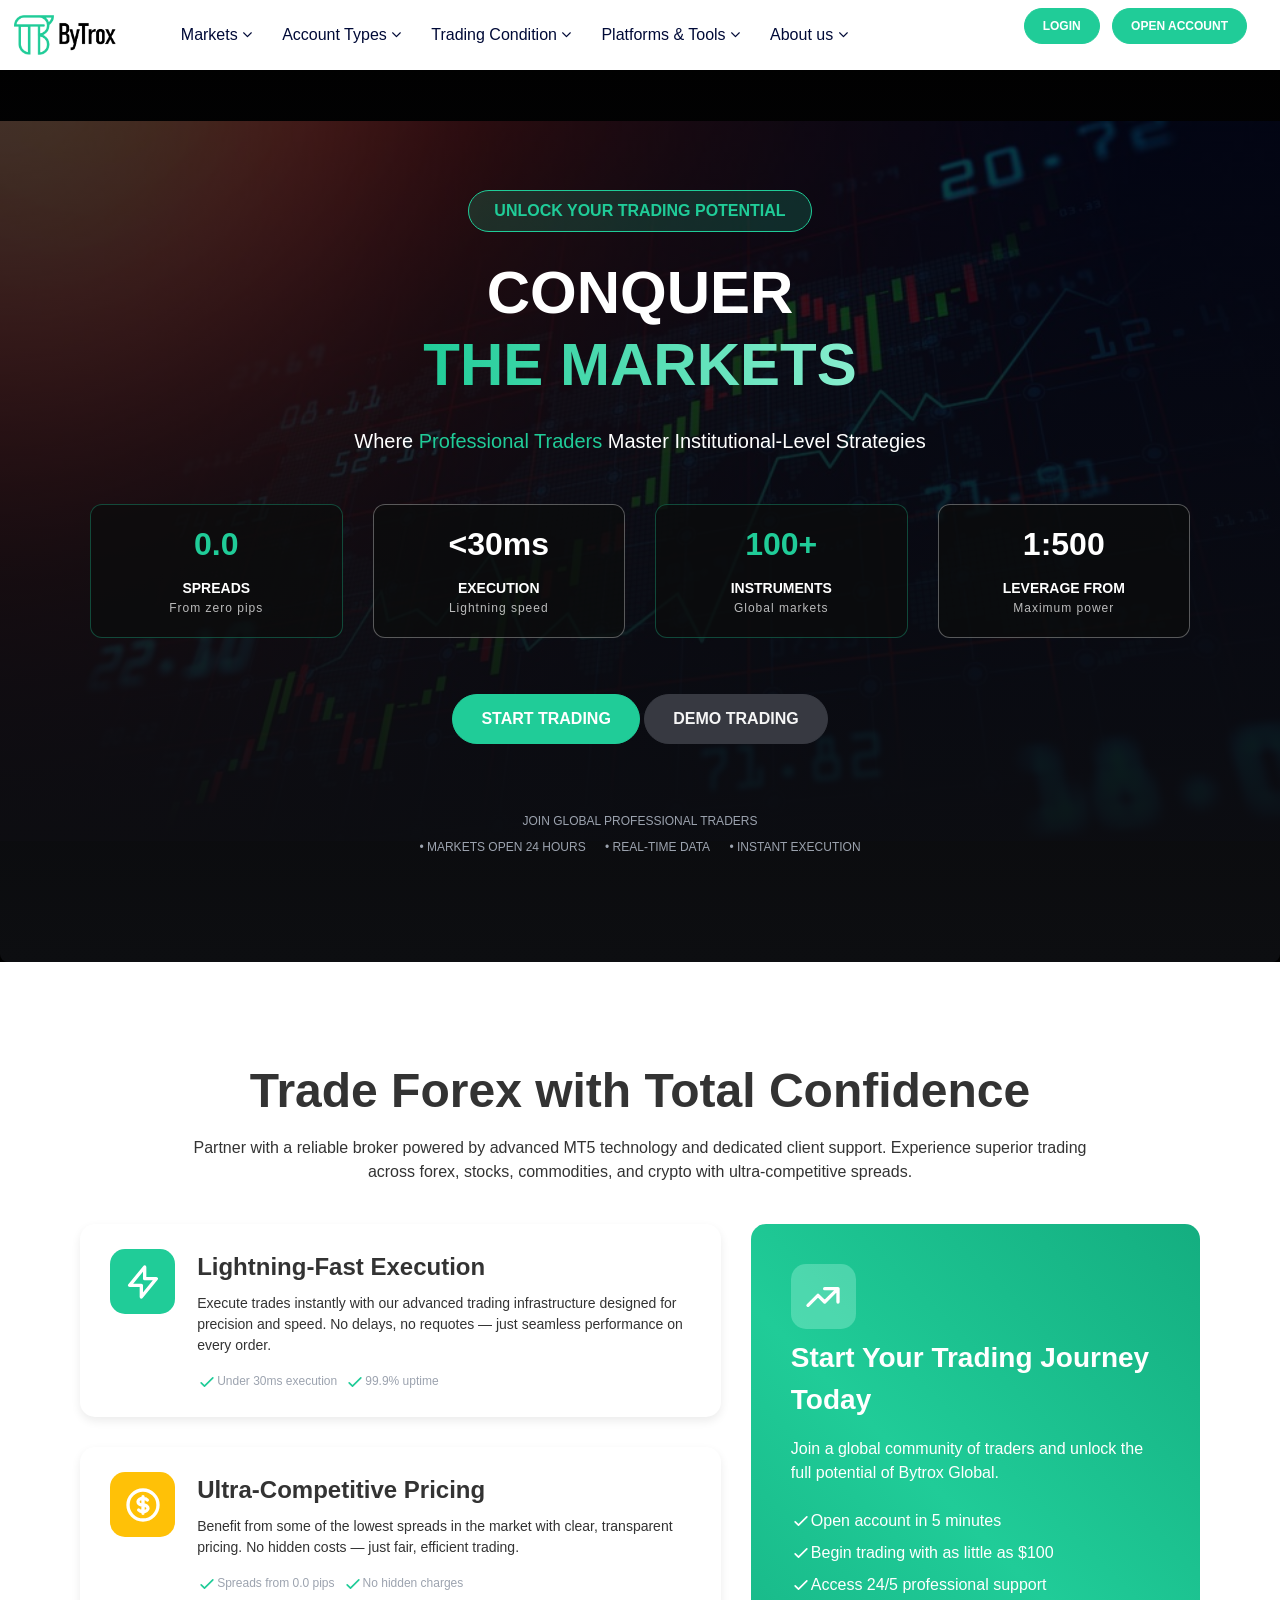
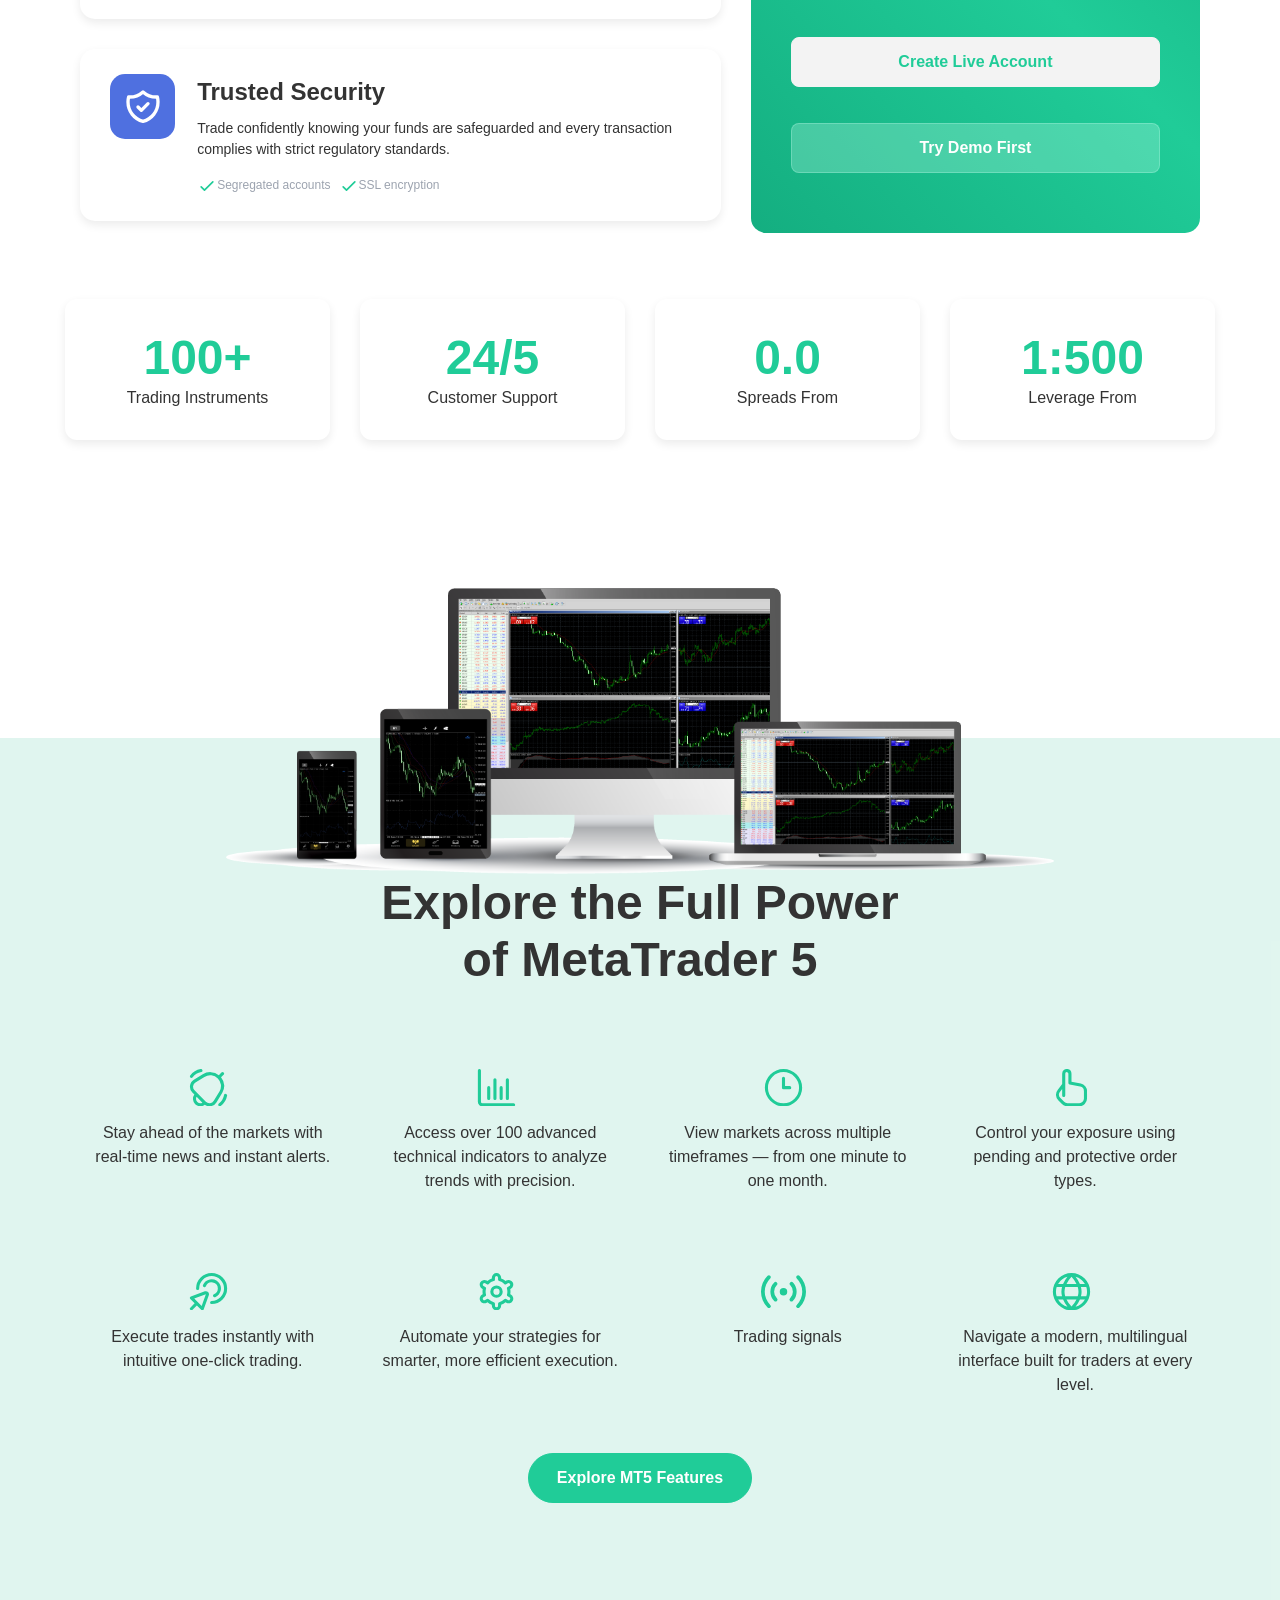
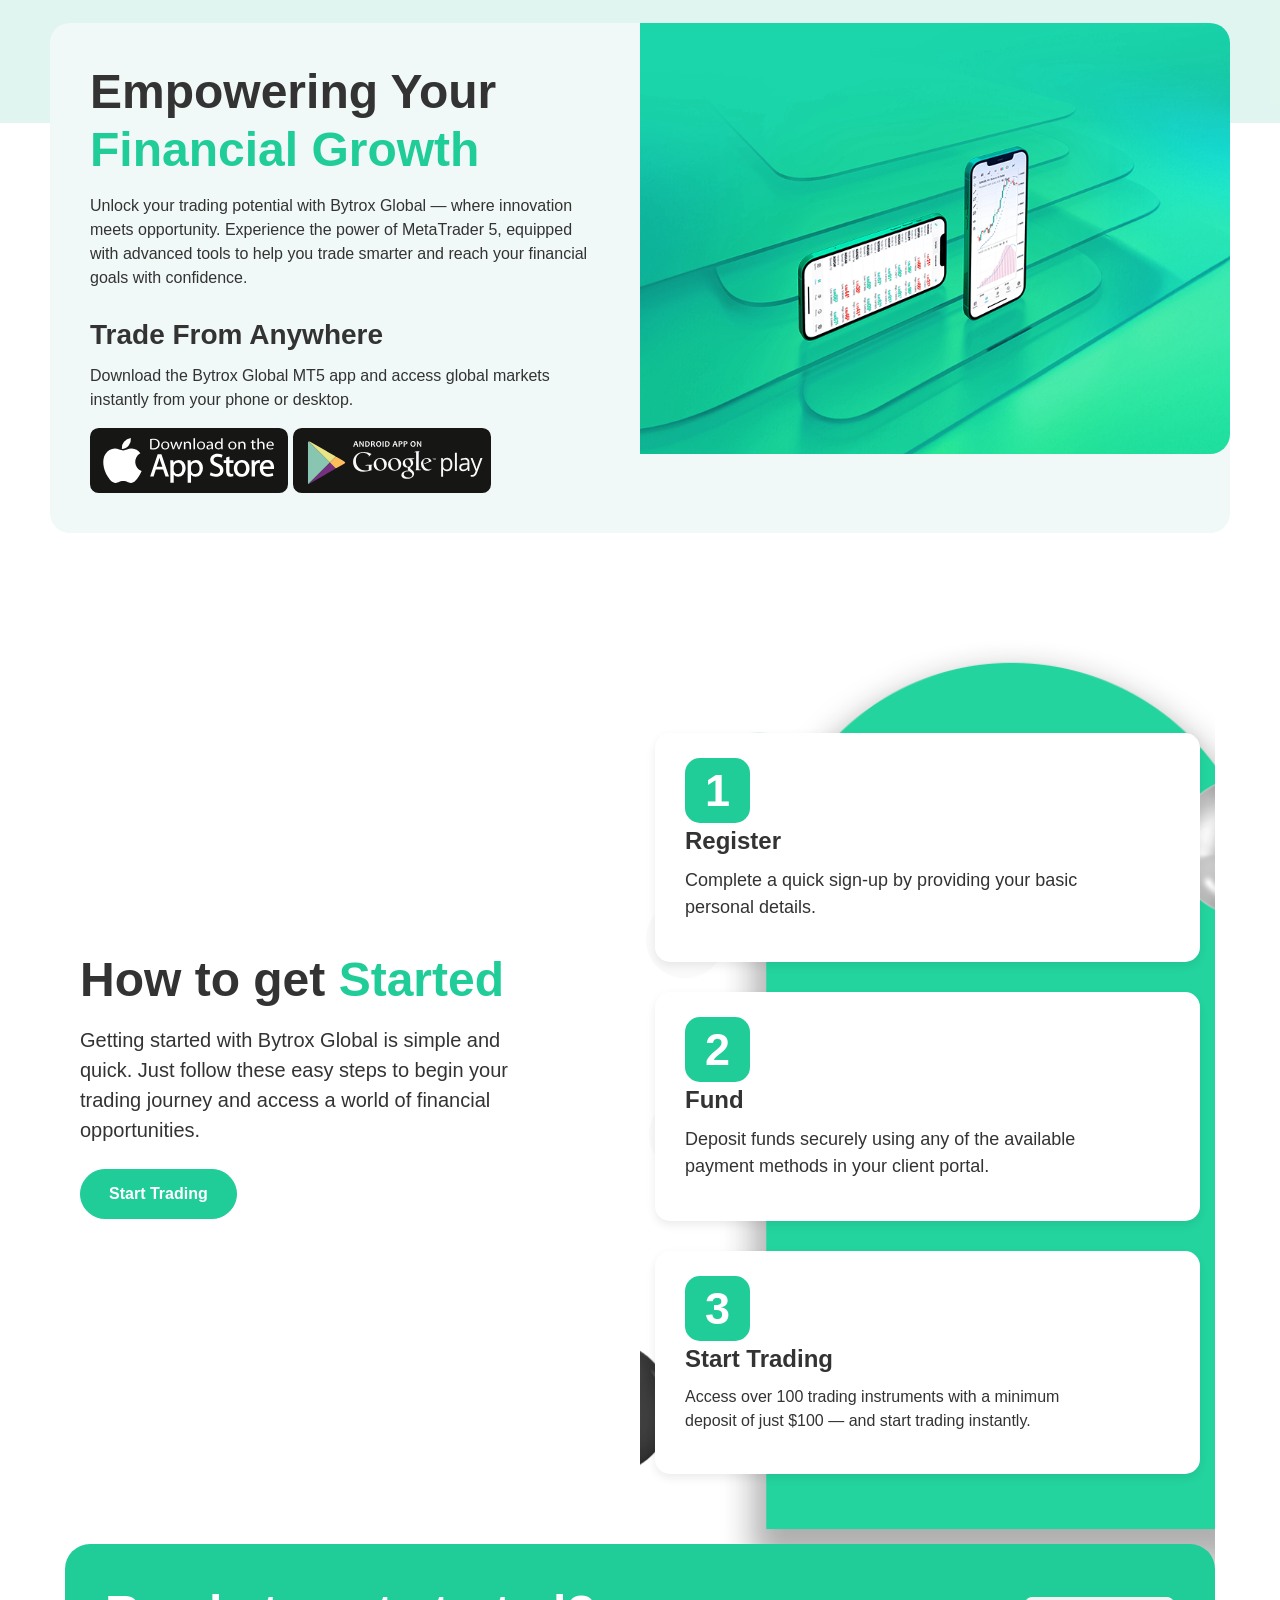
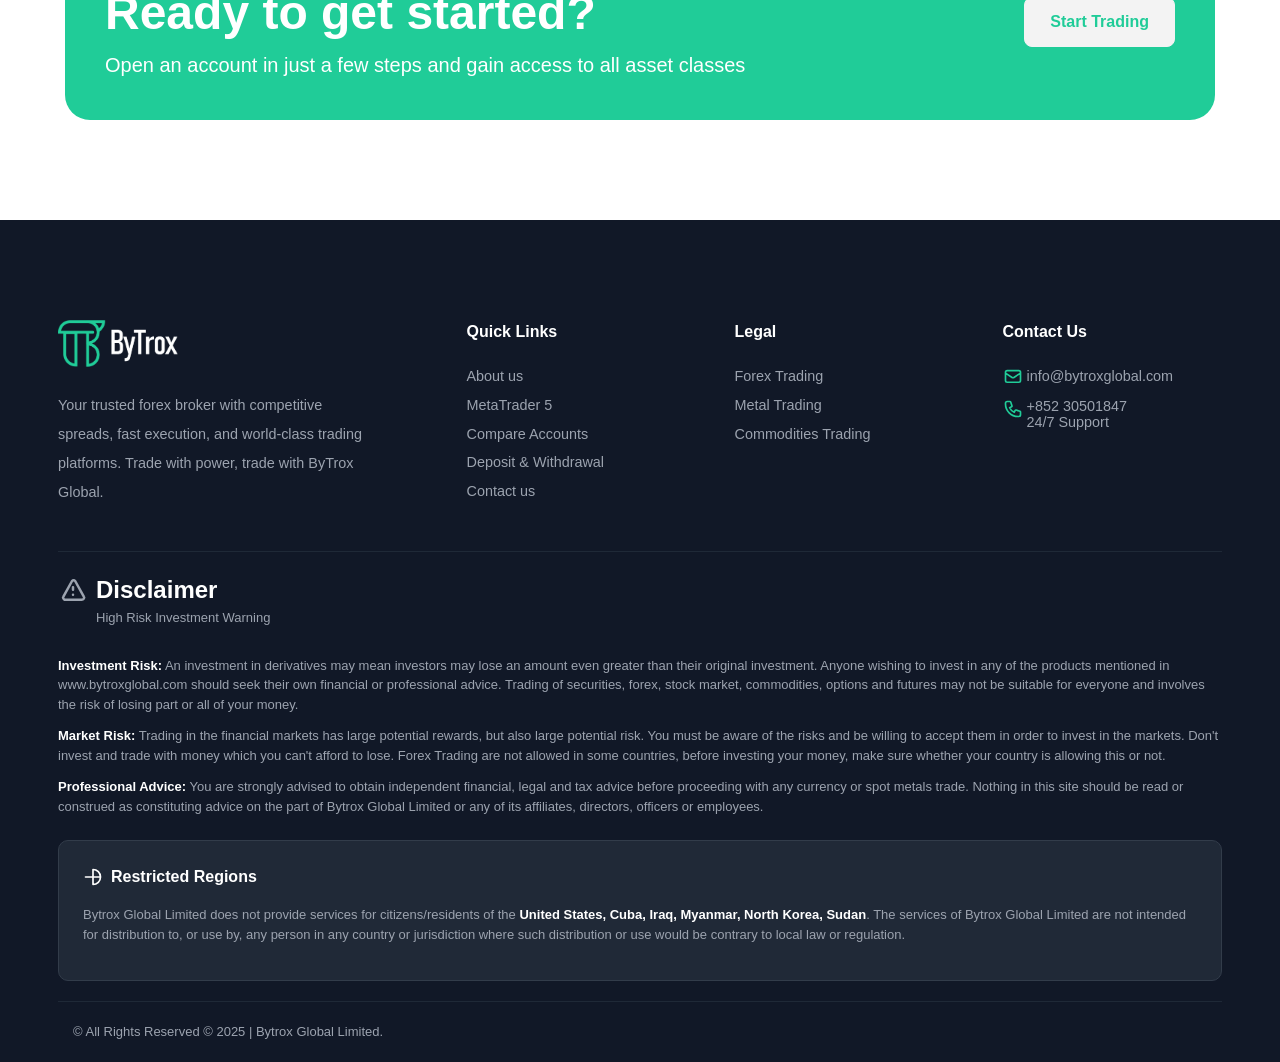
==== index.html @ b49ccc8d "Convert site for Cloudflare Pages" ====
<!DOCTYPE html>
<html lang="en">
<head>
    <meta charset="UTF-8">
    <meta http-equiv="X-UA-Compatible" content="IE=edge">
    
   	<meta name="viewport" content="width=device-width, initial-scale=1.0, user-scalable=no, minimum-scale=1.0, maximum-scale=1.0">
	<title>Bytrox Global Limited - Future of Trading</title>
	<meta name="keywords" content="Bytrox Global Limited - Future of Trading" />
	<meta name="description" content="Bytrox Global Limited - Future of Trading" />
	<link rel="shortcut icon" href="/images/favicon.ico" type="x-icon">		
    <link href="/css/bootstrap-reboot.min.css" rel="stylesheet"><!--重設所有 CSS -->
	<link href="/css/bootstrap.min.css" rel="stylesheet"><!--Bootstrap 4 CSS -->
	<link href="/css/font-awesome.css" rel="stylesheet">
	<link rel="stylesheet" href="/css/swiper.min.css">
	<link href="/css/style.css?t=1" rel="stylesheet">	
</head>
<body>
		<header class="container-fluid header header_bk light-theme" id="header">			
			<div class="row justify-content-center align-items-center">					
				<div class="logo_menu">
				   <a href="index.html" class="logo"></a>
				</div>
				<div class="col p-0 menu d-none d-lg-block d-print-block">					 
					 <ul class="nav animenu_nav ">								
						
						<li class="nav-item li1">
							<a href="forex.html"><span>Markets  <i class="fa fa-angle-down"></i></span></a>
							<div class="animenu_nav_child text-left">
								<a href="forex.html" class="d-block">Forex </a>
								<a href="indices.html" class="d-block">Indices </a>
								<a href="commodities.html" class="d-block">Commodities</a>	
								<a href="metal.html" class="d-block">Metals </a>									
							</div>
						</li>
						<li class="nav-item li3">
							<a href="account.html"><span> Account Types  <i class="fa fa-angle-down"></i></span> </a>
							<div class="animenu_nav_child text-left">
								<a href="account.html" class="d-block">Compare Accounts</a>
							</div>	
						</li>
						<li class="nav-item li4">
							<a href="deposit.html"><span> Trading Condition  <i class="fa fa-angle-down"></i></span> </a>
							<div class="animenu_nav_child text-left">
								<a href="deposit.html" class="d-block">Deposit & Withdrawal</a>
								<a href="trading-hours.html" class="d-block">Trading Hours</a>					
							</div>	
						</li>
						<li class="nav-item li2">
							<a href="mt5.html"><span>Platforms & Tools  <i class="fa fa-angle-down"></i></span> </a>
							<div class="animenu_nav_child text-left">
								<a href="mt5.html" class="d-block">MetaTrader 5</a>
								<a href="calendar.html" class="d-block">Economic Calendar</a>
								<!--<a href="copy.html" class="d-block">Copy Trading</a>-->	
							</div>	
						</li>
						
						
						<li class="nav-item li6">
							<a href="about.html"><span>  About us   <i class="fa fa-angle-down"></i></span> </a>
							<div class="animenu_nav_child text-left">
								<a href="about.html" class="d-block"> About us </a>	
								<a href="contact.html" class="d-block"> Contact us </a>	
							</div>	
						</li>
						
					  </ul>
				</div>
				<div class="col pl-0 text-right d-none d-lg-block d-print-block header_menu_right">	
					<div class="top_login" >
						<a href="#" class="btn btn-primary"><strong>LOGIN</strong></a>
						<a href="#" class="btn btn-primary"><strong>OPEN ACCOUNT</strong></a>
					</div>
					
				</div>
				<div class="col pl-0 pr-2 d-lg-none d-sm-block d-print-block">
					 <ul class="flex-column text-right phone_menu">
						<li class="nav-item dropdown text-right">
						  <div class="navbar-toggler nav-link header_bar" data-toggle="collapse" data-target="#navbarToggleExternalContent" aria-controls="navbarToggleExternalContent" aria-expanded="false" aria-label="Toggle navigation">
							  <i class="fa fa-reorder" id="header_bar"></i>
							  <img src="/images/header/close.svg" width="20" id="header_bar2" style="display:none;">
						 </div>
						<div class="collapse" id="navbarToggleExternalContent">
							<div class="dropdown-menu" style="display:block">								
								
								<div class="accordion" id="phone_menu">
								  <a href="/" class="phone_logo"></a>
								  <div class="card">
									<div class="card-header" id="menu_head_01">
									  <h2 class="mb-0">
										<button class="btn btn-link w-100 collapsed" type="button" data-toggle="collapse" data-target="#menu01" aria-expanded="false" aria-controls="menu01">
										  Markets <span class="fa fa-angle-down float-right"></span>
										</button>
									  </h2>
									</div>
									<div id="menu01" class="collapse" aria-labelledby="menu_head_01" data-parent="#phone_menu" style="">
									  <div class="card-body">
										<a href="forex.html" class="dropdown-item">Forex </a>
										<a href="indices.html" class="dropdown-item">Indices </a>
										<a href="commodities.html" class="dropdown-item">Commodities </a>	
										<a href="metal.html" class="dropdown-item">Metals </a>	
									  </div>
									</div>
									
								  </div>
								  
								   <div class="card">
									<div class="card-header" id="menu_head_03">
									  <h2 class="mb-0">
										<button class="btn btn-link w-100 collapsed" type="button" data-toggle="collapse" data-target="#menu03" aria-expanded="false" aria-controls="menu03">
										 Account Types   <span class="fa fa-angle-down float-right"></span>
										</button>
									  </h2>
									</div>
									<div id="menu03" class="collapse" aria-labelledby="menu_head_03" data-parent="#phone_menu" style="">
									  <div class="card-body">
										<a href="account.html" class="dropdown-item">Compare Accounts </a>											
									  </div>
									</div>
								  </div>
								  <div class="card">
									<div class="card-header" id="menu_head_04">
									  <h2 class="mb-0">
										<button class="btn btn-link w-100 collapsed" type="button" data-toggle="collapse" data-target="#menu04" aria-expanded="false" aria-controls="menu04">
										  Trading Condition   <span class="fa fa-angle-down float-right"></span>
										</button>
									  </h2>
									</div>
									<div id="menu04" class="collapse" aria-labelledby="menu_head_04" data-parent="#phone_menu" style="">
									  <div class="card-body">
										<a href="deposit.html" class="dropdown-item">Deposit & Withdrawal</a>
										<a href="trading-hours.html" class="dropdown-item">Trading Hours</a>								
									  </div>
									</div>
								  </div>
								 <div class="card">
									<div class="card-header" id="menu_head_02">
									  <h2 class="mb-0">
										<button class="btn btn-link w-100 collapsed" type="button" data-toggle="collapse" data-target="#menu02" aria-expanded="false" aria-controls="menu02">
										  Platforms & Tools <span class="fa fa-angle-down float-right"></span>
										</button>
									  </h2>
									</div>
									<div id="menu02" class="collapse" aria-labelledby="menu_head_02" data-parent="#phone_menu" style="">
									  <div class="card-body">
										<a href="mt5.html" class="dropdown-item">MetaTrader 5</a>
										<a href="calendar.html" class="dropdown-item">Economic Calendar</a>
										<a href="copy.html" class="dropdown-item">Copy Trading</a>
									  </div>
									</div>
								  </div>
								  
								  <div class="card">
									<div class="card-header" id="menu_head_06">
									  <h2 class="mb-0">
										<button class="btn btn-link w-100 collapsed" type="button" data-toggle="collapse" data-target="#menu06" aria-expanded="false" aria-controls="menu06">
										  About us  <span class="fa fa-angle-down float-right"></span>
										</button>
									  </h2>
									</div>
									<div id="menu06" class="collapse" aria-labelledby="menu_head_05" data-parent="#phone_menu" style="">
									  <div class="card-body">
										<a href="about.html" class="dropdown-item"> About us </a>	
										<a href="contact.html" class="dropdown-item"> Contact us </a>											
									  </div>
									</div>
								  </div>
								  
								</div>  
								
							</div>
								
							
						  </div>
						</li>						
						<li class="nav-item dropdown float-right">
							<a href="#" class="btn btn-primary phone_top m-0 "><strong>OPEN ACCOUNT</strong></a>
						</li>
					</ul>
				</div>
				
		</div>
	</header>



<!-- banner -->
		<div class="container-fluid p-0">
		  <div class="banner position-relative">
			<div class="banner_01 container-fluid">
				<div class="container ">
					<div class="row justify-content-center">
						<div class="col-sm-12 banner_01_cont">
							<div class="banner_cont text-center">										
								<h6 class="text_h6">UNLOCK YOUR TRADING POTENTIAL</h6>
								<h1 class="fwb">CONQUER <br><span class="text-gradient">THE MARKETS</span></h1>
								<h5 class=" mb-4">Where<span class="c_blue"> Professional Traders</span> Master Institutional-Level Strategies</h5>
								
								<div class="row mb-5 mt-5">
									<div class="col-lg-3 col-6">
										<div class="banenr_down_cont">
											<div>												
												<h2>0.0</h2>
												<h5>SPREADS</h5>
												<h6>From zero pips </h6>												
											</div>
											
										</div>
									</div>
									<div class="col-lg-3 col-6">
										<div class="banenr_down_cont banenr_down_cont2">
											<div>												
												<h2><30ms</h2>
												<h5>EXECUTION</h5>
												<h6>Lightning speed</h6>												
											</div>
										</div>
									</div>
									<div class="col-lg-3 col-6">
										<div class="banenr_down_cont ">
											<div>												
												<h2>100+</h2>
												<h5>INSTRUMENTS</h5>
												<h6>Global markets</h6>												
											</div>
										</div>
									</div>
									<div class="col-lg-3 col-6">
										<div class="banenr_down_cont banenr_down_cont2">
											<div>												
												<h2>1:500</h2>
												<h5>LEVERAGE FROM</h5>
												<h6>Maximum power </h6>												
											</div>
											
										</div>
									</div>
									
								</div>
								
								<div class="pt-2 pb-5 banner_btn">											
									<a href="#" class="btn btn-primary"><strong>START TRADING</strong></a>
									<a href="#" class="btn btn-primary2"><strong>DEMO TRADING</strong></a>
									
								</div>
								<div>
									<p class="mb-2 f12 c_grew">JOIN GLOBAL PROFESSIONAL TRADERS</p>
									<p class="f12 c_grew"><span class="pr-3">• MARKETS OPEN 24 HOURS</span> <span class="pr-3">• REAL-TIME DATA</span> <span>• INSTANT EXECUTION</span></p>
								</div>
								
							</div>
							
						</div>
						
					</div>
					
				</div>
			</div>
			
		  </div>
		</div>
<!-- banner end -->
	
	<div class="container maket_header">
		<div class="row m-0   justify-content-center">
			<div class="col-sm-10 text-center mb-4">
				<h2 class="fwb mb-3">Trade Forex with Total Confidence</h2>
				<p>Partner with a reliable broker powered by advanced MT5 technology and dedicated client support. Experience superior trading across forex, stocks, commodities, and crypto with ultra-competitive spreads.</p>
			</div>
			<div class="col-sm-7">
				<div class="index_01_bg row  ml-0 mr-0">
					<div class="index_01_svg"><svg  width="40px" fill="none" stroke="#fff" viewBox="0 0 24 24">
						<path stroke-linecap="round" stroke-linejoin="round" stroke-width="2" d="M13 10V3L4 14h7v7l9-11h-7z"></path>
					</svg>
					</div>
					<div class="index_01_cont">
						<h4 class="fwb mb-2">Lightning-Fast Execution</h4>
						<h6>Execute trades instantly with our advanced trading infrastructure designed for precision and speed. No delays, no requotes — just seamless performance on every order.</h6>
						<div class="d-flex mt-3 c_grew">
							<div class="d-flex  f12 mr-2">
								<svg width="20" fill="none" stroke="#20CC98" viewBox="0 0 24 24">
									<path stroke-linecap="round" stroke-linejoin="round" stroke-width="2" d="M5 13l4 4L19 7"></path>
								</svg>
								<span>Under 30ms execution</span>
							</div>
							<div class="d-flex f12">
								<svg width="20" fill="none" stroke="#20CC98" viewBox="0 0 24 24">
									<path stroke-linecap="round" stroke-linejoin="round" stroke-width="2" d="M5 13l4 4L19 7"></path>
								</svg>
								<span>99.9% uptime</span>
							</div>
						</div>
					</div>
				</div>			
				<div class="index_01_bg row  ml-0 mr-0 ">
					<div class="index_01_svg" style="background: #FFC107;"><svg  width="40px" fill="none" stroke="#fff" viewBox="0 0 24 24">
						<path stroke-linecap="round" stroke-linejoin="round" stroke-width="2" d="M12 8c-1.657 0-3 .895-3 2s1.343 2 3 2 3 .895 3 2-1.343 2-3 2m0-8c1.11 0 2.08.402 2.599 1M12 8V7m0 1v8m0 0v1m0-1c-1.11 0-2.08-.402-2.599-1M21 12a9 9 0 11-18 0 9 9 0 0118 0z"></path>
					</svg>
					</div>
					<div class="index_01_cont">
						<h4 class="fwb mb-2">Ultra-Competitive Pricing</h4>
						<h6>Benefit from some of the lowest spreads in the market with clear, transparent pricing. No hidden costs — just fair, efficient trading.</h6>
						<div class="d-flex mt-3 c_grew">
							<div class="d-flex  f12 mr-2">
								<svg width="20" fill="none" stroke="#20CC98" viewBox="0 0 24 24">
									<path stroke-linecap="round" stroke-linejoin="round" stroke-width="2" d="M5 13l4 4L19 7"></path>
								</svg>
								<span>Spreads from 0.0 pips</span>
							</div>
							<div class="d-flex f12">
								<svg width="20" fill="none" stroke="#20CC98" viewBox="0 0 24 24">
									<path stroke-linecap="round" stroke-linejoin="round" stroke-width="2" d="M5 13l4 4L19 7"></path>
								</svg>
								<span>No hidden charges</span>
							</div>
						</div>
					</div>
				</div>
				<div class="index_01_bg row  ml-0 mr-0">
					<div class="index_01_svg" style="background: #4f70e0;"><svg  width="40px" fill="none" stroke="#fff" viewBox="0 0 24 24">
						<path stroke-linecap="round" stroke-linejoin="round" stroke-width="2" d="M9 12l2 2 4-4m5.618-4.016A11.955 11.955 0 0112 2.944a11.955 11.955 0 01-8.618 3.04A12.02 12.02 0 003 9c0 5.591 3.824 10.29 9 11.622 5.176-1.332 9-6.03 9-11.622 0-1.042-.133-2.052-.382-3.016z"></path>
					</svg>
					</div>
					<div class="index_01_cont">
						<h4 class="fwb mb-2">Trusted Security</h4>
						<h6>Trade confidently knowing your funds are safeguarded and every transaction complies with strict regulatory standards.</h6>
						<div class="d-flex mt-3 c_grew">
							<div class="d-flex  f12 mr-2">
								<svg width="20" fill="none" stroke="#20CC98" viewBox="0 0 24 24">
									<path stroke-linecap="round" stroke-linejoin="round" stroke-width="2" d="M5 13l4 4L19 7"></path>
								</svg>
								<span>Segregated accounts</span>
							</div>
							<div class="d-flex f12">
								<svg width="20" fill="none" stroke="#20CC98" viewBox="0 0 24 24">
									<path stroke-linecap="round" stroke-linejoin="round" stroke-width="2" d="M5 13l4 4L19 7"></path>
								</svg>
								<span>SSL encryption</span>
							</div>
						</div>
					</div>
				</div>
					
			</div>
			<div class="col-sm-5">
				<div class="index_01_right">
					<div class="index_01_svg" style="background: #c5ffed47;"><svg  width="40px" fill="none" stroke="#fff" viewBox="0 0 24 24">
						<path stroke-linecap="round" stroke-linejoin="round" stroke-width="2" d="M13 7h8m0 0v8m0-8l-8 8-4-4-6 6"></path>
					</svg>
					</div>
					<h3 class="fwb mt-2 mb-3 ">Start Your Trading Journey Today</h3>
					<h6>Join a global community of traders and unlock the full potential of Bytrox Global.</h6>
					<div class=" mt-4 mb-4">
						<div class="d-flex mb-2  mr-2">
							<svg width="20" fill="none" stroke="#fff" viewBox="0 0 24 24">
								<path stroke-linecap="round" stroke-linejoin="round" stroke-width="2" d="M5 13l4 4L19 7"></path>
							</svg>
							<span>Open account in 5 minutes</span>
						</div>
						<div class="d-flex  mb-2">
							<svg width="20" fill="none" stroke="#fff" viewBox="0 0 24 24">
								<path stroke-linecap="round" stroke-linejoin="round" stroke-width="2" d="M5 13l4 4L19 7"></path>
							</svg>
							<span>Begin trading with as little as $100</span>
						</div>
						<div class="d-flex ">
							<svg width="20" fill="none" stroke="#fff" viewBox="0 0 24 24">
								<path stroke-linecap="round" stroke-linejoin="round" stroke-width="2" d="M5 13l4 4L19 7"></path>
							</svg>
							<span>Access 24/5 professional support</span>
						</div>						
					</div>
					<a href="" class="btn btn-light2 mt-3 w-100"><strong>Create Live Account</strong></a>
					<a href="" class="btn btn-light3 mt-3 w-100"><strong>Try Demo First</strong></a>
						
				</div>
			</div>
			
	    </div>	
		<div class="row mb-5 mt-5">
			<div class="col-lg-3 col-6">
				<div class="index_01_down_cont">
					<div>												
						<h2>100+</h2>
						<h6>Trading Instruments</h6>										
					</div>
					
				</div>
			</div>
			<div class="col-lg-3 col-6">
				<div class="index_01_down_cont">
					<div>												
						<h2>24/5</h2>
						<h6>Customer Support</h6>										
					</div>
					
				</div>
			</div>
			<div class="col-lg-3 col-6">
				<div class="index_01_down_cont">
					<div>												
						<h2>0.0</h2>
						<h6>Spreads From</h6>										
					</div>
					
				</div>
			</div>
			<div class="col-lg-3 col-6">
				<div class="index_01_down_cont">
					<div>												
						<h2>1:500</h2>
						<h6>Leverage From</h6>										
					</div>
					
				</div>
			</div>
			
		</div>
	</div>
<div class="container-fluid index_02_bg">
	<div class="container maket_header pt-0">
		<div class="row m-0 maket_header justify-content-between">
			<div class="col-sm-12 text-center">
				<img src="images/index/metatrader5-image.png" width="828" style="margin-top: -250px;">
			</div>	
			<div class="col-sm-12 text-center mb-4">
				<h2 class="fwb mb-3">Explore the Full Power<br> of MetaTrader 5</h2>
			</div>
			<div class="col-sm-3 index_02_cont">
				<div class="">
					<svg fill="#20CC98" width="37.236" height="37.297" role="img" aria-hidden="true"><use href="/images/index/icons.svg#financial-notification"></use></svg>
					<h6 class="ml-2">Stay ahead of the markets with real-time news and instant alerts.</h6>
				</div>
			</div>
			<div class="col-sm-3 index_02_cont">
				<div class="">
					<svg fill="#20CC98" width="37.236" height="37.297" role="img" aria-hidden="true"><use href="/images/index/icons.svg#technical-indicators"></use></svg>
					<h6 class="ml-2">Access over 100 advanced technical indicators to analyze trends with precision.</h6>
				</div>
			</div>
			<div class="col-sm-3 index_02_cont">
				<div class="">
					<svg fill="#20CC98" width="37.236" height="37.297" role="img" aria-hidden="true"><use href="/images/index/icons.svg#time-frames"></use></svg>
					<h6 class="ml-2">View markets across multiple timeframes — from one minute to one month.</h6>
				</div>
			</div>
			<div class="col-sm-3 index_02_cont">
				<div class="">
					<svg fill="#20CC98" width="37.236" height="37.297" role="img" aria-hidden="true"><use href="/images/index/icons.svg#pending-orders"></use></svg>
					<h6 class="ml-2">Control your exposure using pending and protective order types.</h6>
				</div>
			</div>
			<div class="col-sm-3 index_02_cont">
				<div class="">
					<svg fill="#20CC98" width="37.236" height="37.297" role="img" aria-hidden="true"><use href="/images/index/icons.svg#one-click-trading"></use></svg>
					<h6 class="ml-2">Execute trades instantly with intuitive one-click trading.</h6>
				</div>
			</div>
			<div class="col-sm-3 index_02_cont">
				<div class="">
					<svg fill="#20CC98" width="37.236" height="37.297" role="img" aria-hidden="true"><use href="/images/index/icons.svg#automated-trading"></use></svg>
					<h6 class="ml-2">Automate your strategies for smarter, more efficient execution.</h6>
				</div>
			</div>
			<div class="col-sm-3 index_02_cont">
				<div class="">
					<svg fill="#20CC98" width="37.236" height="37.297" role="img" aria-hidden="true"><use href="/images/index/icons.svg#trading-signals"></use></svg>
					<h6 class="ml-2">Trading signals</h6>
				</div>
			</div>
			<div class="col-sm-3 index_02_cont">
				<div class="">
					<svg fill="#20CC98" width="37.236" height="37.297" role="img" aria-hidden="true"><use href="/images/index/icons.svg#user-interface"></use></svg>
					<h6 class="ml-2">Navigate a modern, multilingual interface built for traders at every level.</h6>
				</div>
			</div>
			<div class="col-12 banner_btn text-center mt-3">
				<a href="#" class="btn btn-primary"><strong>Explore MT5 Features</strong></a>
			</div>
	    </div>	
	</div>
</div>
	
	<div class="container index_03_bg">
		<div class="row ">
			
			<div class="col-sm-6 index_03_bg_cont">
				<h2 class="fwb mb-3">Empowering Your<br><span class="c_blue">Financial Growth</span></h2>
				<p>Unlock your trading potential with Bytrox Global — where innovation meets opportunity. Experience the power of MetaTrader 5, equipped with advanced tools to help you trade smarter and reach your financial goals with confidence.</p>
				<h3 class="fwb mt-4 mb-2">Trade From Anywhere</h3>
				<p>Download the Bytrox Global MT5 app and access global markets instantly from your phone or desktop.</p>
				<a href="#" class="mt-3"><img src="images/index/appstore-dark.svg"></a>
				<a href="#" class="mt-3"><img src="images/index/googleplay-dark.svg"></a>
				
			</div>
			<div class="col-sm-6 p-0 text-center">
				<img src="images/index/trading.png" class="index_03_bg_img">
				
			</div>
			
	    </div>	
	</div>	
<div class="container-fluid index_04_bg">
	<div class="container maket_header">
		<div class="row m-0 align-items-center justify-content-between">
			<div class="col-sm-5">
				<h2 class="fwb mb-3">How to get <span class="c_blue">Started</span></h2>
				<h5>Getting started with Bytrox Global is simple and quick. Just follow these easy steps to begin your trading journey and access a world of financial opportunities.</h5>
				<div class="banner_btn mt-4 mb-5">
					<a href="#" class="btn btn-primary"><strong>Start Trading</strong></a>
				</div>
			</div>
			<div class="col-sm-6 index_04_bg_cont maket_header">
				<div class="index_01_bg row  ml-0 mr-0">
					<div class="index_01_svg text-white f45 fwb">1</div>
					<div class="index_01_cont">
						<h4 class="fwb mb-2">Register</h4>
						<p class="f18">Complete a quick sign-up by providing your basic personal details.</p>
					</div>
				</div>
				<div class="index_01_bg row  ml-0 mr-0">
					<div class="index_01_svg text-white f45 fwb">2</div>
					<div class="index_01_cont">
						<h4 class="fwb mb-2">Fund</h4>
						<p class="f18">Deposit funds securely using any of the available payment methods in your client portal.</p>
					</div>
				</div>
				<div class="index_01_bg row  ml-0 mr-0">
					<div class="index_01_svg text-white f45 fwb">3</div>
					<div class="index_01_cont">
						<h4 class="fwb mb-2">Start Trading</h4>
						<p>Access over 100 trading instruments with a minimum deposit of just $100 — and start trading instantly.</p>
					</div>
				</div>
				
			</div>		
			<div class="col-12 index_04_bg2">
				<div>
					<h2 class="fwb mb-2">Ready to get started?</h2>
					<h5>Open an account in just a few steps and gain access to all asset classes</h5>
				</div>
				<div class="banner_btn ">
					<a href="#" class="btn btn-light2"><strong>Start Trading</strong></a>
				</div>
			</div>
			
	    </div>
		
	</div>
</div>	
<footer class="container-fluid ">	
		<div class="container">
			<div class="row footer">					
				<div class="col-sm pl-0" style="max-width:360px;">					
					<div >
                        <img src="/images/header/logo.png" alt="" width="120">
                    </div>					
					
					<div class="pt-4" style="max-width:320px;">Your trusted forex broker with competitive spreads, fast execution, and world-class trading platforms. Trade with power, trade with ByTrox Global.</div>
				</div>
				<div class="col-sm  d-none d-lg-block d-md-block d-print-block">
					<div class="row justify-content-around">
						<div class="col-sm-3" style="max-width:300px;">
							<h5 class="mb-2"><strong>Quick Links </strong></h5>
							<a href="about.html" class="d-block"> About us </a>	
							<a href="mt5.html" class="d-block">MetaTrader 5</a>
							<a href="account.html" class="d-block">Compare Accounts </a>	
							<a href="deposit.html" class="d-block">Deposit & Withdrawal</a>
							<a href="contact.html" class="d-block"> Contact us </a>	
						</div>
						<div class="col-sm-3" style="max-width:300px;">
							<h5 class="mb-2"><strong>Legal </strong></h5>
							<a href="forex.html" class="d-block"> Forex Trading</a>
							<a href="metal.html" class="d-block"> Metal Trading</a>
							<a href="commodities.html" class="d-block">  Commodities Trading</a>
						</div>
						
						
						<div class="col-sm-3" style="max-width:300px;">
							<h5 class="mb-2"><strong>Contact Us </strong></h5>
							<a href="mailto:info@bytroxglobal.com" class="d-flex mb-2"> 
								<svg width="20px" fill="none" stroke="#20CC98" viewBox="0 0 24 24">
									<path stroke-linecap="round" stroke-linejoin="round" stroke-width="2" d="M3 8l7.89 5.26a2 2 0 002.22 0L21 8M5 19h14a2 2 0 002-2V7a2 2 0 00-2-2H5a2 2 0 00-2 2v10a2 2 0 002 2z"></path>
								</svg>
								<span class="pl-1">info@bytroxglobal.com</span>
							</a>
							<a href="telto:+971-50-8596-279" class="d-flex align-items-start">
								<svg width="20px" fill="none" stroke="#20CC98" viewBox="0 0 24 24">
									<path stroke-linecap="round" stroke-linejoin="round" stroke-width="2" d="M3 5a2 2 0 012-2h3.28a1 1 0 01.948.684l1.498 4.493a1 1 0 01-.502 1.21l-2.257 1.13a11.042 11.042 0 005.516 5.516l1.13-2.257a1 1 0 011.21-.502l4.493 1.498a1 1 0 01.684.949V19a2 2 0 01-2 2h-1C9.716 21 3 14.284 3 6V5z"></path>
								</svg>
								<div style="line-height:1.1;" class="pl-1">+852 30501847<br>24/7 Support</div>
							</a>	
						</div>
						
						
						
					</div>
				</div>
				
		</div>
        
		<div class="footer2 text-warp row ">
        	
           
                <div class="">
					<hr>
					<div class="d-flex align-items-start mb-3">
						<svg class="mr-2 mt-1" width="30px" fill="none" stroke="currentColor" viewBox="0 0 24 24">
							<path stroke-linecap="round" stroke-linejoin="round" stroke-width="2" d="M12 9v2m0 4h.01m-6.938 4h13.856c1.54 0 2.502-1.667 1.732-2.5L13.732 4c-.77-.833-1.732-.833-2.5 0L4.314 16.5c-.77.833.192 2.5 1.732 2.5z"></path>
						</svg>
						<div>
							<h4 class="fwb">Disclaimer</h4>
							<p class="text-gray-400 font-semibold">High Risk Investment Warning</p>
						</div>
					</div>
					<div class="space-y-4 text-sm text-gray-400 leading-relaxed">
						<p>
							<strong class="text-gray-200">Investment Risk:</strong> An investment in derivatives may mean investors may lose an amount even greater than their original investment. Anyone wishing to invest in any of the products mentioned in www.bytroxglobal.com should seek their own financial or professional advice. Trading of securities, forex, stock market, commodities, options and futures may not be suitable for everyone and involves the risk of losing part or all of your money.
						</p>

						<p>
							<strong class="text-gray-200">Market Risk:</strong> Trading in the financial markets has large potential rewards, but also large potential risk. You must be aware of the risks and be willing to accept them in order to invest in the markets. Don't invest and trade with money which you can't afford to lose. Forex Trading are not allowed in some countries, before investing your money, make sure whether your country is allowing this or not.
						</p>

						<p>
							<strong class="text-gray-200">Professional Advice:</strong> You are strongly advised to obtain independent financial, legal and tax advice before proceeding with any currency or spot metals trade. Nothing in this site should be read or construed as constituting advice on the part of Bytrox Global Limited or any of its affiliates, directors, officers or employees.
						</p>

						<div class="p-4 mt-4 mb-2 border">
							<h6 class="d-flex align-items-center fwb mb-3">
								<svg class="mr-2" width="20px" fill="none" stroke="currentColor" viewBox="0 0 24 24">
									<path stroke-linecap="round" stroke-linejoin="round" stroke-width="2" d="M21 12a9 9 0 01-9 9m9-9a9 9 0 00-9-9m9 9H3m9 9v-9m0-9v9"></path>
								</svg>
								Restricted Regions
							</h6>
							<p class="">
								Bytrox Global Limited does not provide services for citizens/residents of the <strong class="text-gray-200">United States, Cuba, Iraq, Myanmar, North Korea, Sudan</strong>. The services of Bytrox Global Limited are not intended for distribution to, or use by, any person in any country or jurisdiction where such distribution or use would be contrary to local law or regulation.
							</p>
						</div>
					</div>
					<hr>
				</div>
				<p class="col-sm-12 pb-2">&copy; All Rights Reserved © 2025 | Bytrox Global Limited.</p>
				
				
					
        </div>
		
		
		
	</footer>
	<script src="/js/jquery-3.1.1.min.js"></script>
	<script src="/js/popper.min.js"></script>
	<script src="/js/bootstrap.min.js"></script>
	<script src="/js/swiper-bundle.js"></script>
	<script src="/js/isScroll.js"></script>
	<script src="/js/style.js"></script>
	<script src="/js/echarts.min.js"></script> 	
	
	<script>
	var chkcomhk=window.location.href;
if(chkcomhk.indexOf("forex.html")>-1){
	$(".li1").addClass("active");
}else if(chkcomhk.indexOf("indices.html")>-1){
	$(".li1").addClass("active");
}else if(chkcomhk.indexOf("commodities.html")>-1){
	$(".li1").addClass("active");
}else if(chkcomhk.indexOf("metal.html")>-1){
	$(".li1").addClass("active");
}else if(chkcomhk.indexOf("mt5.html")>-1){
	$(".li2").addClass("active");
}else if(chkcomhk.indexOf("calendar.html")>-1){
	$(".li2").addClass("active");
}else if(chkcomhk.indexOf("account.html")>-1){
	$(".li3").addClass("active");
}else if(chkcomhk.indexOf("deposit.html")>-1){
	$(".li4").addClass("active");
}else if(chkcomhk.indexOf("trading-hours.html")>-1){
	$(".li4").addClass("active");
}else if(chkcomhk.indexOf("copy.html")>-1){
	$(".li4").addClass("active");
}else if(chkcomhk.indexOf("partnership.html")>-1){
	$(".li5").addClass("active");
}else if(chkcomhk.indexOf("about.html")>-1){
	$(".li6").addClass("active");
}else if(chkcomhk.indexOf("contact.html")>-1){
	$(".li6").addClass("active");
}
</script>
	</body>
</html>
---- css/style.css ----
body{background:#fff; color:#333!important;line-height: 1.5;font-family: "MicrosoftYaHei","Hiragino Sans GB", "Heiti SC", "Microsoft YaHei", "WenQuanYi Micro Hei","Helvetica Neue", Helvetica, Arial, "PingFang SC", sans-serif;}
.h1, .h2, .h3, .h4, .h5, .h6, h1, h2, h3, h4, h5, h6{line-height: 1.5;font-weight:400;margin-bottom:0;}
ol, ul, li {  padding-inline-start: 0px;  list-style: none;}
a{color:#20CC98;}
a:hover{text-decoration: none;color:#20CC98;opacity:0.8;}	
.ellipsis { text-overflow: ellipsis; color:#000;    overflow: hidden;    white-space: nowrap; }
.ellipsis2 { overflow: hidden; text-overflow: ellipsis; display: -webkit-box; -webkit-line-clamp: 2;  -webkit-box-orient: vertical;}
.ellipsis4 { overflow: hidden;text-overflow: ellipsis;  display: -webkit-box; -webkit-line-clamp: 4;  -webkit-box-orient: vertical;}
img{ max-width: 100%;}
.f14{font-size:14px;}
.c54{color:#545454;}
.c9{color:#999;}
.line_h{line-height:1.5;}
.btn{white-space: inherit;}
.h2,h2{font-size:48px;line-height:1.2;}
.text-danger {
  color: #20CC98 !important;
}
@font-face {
  font-family: 'Arimo';
  src: url('/skin/2023/font/Arimo-Regular.ttf');
}
@font-face {
  font-family: 'Arimo-Bold';
  src: url('/skin/2023/font/Arimo-Bold.ttf');
}



@font-face {
  font-family: 'iconfont';
  src: url('/skin/2023/font/iconfont.eot');
  src: url('/skin/2023/font/iconfont.eot?#iefix') format('embedded-opentype'),
      url('/skin/2023/font/iconfont.woff2') format('woff2'),
      url('/skin/2023/font/iconfont.woff') format('woff'),
      url('/skin/2023/font/iconfont.ttf') format('truetype'),
      url('/skin/2023/font/iconfont.svg#iconfont') format('svg');
}
.top_icon .dropdown-toggle:after {display:none; vertical-align: inherit;  border-top: 0;  border-right: 0;    border-bottom: 0;    border-left: 0;    content: "\f107";    font-family: 'FontAwesome';}
.top_icon .dropdown-toggle:hover:after{content:"\f106";}
.top_icon{display:flex;float:right;    top: 8px;align-items:center;position:relative;padding-left:32px;margin-left:32px;}
.top_icon:after{transition: all 0.5s ease-in-out;height:30px;width:1px;background:#EBEBEB;  content:'';display:block;position:absolute;top:27px;left:0;}
.top_service{position:relative;}
.top_service:after{width:8px;height:8px;background:#F34459;border-radius:5px;content:'';display:block;position:absolute;top:34%;right:-1px;}

.light-theme .top_icon:after{background:#41434A;    top: 27px;}
.light-theme.mini .top_icon:after{background:#EBEBEB;    top: 15px;}
.mini .top_icon:after{background:#EBEBEB;    top: 15px;}


.header_bk {position: fixed; left: 0;  top: 0;z-index: 9999; box-sizing: border-box;  transition: all 0.5s ease-in-out;}
.header{line-height:70px;background-color:#fff;height:70px;}

#tv_chart_container{height: 560px !important;}
#tv_chart_container iframe{height: 100% !important;}

.header.mini{background-color:#fff; box-shadow: 0 4px 8px rgba(0, 0, 0, 0.03);height: 70px;line-height: 70px;}
.header.on{background-color:transparent; box-shadow: 0 4px 8px rgba(0, 0, 0, 0.03);}
.header .menu {  text-align: center;height: 33px;       position: initial;}
.menu ul li{margin-left:15px;  text-align: center;height: 66px; }
.menu ul li a{cursor:pointer;}
.menu ul li * {}
.menu ul li h5{font-size:1rem!important;}
.menu ul li span { display: block; font-size: 16px;    padding: 1px 10px; line-height: 30px;  color:#6D6F78;position:relative;}
.menu ul li a:hover span, .menu ul li a:hover label{ color: #1E202B!important;}
.menu ul li.active span{color: #000!important;}
.menu ul li a:hover em, .menu ul li.active em {    width: 100%;}
.menu ul li label {  transform: scale(0.6);   color: #fff;    opacity: 0.39;    filter: alpha(opacity=39);}

.header_bk .menu ul li:first-child{margin-left:0;}
.header_bk .menu ul li:last-child span{padding-right:0;}
.header_bk .menu ul li:first-child span{padding-left:0;}

.header .btn-outline-primary{background:#e9f0ff;border-radius:50px;font-size:16px;padding:5px 15px;}
.btn-primary{background:#20CC98;border-color:#20CC98;color:#fff!important;font-size:12px;padding:5px 24px;border-radius:50px;    top: 0px;    position: relative;}
.btn-primary2{background:#F3F3F3;border-color:#F3F3F3;color:#6D6F78;font-size:14px;padding:5px 24px;border-radius:50px;    top: 0px;    position: relative;}

.banner_01 .btn-primary,.banner_btn .btn-primary{background:#20CC98;border-color:#20CC98;color:#fff;font-size:16px;padding:12px 28px;border-radius:50px;    top: 0px;    position: relative;}
.banner_01 .btn-primary2,.banner_btn .btn-primary2{background: #373941;    border-color: #373941;    color: #F5F5F5;font-size:16px;padding:12px 28px;border-radius:50px;    top: 0px;    position: relative;}
.btn-primary4{background:#20CC98;border-color:#20CC98;color:#14171D;font-size:20px;padding:12px 48px;border-radius:50px;    top: 0px;    position: relative;}
.btn-primary:hover,.btn-primary4:hover{background:#20CC98;border-color:#20CC98;opacity:0.85}
.btn-primary2:hover{opacity:0.85;}
.btn-light{background:#f3f3f3;border-color:#f3f3f3;color:#1E202B;font-size:16px;font-weight:700;padding:9px 25px;border-radius:50px;}
.btn-light:hover{background:#20CC98;border-color:#20CC98;color:#14171D;}

.btn-light2{background:#f3f3f3;border-color:#f3f3f3;color:#20cc98;font-size:16px;font-weight:700;padding:12px 25px;border-radius:8px;}
.btn-light3{background:#c5ffed47;border-color:#c5ffed47;color:#fff;font-size:16px;font-weight:700;padding:12px 25px;border-radius:8px;}
.btn-light2:hover{opacity:0.85;}
.btn-light3:hover{opacity:0.85;color:#fff;}

.lost .btn-dark{    background: #1E202B; border-color: #1E202B;color:#20CC98;font-size:16px;padding:8px 26px;border-radius:50px;    top: 0px;    position: relative;}


.top_service{background:url(../images/header/top-service.svg) no-repeat;display: block; width: 24px; height: 80px; background-size: 100%;
    background-position: center;   text-align: center;     margin-left: 24px; }
.top_service:hover{background:url(../images/header/top-service-hover2.svg) no-repeat center; height: 80px;}
.language_img{background:url(../images/header/top-language.svg) no-repeat;display: block; width: 24px; height: 80px; background-size: 100%;
    background-position: center;   text-align: center;     margin-left: 24px; }
.language_img:hover{background:url(../images/header/top-language-hover2.svg) no-repeat center; height: 80px;}
.download_img{;background:url(../images/header/top-download.svg) no-repeat;display: block; width: 24px; height: 80px; background-size: 100%;
    background-position: center;   text-align: center;     margin-left: 0px; }
.download_img:hover{background:url(../images/header/top-download-hover2.svg) no-repeat center; height: 80px;}

.light-theme .download_img,.light-theme .top_service,.light-theme .language_img{height: 80px;}
.light-theme.mini .download_img,.light-theme.mini .top_service,.light-theme.mini .language_img,
.mini .download_img,.mini .top_service,.mini .language_img{height: 60px;}

.light-theme .top_service:hover{background:url(../images/header/top-service-hover.svg) no-repeat center;}
.light-theme.mini .top_service:hover,.mini .top_service:hover {background:url(../images/header/top-service-hover2.svg) no-repeat center;}
.light-theme .language_img:hover{background:url(../images/header/top-language-hover.svg) no-repeat center;}
.light-theme.mini .language_img:hover,.mini .language_img:hover {background:url(../images/header/top-language-hover2.svg) no-repeat center;}
.light-theme .download_img:hover{background:url(../images/header/top-download-hover.svg) no-repeat center;}
.light-theme.mini .download_img:hover,.mini .download_img:hover {background:url(../images/header/top-download-hover2.svg) no-repeat center;}


.dropdown a.nav-link,.light-theme.header.mini .dropdown a.nav-link{color:#333;padding-left:12px;padding-right:12px;}
.light-theme .dropdown a.nav-link{color:#000A37;}
.light-theme.header.mini .menu ul li span {color:#000A37;}
.fa-reorder{font-size: 19px!important;}
.logo_menu{min-width:130px;margin-right:4%;}
.logo,.header.mini .logo{background:url(../images/header/logo2.png) no-repeat  center center;height: 40px;    background-size: contain;display:block;}
.light-theme .logo{background:url(../images/header/logo2.png) no-repeat  center center;background-size: auto 100%;height:40px;display:block;}
.logo,.header.mini .fa-reorder{color:#000A37; }
.light-theme .fa-reorder{color:#000A37;}
.light-theme .menu ul li span{color:#000A37;}
.light-theme .menu ul li.active span{color: #20CC98!important;}
.light-theme .menu ul li a:hover span,.light-theme .menu ul li a:hover label{color: #20CC98!important;}
.light-theme.mini .menu ul li a:hover span,.light-theme.mini .menu ul li.active span{color:#20CC98!important;}
.light-theme.mini .menu ul li a:hover label{color:#000!important;}
.light-theme.header .btn-primary2{background:#373941;border-color:#373941;color:#fff;}
.light-theme.mini.header .btn-primary2{background: #F3F3F3;    border-color: #F3F3F3;    color: #6D6F78;}
.light-theme.mini.header .btn-primary{background:#20CC98;border-color:#20CC98;color:#fff;}
.light-theme.header .btn-primary{background:#20CC98;border-color:#20CC98;color:#fff;}

.light-theme.header .btn-primary2.btn{margin-right:10px;}


.animenu_nav > li:hover > a .fa-angle-down:before{content:"\f106";}

.menu ul li.active {}

.menu_top{font-size:13px;text-align: right;}
.menu_top a{padding:5px 0px 10px 25px;color:#fff;display:inline-block;font-size:12px;}
.menu_top a:hover{color:#c5a36f;}
.dropdown-item{color:#212529!important;min-width: 100px;    font-size: 14px;display: flex;    align-items: center;}
.badge-danger{background:#fff;border: 1px solid #A59067;border-radius:4px;color:#A59067;}
.badge {    font-size: 12px;  padding:2px 6px;  font-style: normal;    transform: scale(0.73, 0.73);    font-weight: 400;}

.animenu_nav .nav-item{position:relative;}
.animenu_nav > li:hover > .animenu_nav_child {  opacity: 1;  visibility: visible;  margin: 0;}
.animenu_nav > li:hover > a {  color: #fff;}
.animenu_nav_child {font-size:14px;  min-width:220px; position: absolute;  top:50px;  left:0;  z-index: 1111;
  opacity: 0;  visibility: hidden;  margin: 20px 0 0 0; background: #fff;border-radius:15px;padding: 8px;
  box-shadow:0px 4px 24px rgb(23 56 153 / 8%); color:#323232;  transition: margin .15s, opacity .15s;}
.animenu_nav_child a {position:relative;color:#6D6F78; padding:16px 8px 16px 16px;margin:0px!important;min-width:max-content;text-align:left;line-height:1.2;}
.animenu_nav_child a:before{content:"";left:8px;top:16px;position:absolute;}
.animenu_nav_child a:hover { padding-left:32px; border-radius:5px;  background: #F9F9F9;color:#20CC98;cursor:pointer;transition: margin .15s, opacity .15s;}
.animenu_nav_child a:hover:before{content:"";width:16px;height:14px;left:9px;top:16px;position:absolute;background:url(../images/header/arrow-right.svg) no-repeat center;}

.animenu_nav_child li.dropdown-item{color:#333;}
.animenu_nav_child li.dropdown-item:focus, .animenu_nav_child li.dropdown-item:hover{background:inherit;color:#fed267;}
.animenu_nav_child li.dropdown-item a{color:#333;}
.animenu_nav_child li.dropdown-item:focus a, .animenu_nav_child li.dropdown-item:hover a{background: inherit; color: #fed267;}
.animenu_nav_child .border-right{border-right:1px solid #2f2f2f!important;}
.animenu_nav_child .border-bottom{border-bottom:1px solid #2f2f2f!important;}
.animenu_nav_child h5{font-size:1.2rem;}

.animenu_nav_child h2{line-height:1.5;margin-bottom:25px;}


.header .dropdown-menu{width:auto;}
.header .dropdown-menu.show {border:0;padding: 8px;left:-50px;top:65px;  box-shadow: 0px 4px 24px rgb(23 56 153 / 8%);background-color: #fff;border-radius:15px;}
.header .dropdown-menu.show .dropdown-item{padding: 6px 8px 6px 8px;width:auto;min-width:130px;  background-color: #fff;color:#323232!important;line-height:2.3;}
.header .dropdown-menu.show .dropdown-item:hover{     border-radius: 5px;    background: #F9F9F9;    color: #1E202B!important;}

.header_menu_right{max-width:250px;}

.light-theme.mini.header .dropdown-menu.show,.mini.header .dropdown-menu.show {top:56px;}

.index_app_down{     line-height: 3;   width: 160px;    padding: 10px 0px;text-align:center;}
.index_app_down p{line-height:1.8;font-size:14px;color:#000;margin-bottom:0;}
.index_app_down .btn-dark{border-radius:50px;background:#000;font-size:14px;padding:6px 20px;}

.phone_menu .dropdown .nav-link {color:#333;float: right;padding:0 15px;height: 100px;    line-height: 100px;}
.mini .phone_menu .dropdown .nav-link {color:#fff;float: right;padding:0 15px;height:60px;    line-height: 57px;}
.phone_menu .dropdown .nav-link span{font-size:25px;color:#323232;padding:21px 0;    opacity: 0.9;}
.phone_menu .dropdown .nav-link .fa-bars{font-size:25px;color:#323232;padding:3px  0;    opacity: 0.9;}
.phone_menu .dropdown .dropdown-item{line-height:2;}
.phone_menu .dropdown-header{text-align:left;font-size: 1rem;    color: #323232;}
.phone_menu .dropdown-item.active, .dropdown-item:active{background-color: #f7f7f7;color:#323232!important;}
.phone_menu .dropdown-menu.show{transform:all 0.5s cubic-bezier(0.68, -0.55, 0.27, 1.55)!important; top: -5px!important;left: -48px!important;}
.phone_menu .login{float: right;    top: 10px;    position: relative;}
.phone_menu .dropdown-divider{margin:0;border-top: 1px solid #2f2f2f;}

.phone_menu .collapse .dropdown-menu {background-color:#14171D!important;transition: all 0.5s ease-in-out;right: -3px !important;    left: auto !important;    min-width: 100vw;    top: -2px!important;
    overflow-y: auto;    height:auto;  max-height:100vh ;   z-index: 111;    border: 0;    border-radius: 0;}
.phone_menu .card-body .dropdown-item{padding: .4rem 1.1rem;  color:#fff!important;  background: #14171D;font-size:16px;}
.phone_menu .card{transition:3s;border:0;background:#fff;}
.phone_menu .card-header{background:transparent;padding: 0rem;border-bottom: 0px solid rgba(0,0,0,.125);}
.phone_menu .btn-link{margin-bottom:0;color:#fff;background: #14171D;    border-top: 1px solid #20CC98;  padding: 0.6rem 1rem;   border-radius: 0;font-weight:700; text-align:left;   font-size: 18px;}
.phone_menu .btn-link:hover{text-decoration: none;}
.phone_menu .card-body{    padding: 0rem 0 1rem;    border: 0px solid #d2d6da;background:#14171D;}
.phone_menu .btn-link.collapsed{    border:1px solid #14171D;color:#fff;font-weight:700;background:#14171D; }
.phone_menu .btn-link.collapsed a{color:#323232;font-weight:700;}
.phone_menu .collapse .dropdown-menu:after{content:"";height:100vh; width:100vw;background:rgb(0 0 0 / 62%);display:block;position: fixed;}
.phone_menu .btn-link .fa-angle-down:before{content:"\f106";line-height: 1.6;}
.phone_menu .btn-link.collapsed .fa-angle-down:before{content:"\f107";}
.phone_menu .card-body .dropdown-item:last-child{padding-bottom:1rem;}

#header_bar2{z-index:1111;position:relative;}
.phone_logo{margin:8px 15px 15px;background:url(../images/header/logo2.png) no-repeat left center;background-size:auto 100%;height:37px;display:block;}

a.bg-light{border-radius:5px;}
a.bg-light:hover{background:#A59067!important;color:#fff;}


.c_blue{color:#20CC98;}
.c_grew{    color: #9ca3af;}
/*底部*/
.text-success {  padding:6px 0;  color:#11b17c!important;}	
.tishi_bg{box-shadow:0px 3px 6px 0px rgba(0,0,0,0.3);    z-index: 12;   position: relative;}
footer{background-color: #111827;}
.footer{padding-left: 8px;    padding-right: 8px;color:#9ca3af;background-color: #111827;font-size:0.9rem;line-height:2;padding-top:100px;padding-bottom:15px; z-index: 13;   position: relative;}
.footer p{line-height:1.8;margin-bottom:0;}
.footer a{color:#9ca3af;display:block;}
.footer h5{color:#fff;font-size:16px;position:relative;padding-bottom:10px;}
.footer a:hover,.footer2 a:hover{color:#20CC98;}
.footer2 a{color:#9ca3af;font-size:13px; padding-right:15px;}
.footer2 p{margin-bottom:12px;font-size:13px;}
.footer2{color:#9ca3af;font-size:12px;padding-top:10px;margin-bottom:0px;padding-left: 8px;    padding-right: 8px;}
hr{background: #1f2937 ;
    width: 100%;
    height: 1px;
    border: 0;
    margin: 20px 0 20px 0;}
.footer2 .border{background:#202937;border-color:#323c4a!important;border-radius:10px;}
.footer2 .fwb,.footer2 strong{color:#fff;}

.share_footer{padding: 0px 2% 0px;background:#192a3c;color:#fff;}
.share_footer .fa{border: 2px solid #fff;    padding: 18px;    border-radius: 15px;    line-height: 0.8;    font-size: 32px!important;}
.footer_2 .close.btn{color:#fff!important;line-height:20px;opacity:1;text-shadow:0 0 0 #25374c;font-weight:300;padding: 8px 40px;    font-size: 14px;   position: relative;
    top: inherit;}
	.footer_2{  max-width:1200px;  position: fixed;border-radius:5px; box-shadow:0 4px 12px 4px rgba(0, 0, 0, 0.1);   bottom: 20px;    z-index: 11112;    width:90%;left:50%;margin-left:-600px;background-color:#fff;color: #25374c;padding:20px 30px;font-size:0.9rem;}
.footer_2 a{color: #e4e4e4;}
.rshares_nov{width:100px; position:fixed; bottom:50px;border-radius: 8px;right:2%;  z-index:111111119}
.footer_2 .close.btn{color:#fff!important;line-height:20px;opacity:1;text-shadow:0 0 0 #25374c;font-weight:300;padding: 8px 40px;    font-size: 14px;   position: relative;
    top: inherit;}
.close {position:absolute;	right:10px;	top:10px;	color:#d1d1d1!important;opacity: .9;font-weight:500;z-index:111111;}

 .social { width: 100%;  display: flex;  flex-wrap: wrap;  margin: 0 0 0 -7px;}
.social li {  width: 16%;  padding: 0 6px;  margin-top: 5px;}
.social a svg {  width: 36px;  height: 36px;  fill: #1f2432;  transition: all .15s;  opacity: .14;}
.social a:hover svg {opacity:0.5;}

.market_header{padding-top:80px; padding-bottom:80px;}

/*底部end*/	
.swiper-container {     width: 100%;   }
.swiper-slide { text-align: center; font-size: 18px;  background: #fff;  /* Center slide text vertically */  display: -webkit-box;  display: -ms-flexbox;  display: -webkit-flex;  display: flex;  -webkit-box-pack: center;
  -ms-flex-pack: center;  -webkit-justify-content: center;  justify-content: center;  -webkit-box-align: center;
  -ms-flex-align: center;  -webkit-align-items: center;  align-items: center;}
.fwb,strong{font-weight:600;}
.maket_header{padding-top:100px;padding-bottom:100px;}
.maket_header_01{padding-top:65px;padding-bottom:65px;}

.f12{font-size:12px;}
.f18{font-size:18px;}
.f45{font-size:45px;}
.grew{color:#6D6F78!important;}
.green{color:#27BC85!important;}
.red{color:#DD3C62!important;}
.ca{color:#aaa!important;}

.protocol_tips{background:#fff;border-radius:8px;padding:20px 30px;}
.protocol_con{margin:20px 0;line-height:1.8;}
.modal{top:120px;}
.modal-open .modal{overflow-y:hidden;}
.modal-body{max-height:50vh;overflow-y:auto;min-height:250px;}

.height_top{margin-top:100px;}
/*首页*/
.banner_01{text-align:left;position:relative; min-height:690px;background:url(../images/index/graph.jpg) no-repeat center; background-color:#000;color: #fff;       background-size: 100%;  padding-top: 7%;  }
.banner_01 .container::after {
    position: absolute;
    content: '';
    top: 0;
    left: 0;
    width: 100%;
    height: 100%;
    z-index: 1;
    background: linear-gradient(180deg, #000000b5, #0d0e11);
    border-radius: 48px 48px 8px 8px;
}
.banner_01_cont{padding-top:100px;padding-bottom:90px;position:relative;z-index:11;}
.text-gradient{background: linear-gradient(to right, #20CC98, #87eece);
    -webkit-background-clip: text;
    -webkit-text-fill-color: transparent;}
.text_h6{border:1px solid #20CC98;background:#20cc982e;border-radius:50px;display:inline-block;padding:8px 25px;font-size: 16px;text-transform: uppercase ;   color:#20CC98 ;   line-height: 1.5;    font-weight: 700;}
.banner_01_cont h1{font-size:60px;line-height:1.2;margin:25px 0;}
.swiper-slide{background:transparent;}
.banner_cont{max-width:1100px;margin:auto;}
.banenr_down_cont {justify-content:space-between;position:relative;z-index:12;border-radius: 12px;border:1px solid #20cc9852;  background-color: #0c0d0dbd; padding: 20px 20px;}
.banenr_down_cont2{border:1px solid #ffffff52;}
.banenr_down_cont:hover{border:1px solid #20cc98;}
.banenr_down_cont2:hover{border:1px solid #ffffff;}
.banenr_down_cont img{width:60px;}
.banenr_down_cont h2{font-size:32px;color:#20CC98;font-weight:700;}
.banenr_down_cont2 h2{color:#fff;}
.banenr_down_cont h5{font-size:14px;font-weight:700;margin-top:15px;}
.banenr_down_cont h6{color: #fffFFFB8;    font-size: 12px;    line-height: 18px;    letter-spacing: 1px;    font-weight: 500;    font-family: Poppins, sans-serif;}

.index_01_bg{background:#fff;display:flex;margin-bottom:30px; justify-content:space-between; padding:25px 30px; border-radius:15px;    box-shadow:0 4px 10px rgba(0, 0, 0, 0.08);}
.index_01_bg h6{font-size:14px;}
.index_01_svg{display:block; text-align:center;line-height:65px;width:65px;height:65px;margin-right:15px; border-radius:15px; background:#20cc98}
.index_01_cont{width:85%;display:block;}
.index_01_right{padding:40px;color:#fff;border-radius:15px;background: linear-gradient(45deg, #14ae80, #20cc98,#14ae80);}

.index_01_down_cont {text-align:Center;justify-content:space-between;position:relative;z-index:12;border-radius: 12px;  box-shadow:0 4px 10px rgba(0, 0, 0, 0.08); padding: 30px 20px;}
.index_01_down_cont h2{font-weight:700;color:#20cc98;}

.index_02_bg{background:#d5f2e9b8;margin-top:150px;}
.index_02_cont{text-align:Center;margin:40px 0; }
.index_02_cont svg{width:45px;margin-bottom:15px;}

.index_03_bg{background:#f0f9f7;border-radius:20px;margin-top:-100px;}
.index_03_bg_cont{padding:40px;}
.index_03_bg_img{border-radius:0 20px 20px 0;}

.index_04_bg_cont{background:url(../images/index/started.png) no-repeat Center;background-size: auto 100%;}
.index_04_bg2 {display:flex;align-items:Center;justify-content:space-between;background:#20cc98;padding:40px;color:#fff;border-radius:25px;    margin-top: -60px;}

.forex_svg{width:100px;height:100px;padding:0 20px;margin:0 auto 15px;text-align:Center;line-height:100px;border-radius:50px;background:#20CC98;}
.forex_table .table{background:#f9fafb;}
.forex_table .table-striped tbody tr:nth-of-type(odd){background:#fff;}
.forex_tip{border:1px solid #feef81;padding:20px;margin:20px 0;color:#743900;background:#fefce8;font-size:14px;border-radius:15px;}
.tip li{display:flex;margin-bottom:25px;}
.tip .step{background:#20CC98;border-radius:50px; text-align:Center;line-height:45px;color:#fff;width:45px;height:45px;font-size:20px;font-weight:700;}
.tip li .tip_cont{width:80%;margin-left:15px;}
.forex_02_cont{background:#f9fafb;padding:80px 40px;border-radius:25px;}

.step_bg{background:#20CC98;color:#fff;padding:60px 0; text-align:Center;}
.step_bg2{position:relative;background:url(../images/index/step.jpg) no-repeat Center; background-size:cover;color:#fff;padding:60px 0; text-align:Center;}
.step_bg2:after {
    position: absolute;
    content: '';
    top: 0;
    left: 0;
    width: 100%;
    height: 100%;
    z-index: 1;
    background:linear-gradient(180deg, #20cc98c9, #20CC98);
}
.step_bg2 .row{z-index:12;    position: relative;}

.policy-list .text-primary {font-weight:700;margin-bottom:15px;
    color: #20CC98 !important;
}

button:focus{outline:0;}
.nav-pills .nav-item{width:32%;text-align:left;}
.nav-pills .nav-link{text-align:left;border: 0;cursor:pointer; padding: 30px 35px;    border-radius: 15px;     box-shadow: 0 4px 10px rgba(0, 0, 0, 0.08);   background: #f9fafb;}
.nav-pills .nav-link.active, .nav-pills .show>.nav-link{background:#20CC98;}

.account_cont{margin:40px 0;border:1px solid #f6f6f6;border-radius:15px;padding:40px;}
.account_cont h3{font-size:24px;}
.account_cont .col-sm-4{margin-bottom:40px;}
.tn-atom{font-size:12px;}

.deposit_bg{background:#e1f6ef;padding:40px 30px;border-radius:16px;height:95%;margin-bottom:30px;}
.deposit_step_bg{height:350px;width:100%;border:1px solid #f6f6f6;background:url(../images/index/withdrawals-bg.png) no-repeat bottom;background-size: 100%;border-radius:20px;}
.deposit_step_cont{margin:-100px 50px 0;background:#e1f6ef;border-radius:20px;}
.deposit_step_cont .col-sm-4{position:relative;}
.deposit_step_cont .col-sm-4:before{content:"";width:1px;height:80%;top:10%;position:absolute;right:0;background:#fff;}

.forex_table td svg{border-radius:50px;}

.mt5_img{    min-width: 1148px;position:relative;left:-30%;    max-width: 800px;}
.btn{margin-bottom:20px;}

.deposit_bg .forex_svg{width:60px;height:60px;    margin: 0;    line-height: 57px;    text-align: center;    padding: 0 16px;}
.contact_banner {background:url(../images/index/contact_banner.jpg) no-repeat ;min-height:400px;width:100%;}
.Contact_bg .col-sm-3:before{content:"";width:1px;height:100%;top:0;position:absolute;right:10px;background:#f0f0f0;}
.Contact_bg .col-sm-3:last-child:before{display:none;}
/* iPhone5/SE */
	@media only screen and (min-width: 320px) and (max-width: 767px) {
	.phone_menu .dropdown .nav-link {color:#333;float: right;padding:0 15px;height: 60px;    line-height: 60px;}
	.maket_header,.maket_header_01{padding-bottom:40px;padding-top:40px;}
    .row.m-0{margin-left:-7px!important;margin-right:-7px!important;}	
	.header{padding:0 10px 0 15px;}
	.header_top{padding-top:85px;}	
	.header .phone_top.btn-primary { font-size: 12px!important;  padding: 5px 13px;  border-radius: 50px;  position: relative;}
	.mb-4{margin-bottom:10px!important;}
	.phone_no{display:none;}
	.p-4 {    padding: 1rem!important;}
	.pt-4{  padding-top: 1rem!important;}
	.pt-5{padding-top: 1rem!important;}
	p,h6,.h6{font-size:14px;}
 	h4,.h4{font-size:17px;}	
	.h3, h3 {    font-size: 20px;}
	.h5, h5 {    font-size:16px;}
	.h2, h2{font-size:24px;margin-bottom:10px;}
	.h1, h1 {font-size: 28px!important;}
	.f18{font-size:15px;}
	.f45{font-size:25px;}
	.f55{font-size:30px;}	
	img{max-width:100%!important;}
	.img_w{max-width:80%!important;margin-bottom:20px;}
	.img_w8{max-width:80%!important; left: 50%;   margin-left: -40%;    top: 10%;}
	.logo_menu{min-width:120px;}
	.logo,.header.mini .logo,.header.on .logo,.light-theme .logo{ height: 37px;   background-size: auto 100%;}
	.header,.header.mini{height:60px;line-height:60px;}	
	.footer2 a{color:#333;font-size:14px;}
	.footer2 p{font-size:12px;}
	.footer2{padding-bottom:10px;margin-bottom:10px;}
	.btn-primary{font-size:16px!important;padding:10px 40px;border-radius:50px;    top: 0px;    position: relative;}
	.btn-primary2{font-size:16px!important;padding:10px 40px;border-radius:50px;    top: 0px;    position: relative;}
	.banner_01{border-radius:15px;}
	.index_main .nav-pills .nav-link{font-size:16px;padding:8px 20px;margin-bottom:15px;}
	.index_platforms_img .img2{width:30%;left:-5%;top:30px;}
	.index_platforms_img .img3{width:50%;right:0;top:-30px;}
	.index_platforms_img{margin-top: 30px;  margin-bottom: 0px;}
	.index_platforms{min-height:500px;}
	.index_04_bg2{flex-direction:column;align-items:flex-start;gap:20px;padding:28px 24px;}
	.index_04_bg2 .banner_btn{width:100%;}
	}



	/* iPad */
	@media (min-width: 768px) and (max-width:1023px){
	.menu ul li span{font-size:16px;}
	.header{padding:0 10px 0 15px;}	
	.header .phone_top.btn-primary { font-size: 14px;  padding: 5px 13px;  border-radius: 50px;  position: relative;}
	.mb-4{margin-bottom:10px!important;}
	.phone_no{display:none;}
	.p-4 {    padding: 1rem!important;}
	.pt-4{  padding-top: 1rem!important;}
	.pt-5{padding-top: 1rem!important;}
	p,h6,.h6{font-size:14px;}
 	h4,.h4{font-size:17px;}	
	.h3, h3 {    font-size: 20px;}
	.h5, h5 {    font-size:16px;}
	.h2, h2{font-size:25px;margin-bottom:10px;}
	.h1, h1 {font-size: 28px;}
	.f18{font-size:15px;}
	.f45{font-size:25px;}
	.f55{font-size:30px;}
	.maket_header,.maket_header_01 {padding-top:65px;padding-bottom:65px;}
	.header_top{padding-top:145px;}		
	img{max-width:100%!important;}	
	.btn-primary,.btn-primary2{padding:10px 20px;}
	
	}
@media (min-width: 992px) and (max-width: 1023px) {
	.hq_index{height:0;}
	.detail_pr{padding-right:0px;}
	.news_nav .nav {  justify-content: start; }
	.header_menu_right{max-width:280px;}
}
	/* iPad Pro */
	@media only screen and (device-width: 1024px) {
	.menu_left{padding:30px 15px;}
		.header_top{padding-top:145px;}	
	p,h6,.h6{font-size:14px;}
 	h4,.h4{font-size:17px;}	
	.h3, h3 {    font-size: 20px;}
	.h5, h5 {    font-size:16px;}
	.h2, h2{font-size:25px;}
	.h1, h1 {font-size: 28px;}
	.f18{font-size:15px;}
	.f45{font-size:25px;}
	.f55{font-size:30px;}
	.menu ul li span{font-size:16px;}
		
.header .btn-primary2,.header .btn-primary{padding: 5px 18px;}
.header_menu_right{max-width:280px;}
	}
	@media (min-width: 1025px) and (max-width:1199px) {
	.container {  max-width: 1025px; }
	
	}
	

@media (min-width: 992px){
.header .col-3{    -ms-flex: 0 0 29%;    flex: 0 0 29%;    max-width: 29%;}
.header .col-lg-2 {    -ms-flex: 0 0 12.666667%;    flex: 0 0 12.666667%;    max-width: 12.666667%;}

.header_bk .container {    max-width: 1100px;}
.header_bk .menu ul li {margin-left: 10px;}
.header{padding:0 15px;}
.header .btn-primary2,.header .btn-primary{padding: 8px 18px;    margin-right: 8px;}
.header_menu_right{max-width:280px;}
}
@media (min-width: 1200px){
	.container {    max-width: 1180px!important;}
	.header_bk .menu ul li {margin-left: 10px;}
.header .col-3{    -ms-flex: 0 0 25%;    flex: 0 0 25%;    max-width: 25%;}
.header .col-lg-2 {    -ms-flex: 0 0 16.666667%;    flex: 0 0 16.666667%;    max-width: 16.666667%;}
.header{padding:0 25px 0 15px;}
.banner_01_right{    min-height: 486px;}
.banner_01_right:before{bottom: -30%;}


}
@media (min-width: 1450px){
	.container {    max-width: 1200px!important;}
	.header{padding:0 35px;}

	.banner_01_right:before{bottom: -32%;}
	
	.index_hdcont{max-width: 736px;}
	}
@media (min-width: 1650px){
	.container {    max-width: 1400px!important;}
	}
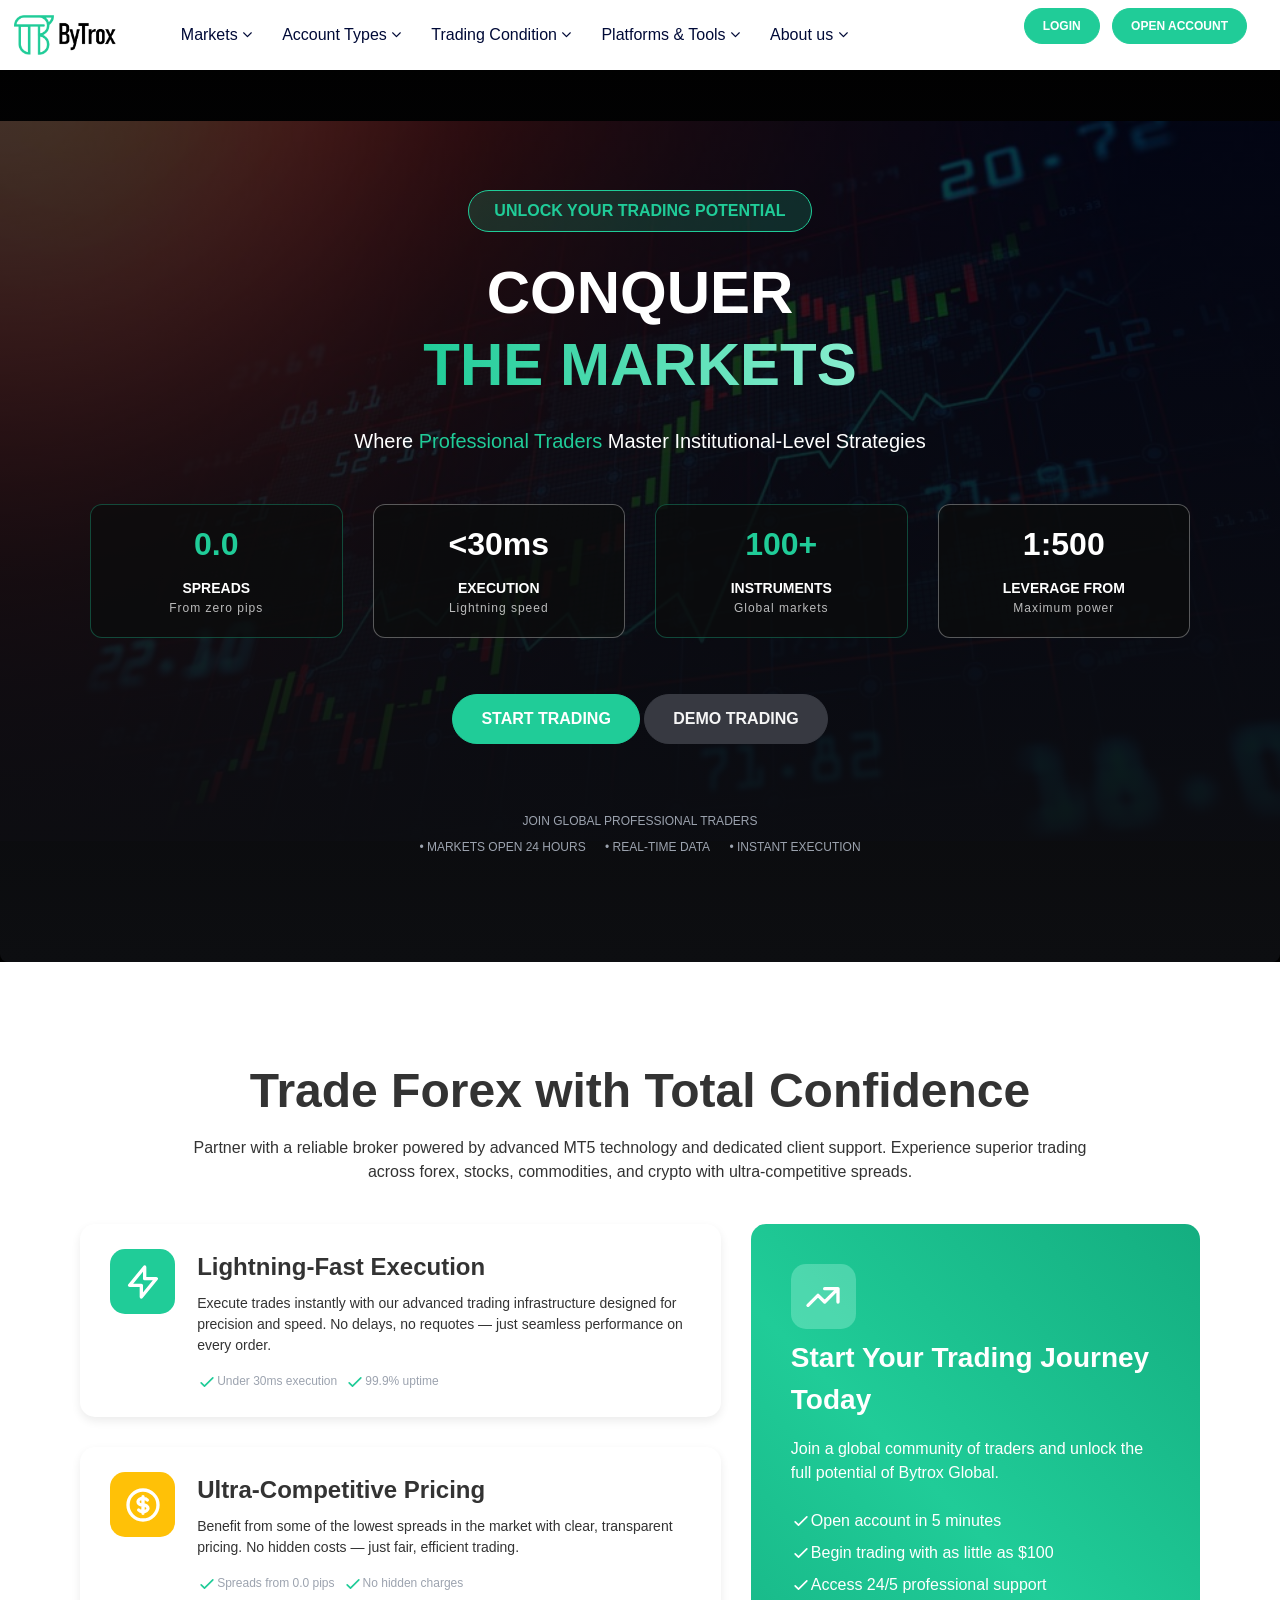
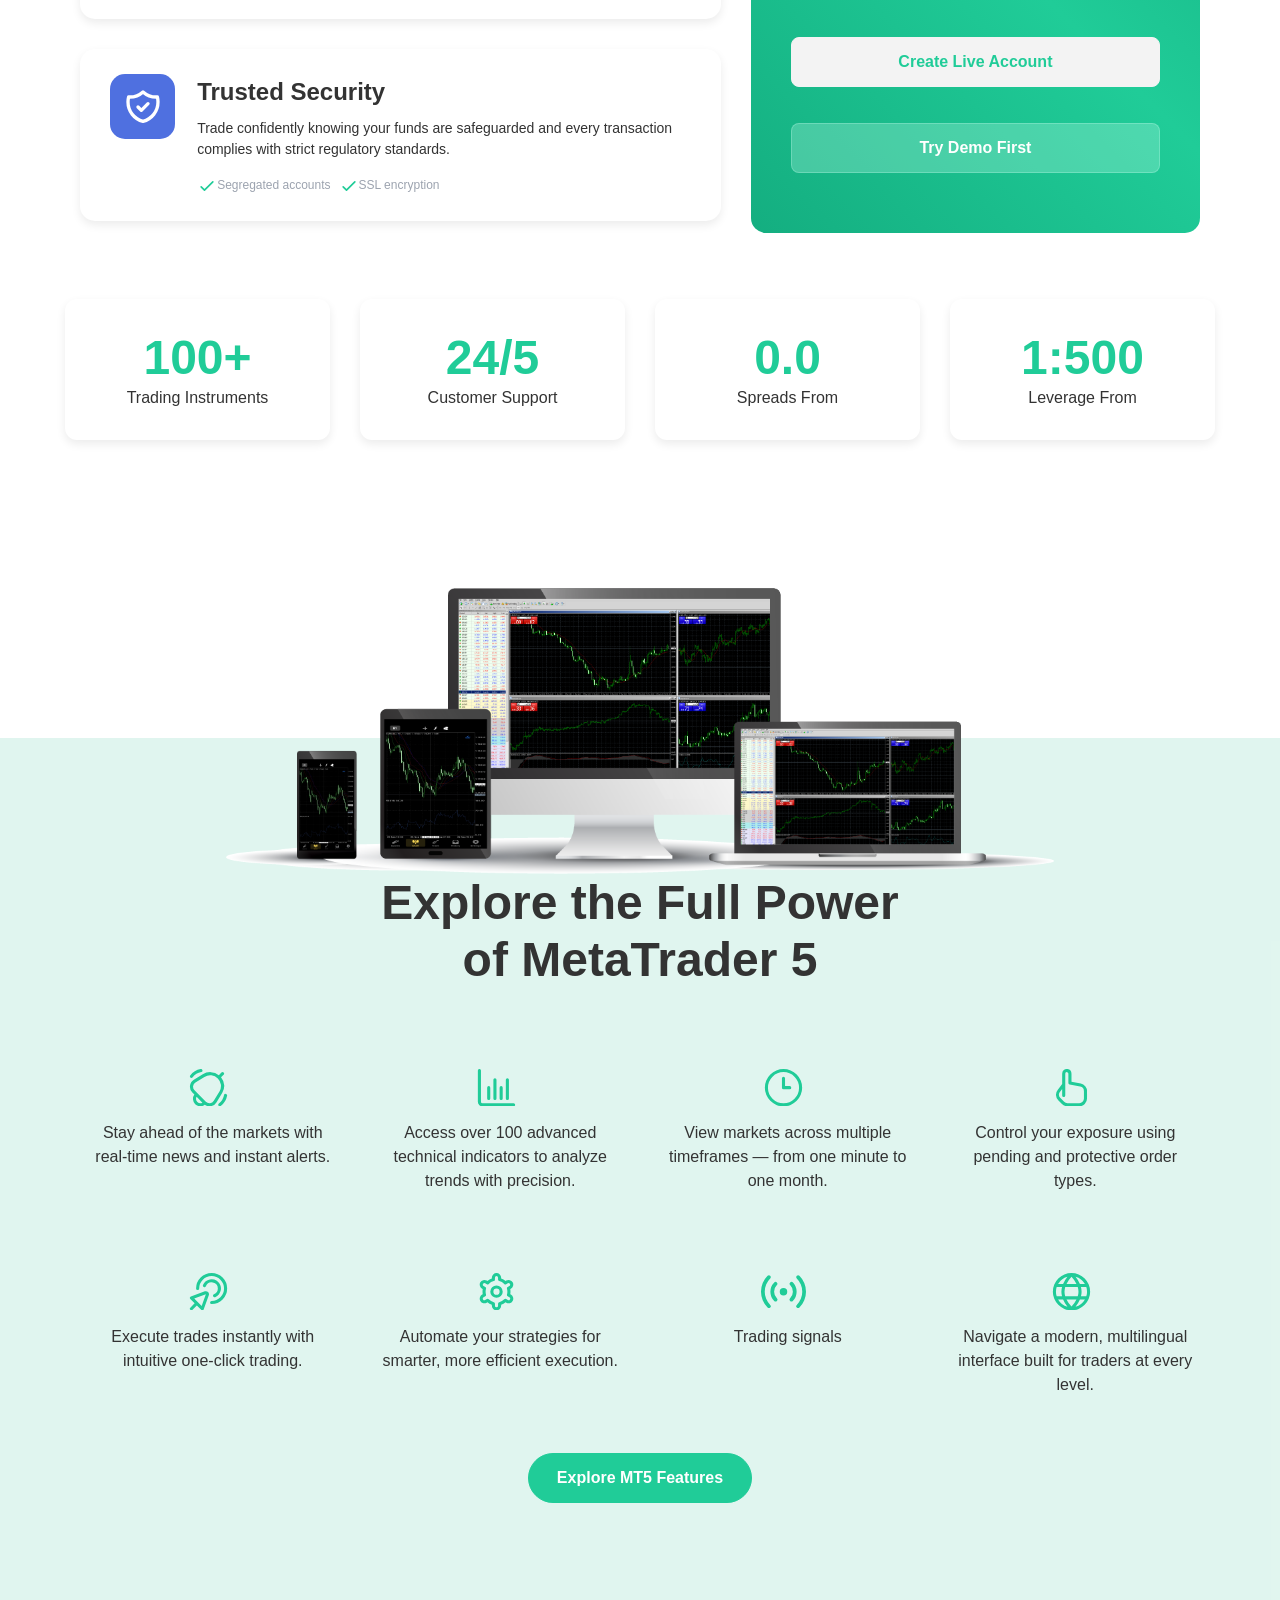
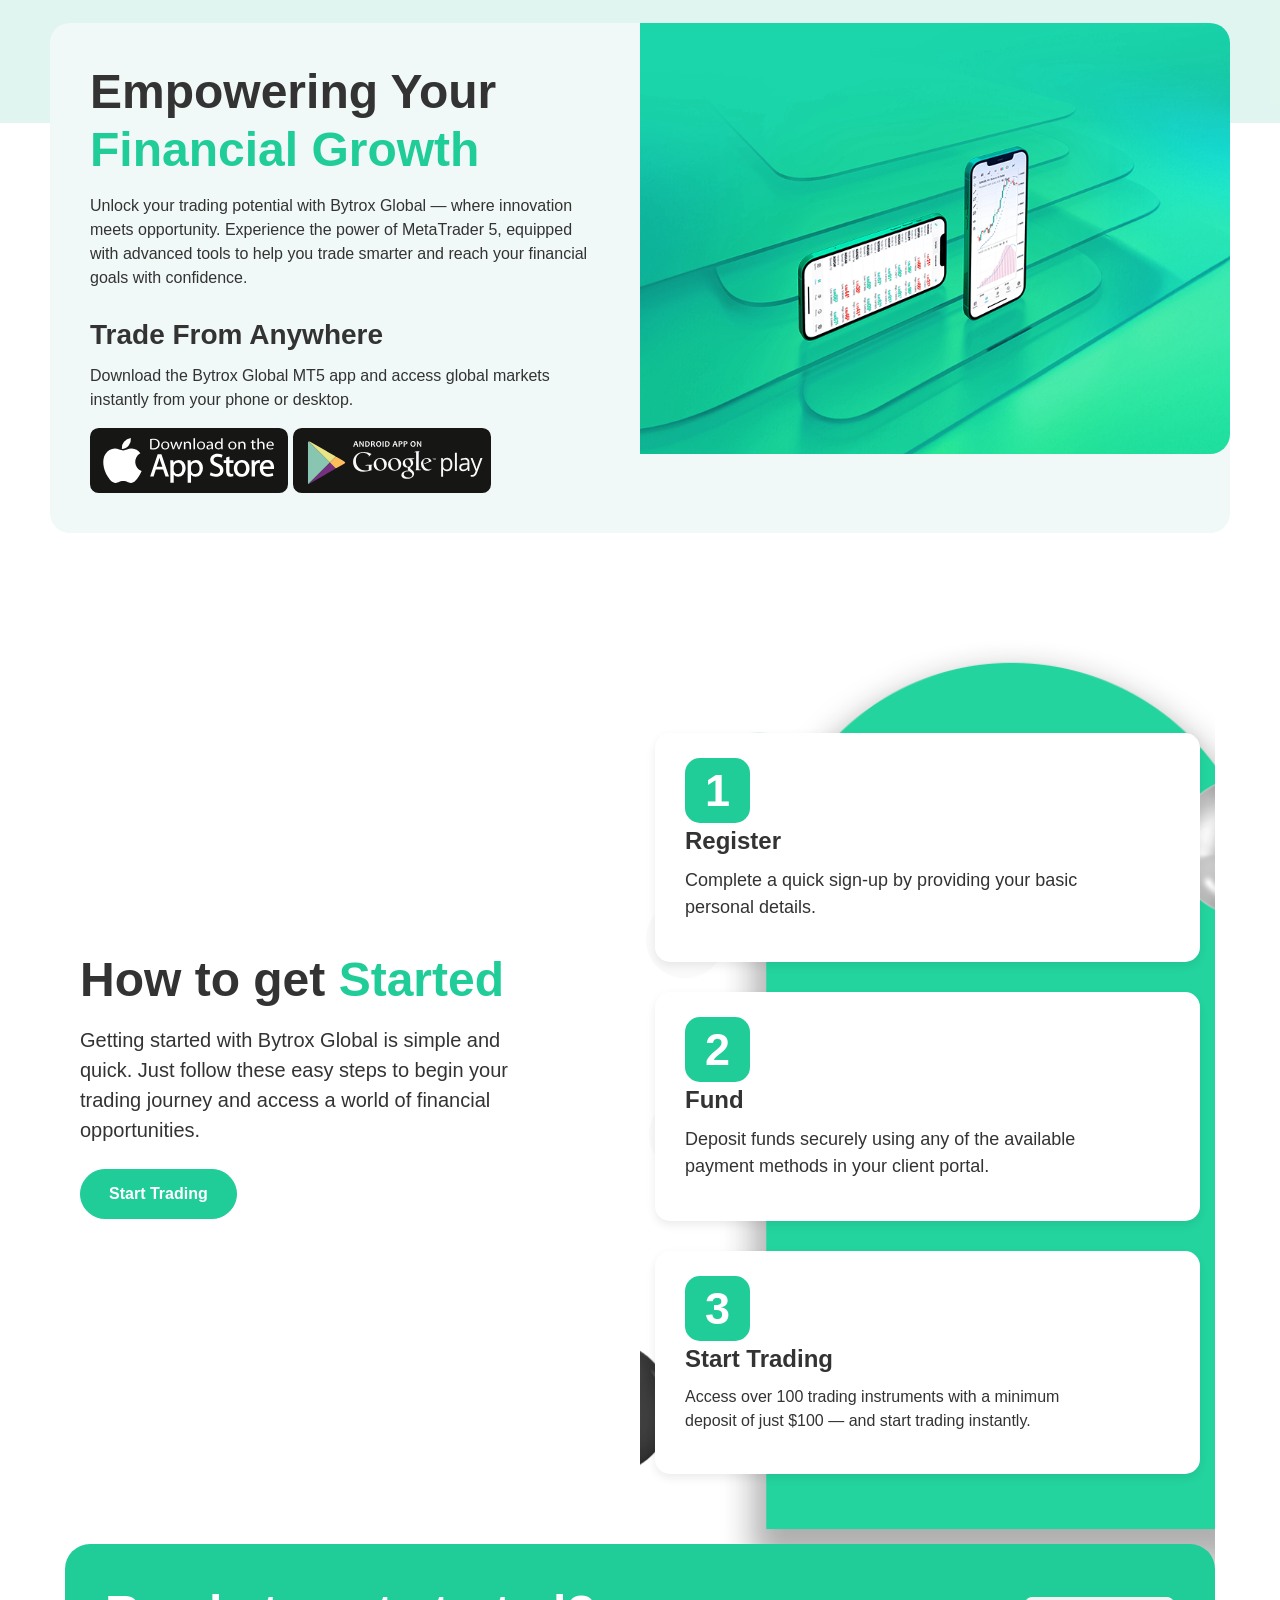
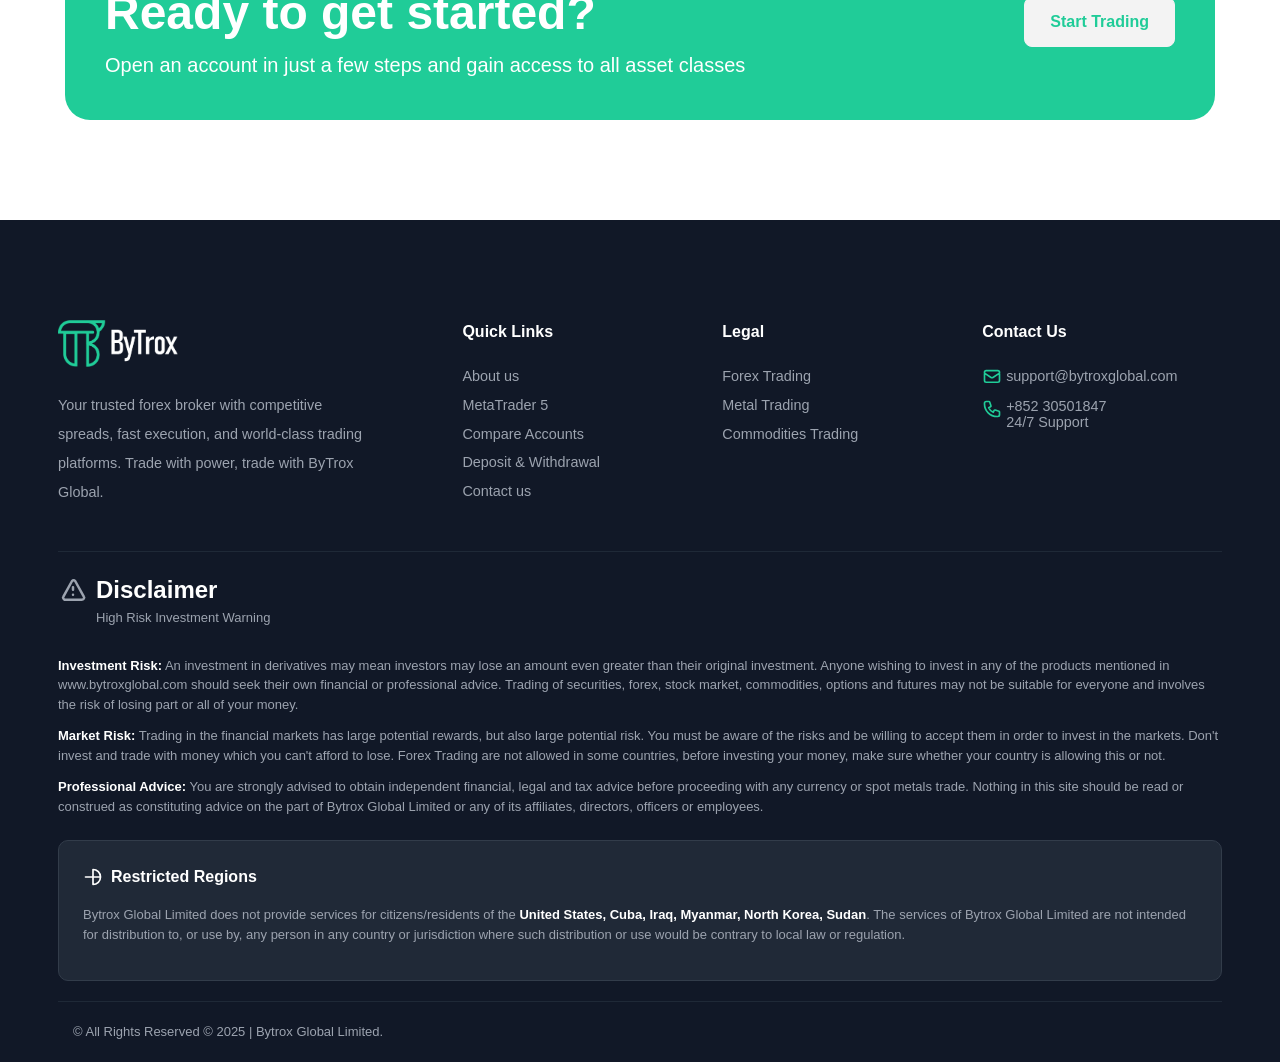
==== commit df671eb2: "Update Bytrox support email" ====
--- a/index.html
+++ b/index.html
@@ -578,11 +578,11 @@
 						
 						<div class="col-sm-3" style="max-width:300px;">
 							<h5 class="mb-2"><strong>Contact Us </strong></h5>
-							<a href="mailto:info@bytroxglobal.com" class="d-flex mb-2"> 
+							<a href="mailto:support@bytroxglobal.com" class="d-flex mb-2">
 								<svg width="20px" fill="none" stroke="#20CC98" viewBox="0 0 24 24">
 									<path stroke-linecap="round" stroke-linejoin="round" stroke-width="2" d="M3 8l7.89 5.26a2 2 0 002.22 0L21 8M5 19h14a2 2 0 002-2V7a2 2 0 00-2-2H5a2 2 0 00-2 2v10a2 2 0 002 2z"></path>
 								</svg>
-								<span class="pl-1">info@bytroxglobal.com</span>
+								<span class="pl-1">support@bytroxglobal.com</span>
 							</a>
 							<a href="telto:+971-50-8596-279" class="d-flex align-items-start">
 								<svg width="20px" fill="none" stroke="#20CC98" viewBox="0 0 24 24">
@@ -688,4 +688,4 @@
 }
 </script>
 	</body>
-</html>+</html>
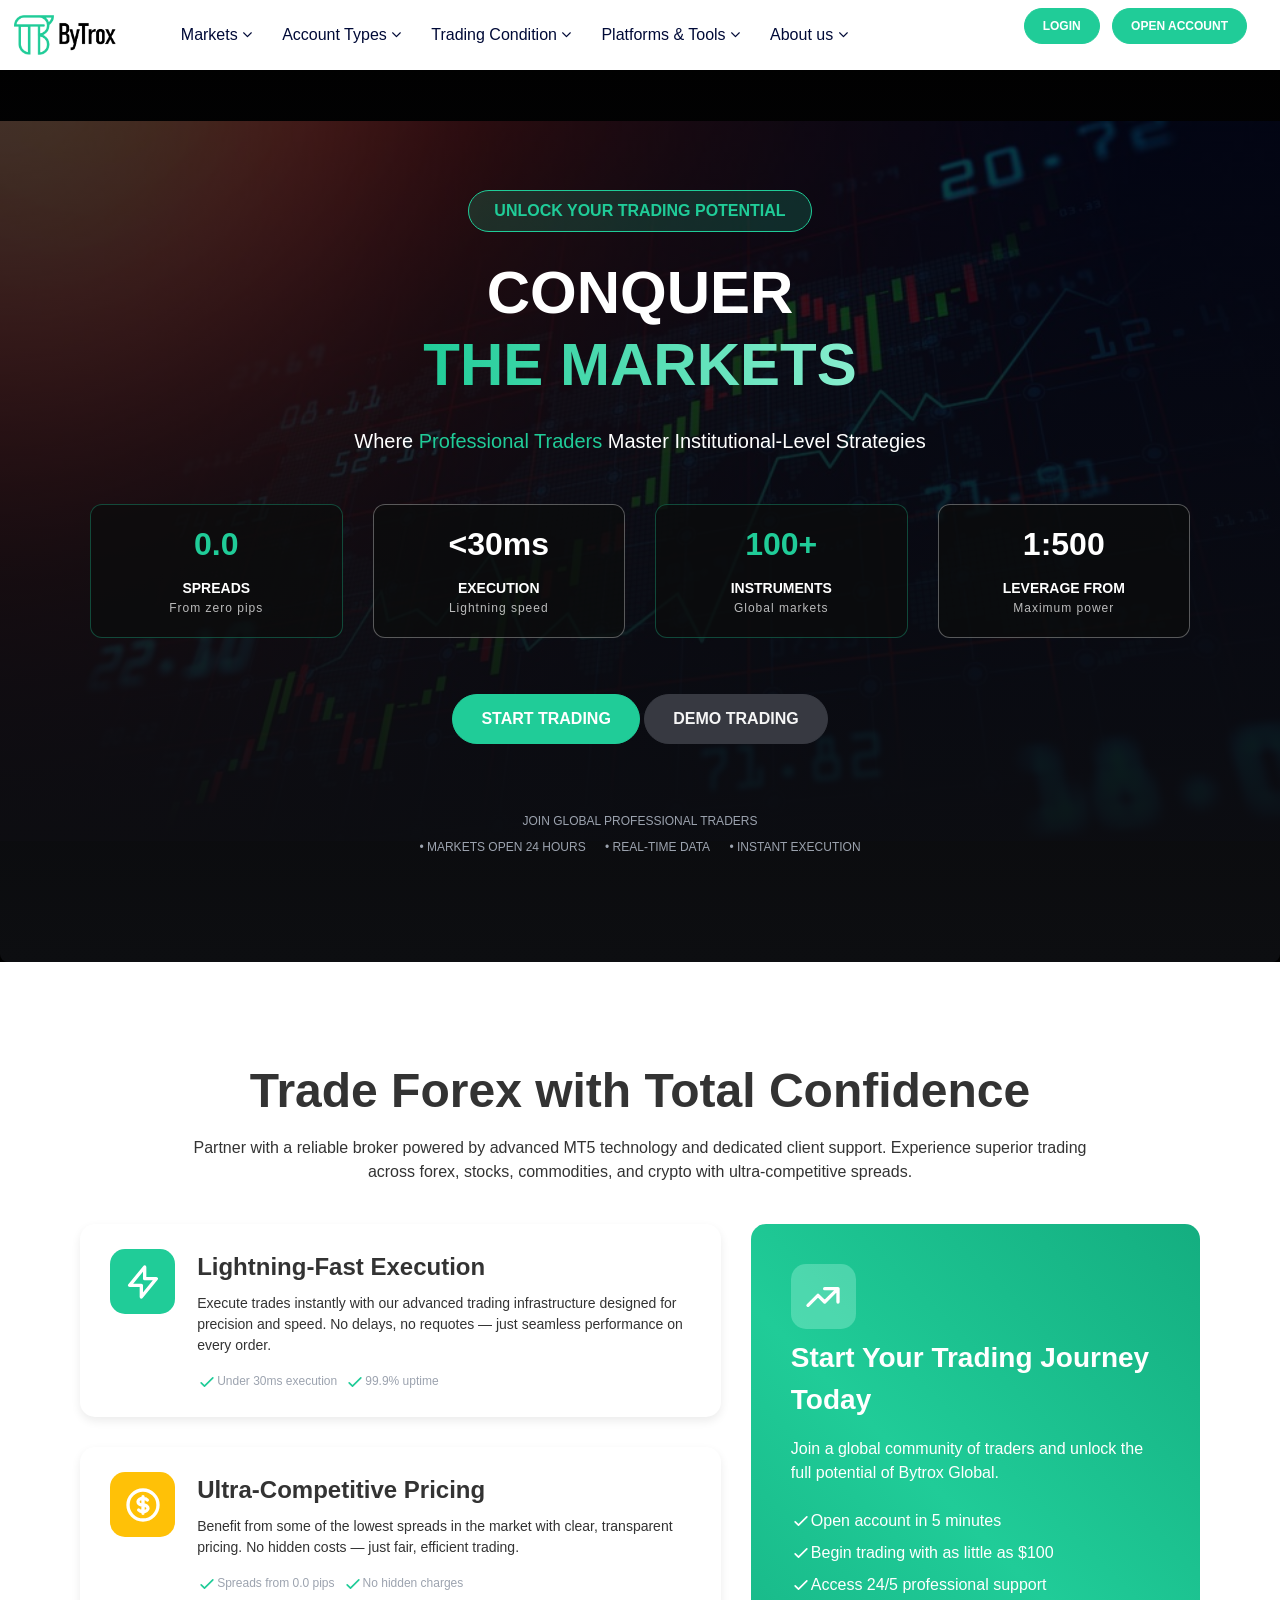
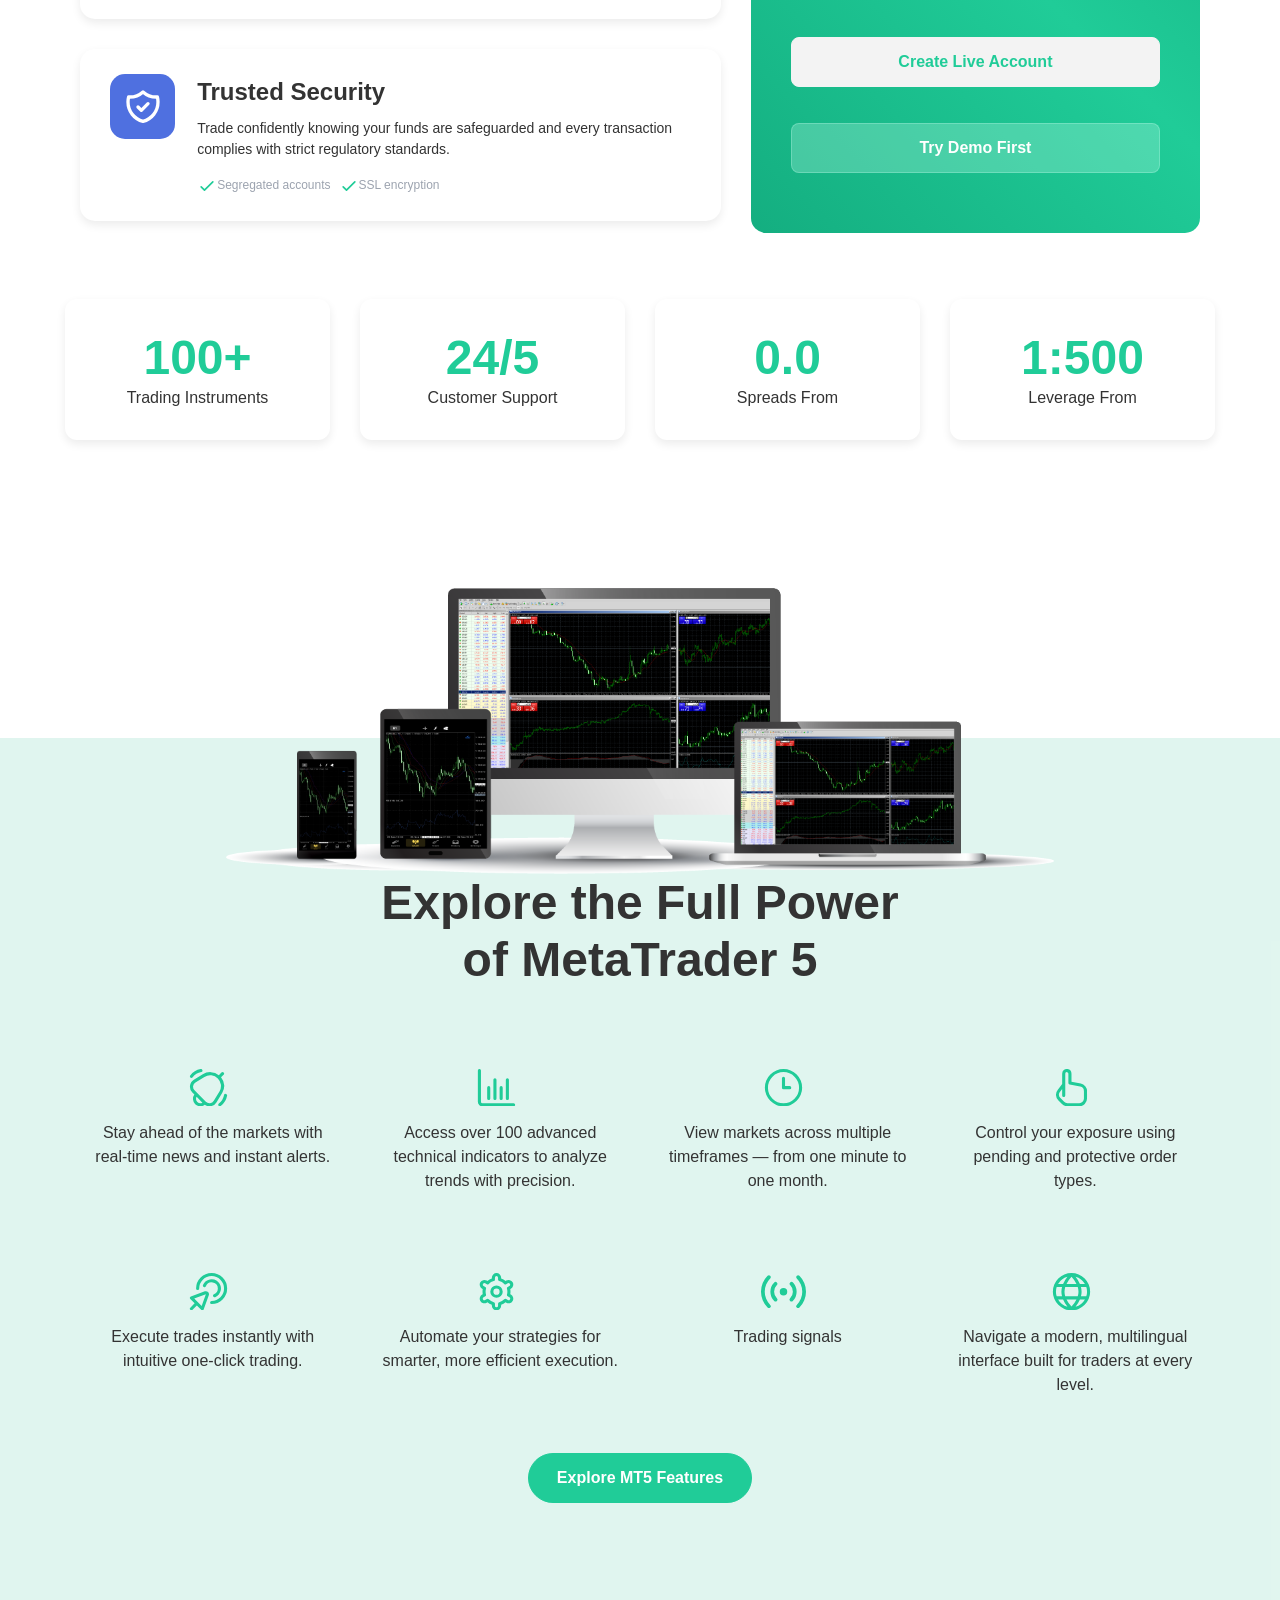
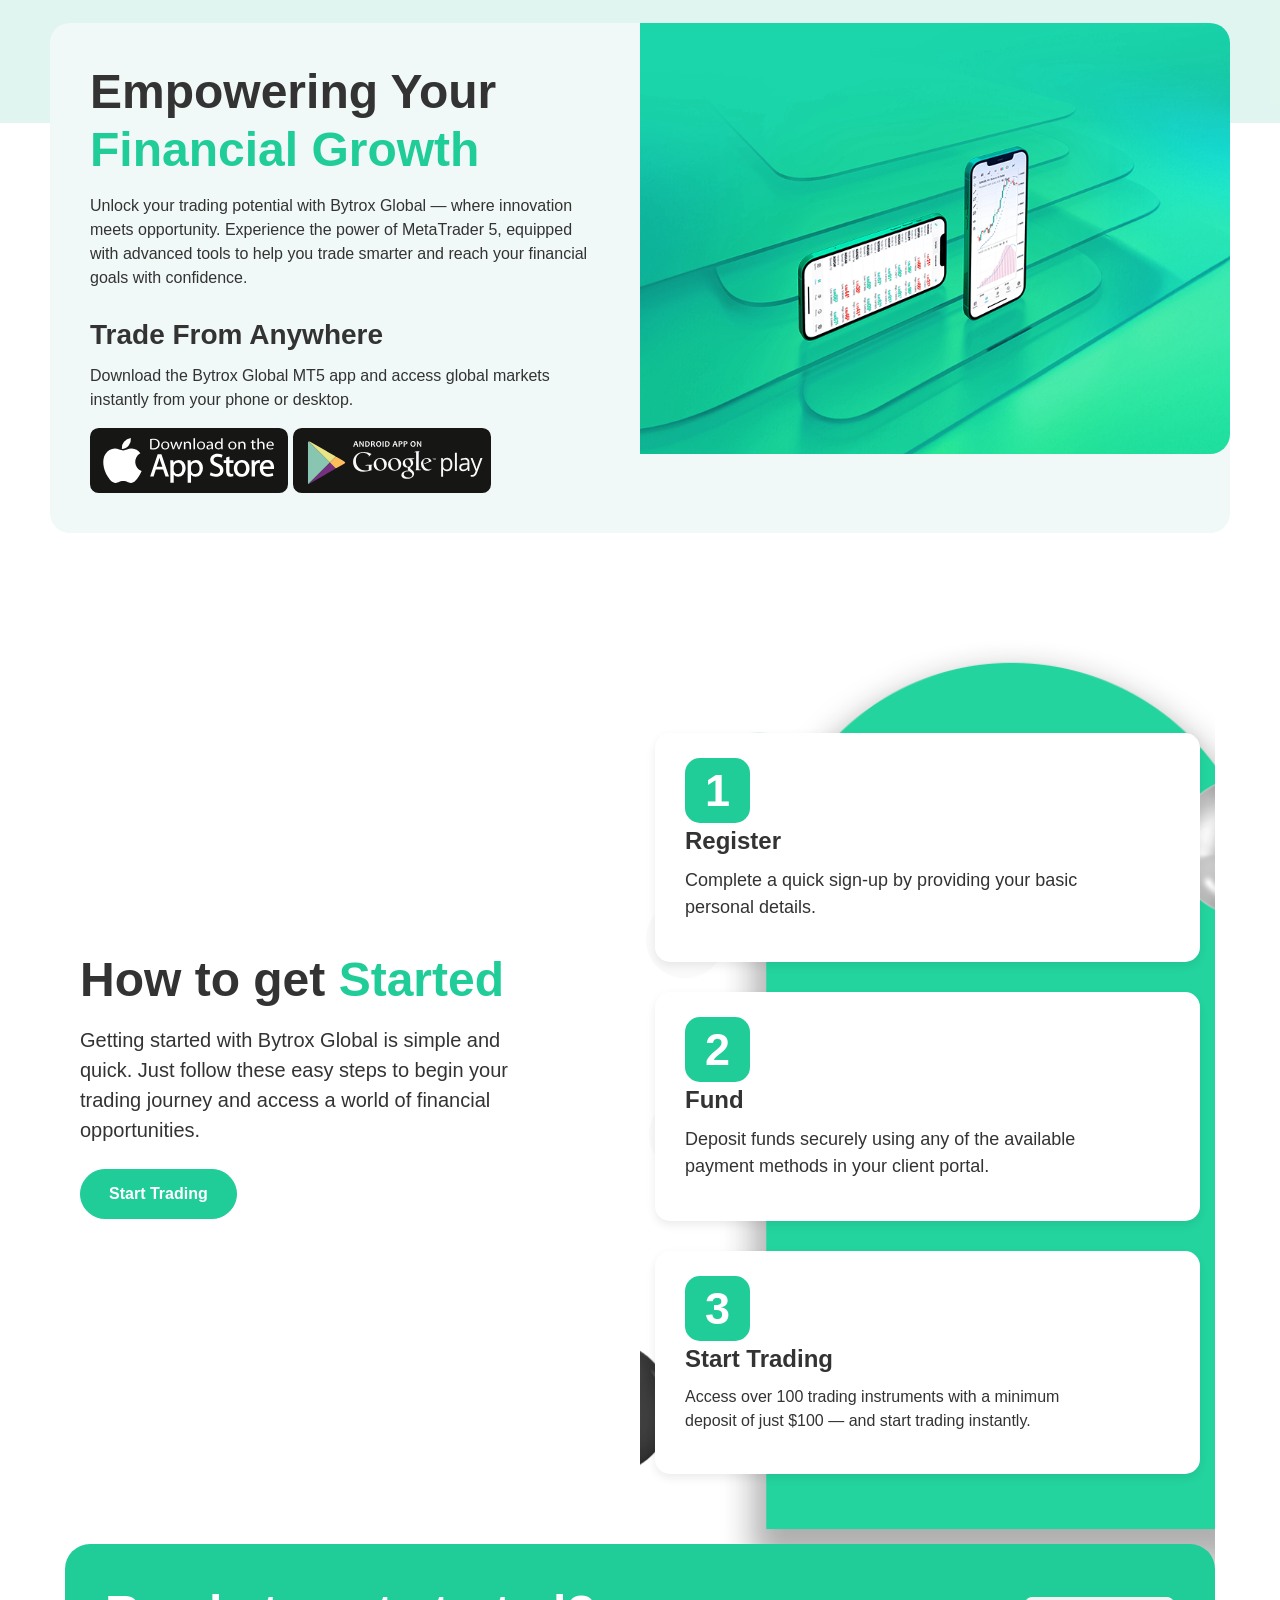
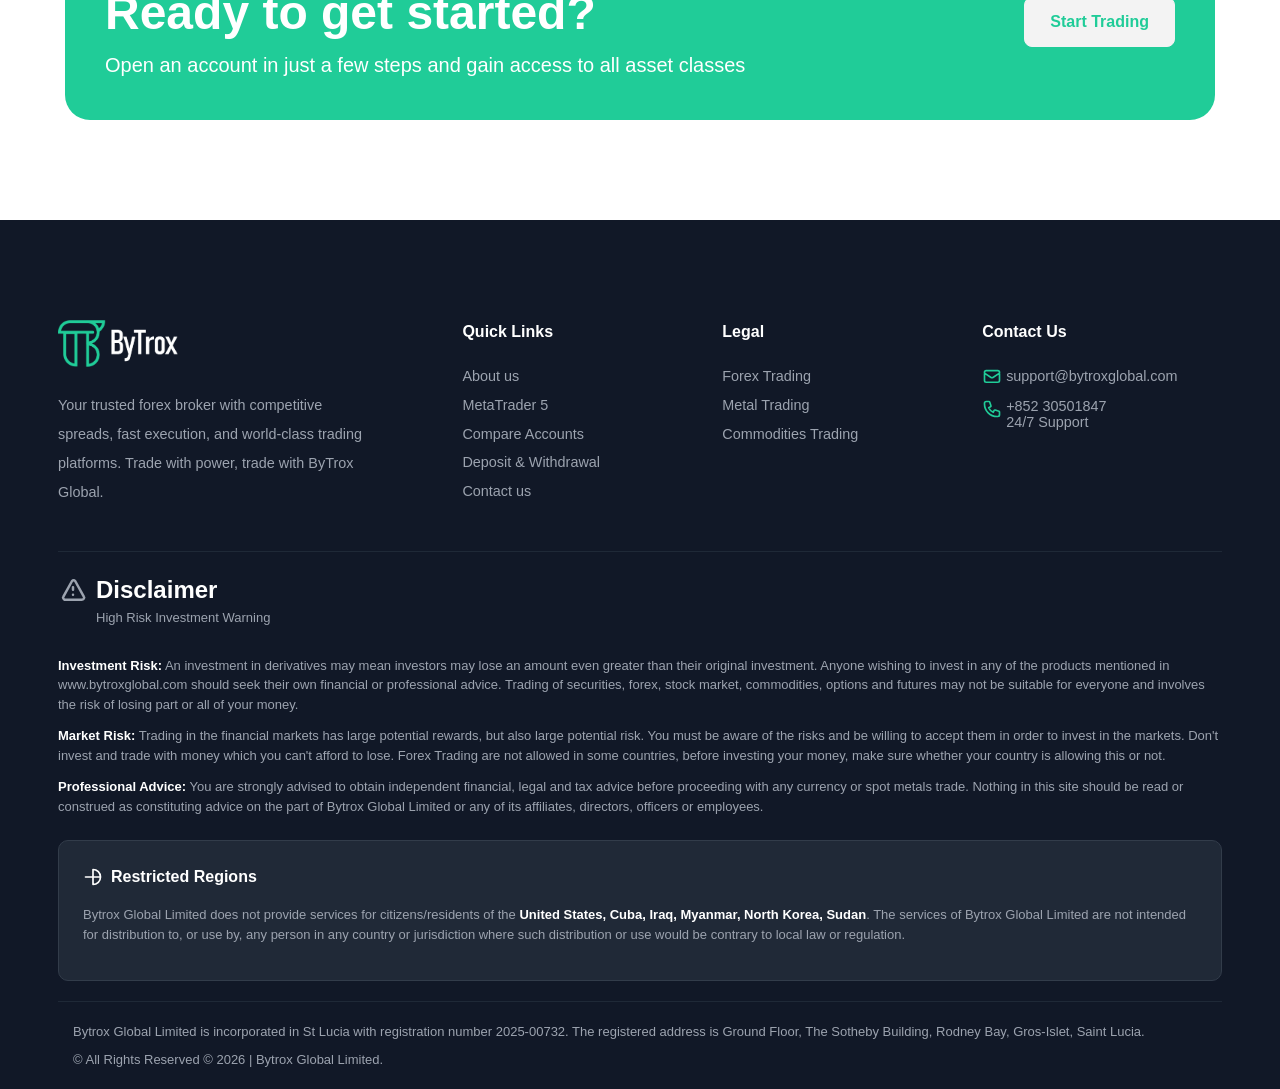
==== commit 677a3641: "Update company details and copyright footer" ====
--- a/index.html
+++ b/index.html
@@ -640,7 +640,8 @@
 					</div>
 					<hr>
 				</div>
-				<p class="col-sm-12 pb-2">&copy; All Rights Reserved © 2025 | Bytrox Global Limited.</p>
+				<p class="col-sm-12 mb-2">Bytrox Global Limited is incorporated in St Lucia with registration number 2025-00732. The registered address is Ground Floor, The Sotheby Building, Rodney Bay, Gros-Islet, Saint Lucia.</p>
+				<p class="col-sm-12 pb-2">&copy; All Rights Reserved © 2026 | Bytrox Global Limited.</p>
 				
 				
 					
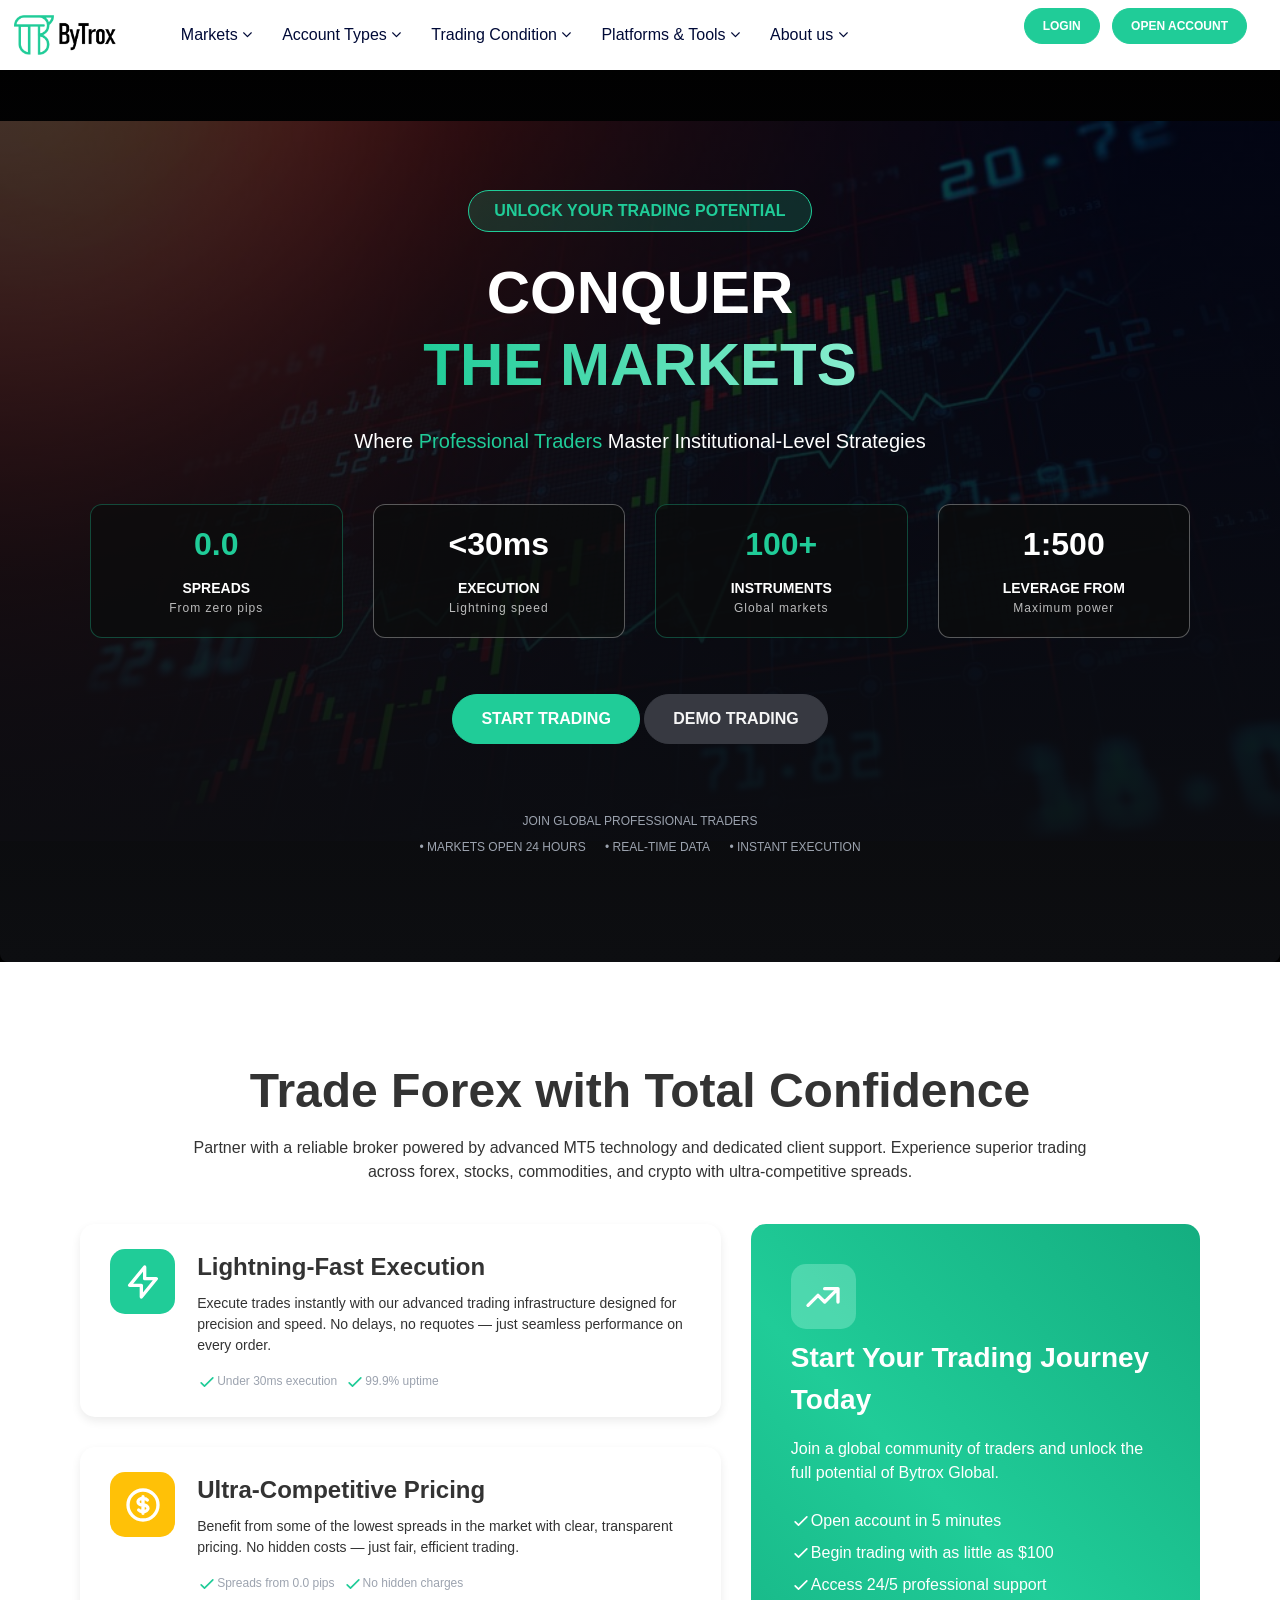
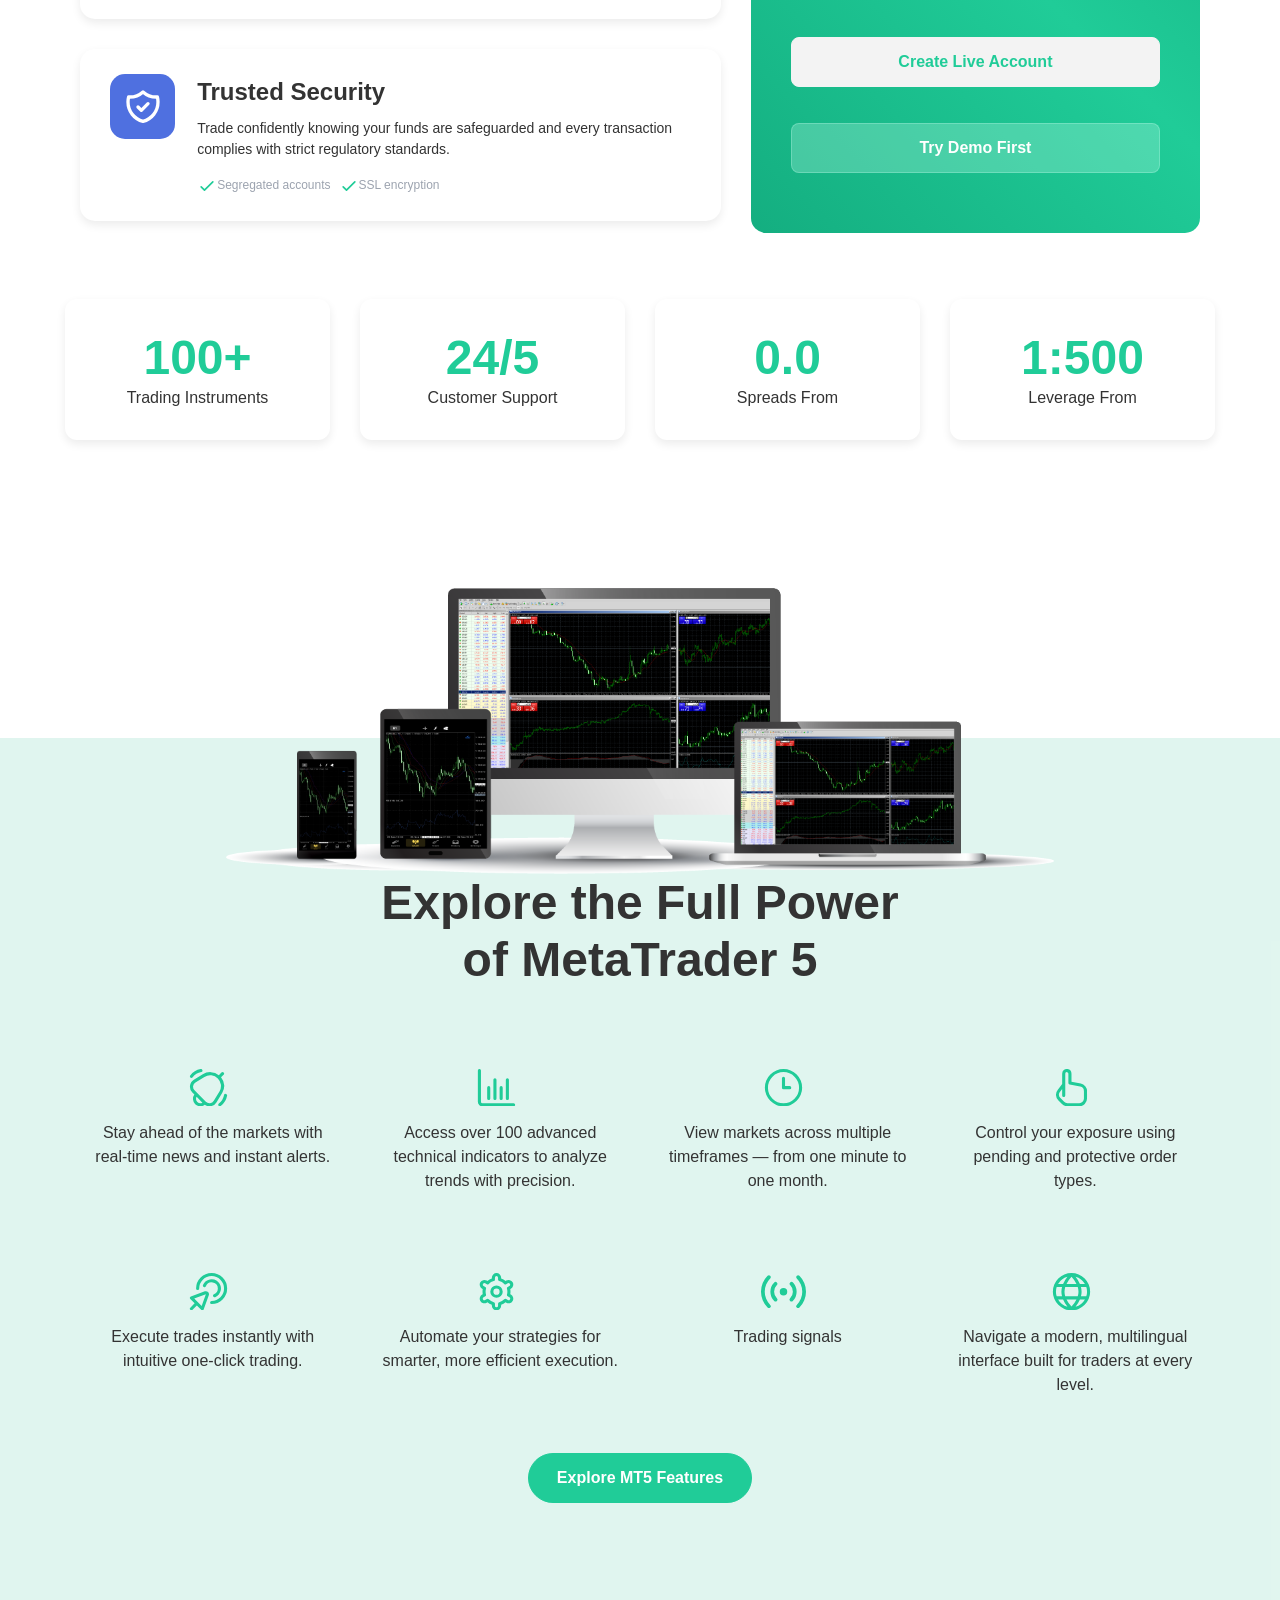
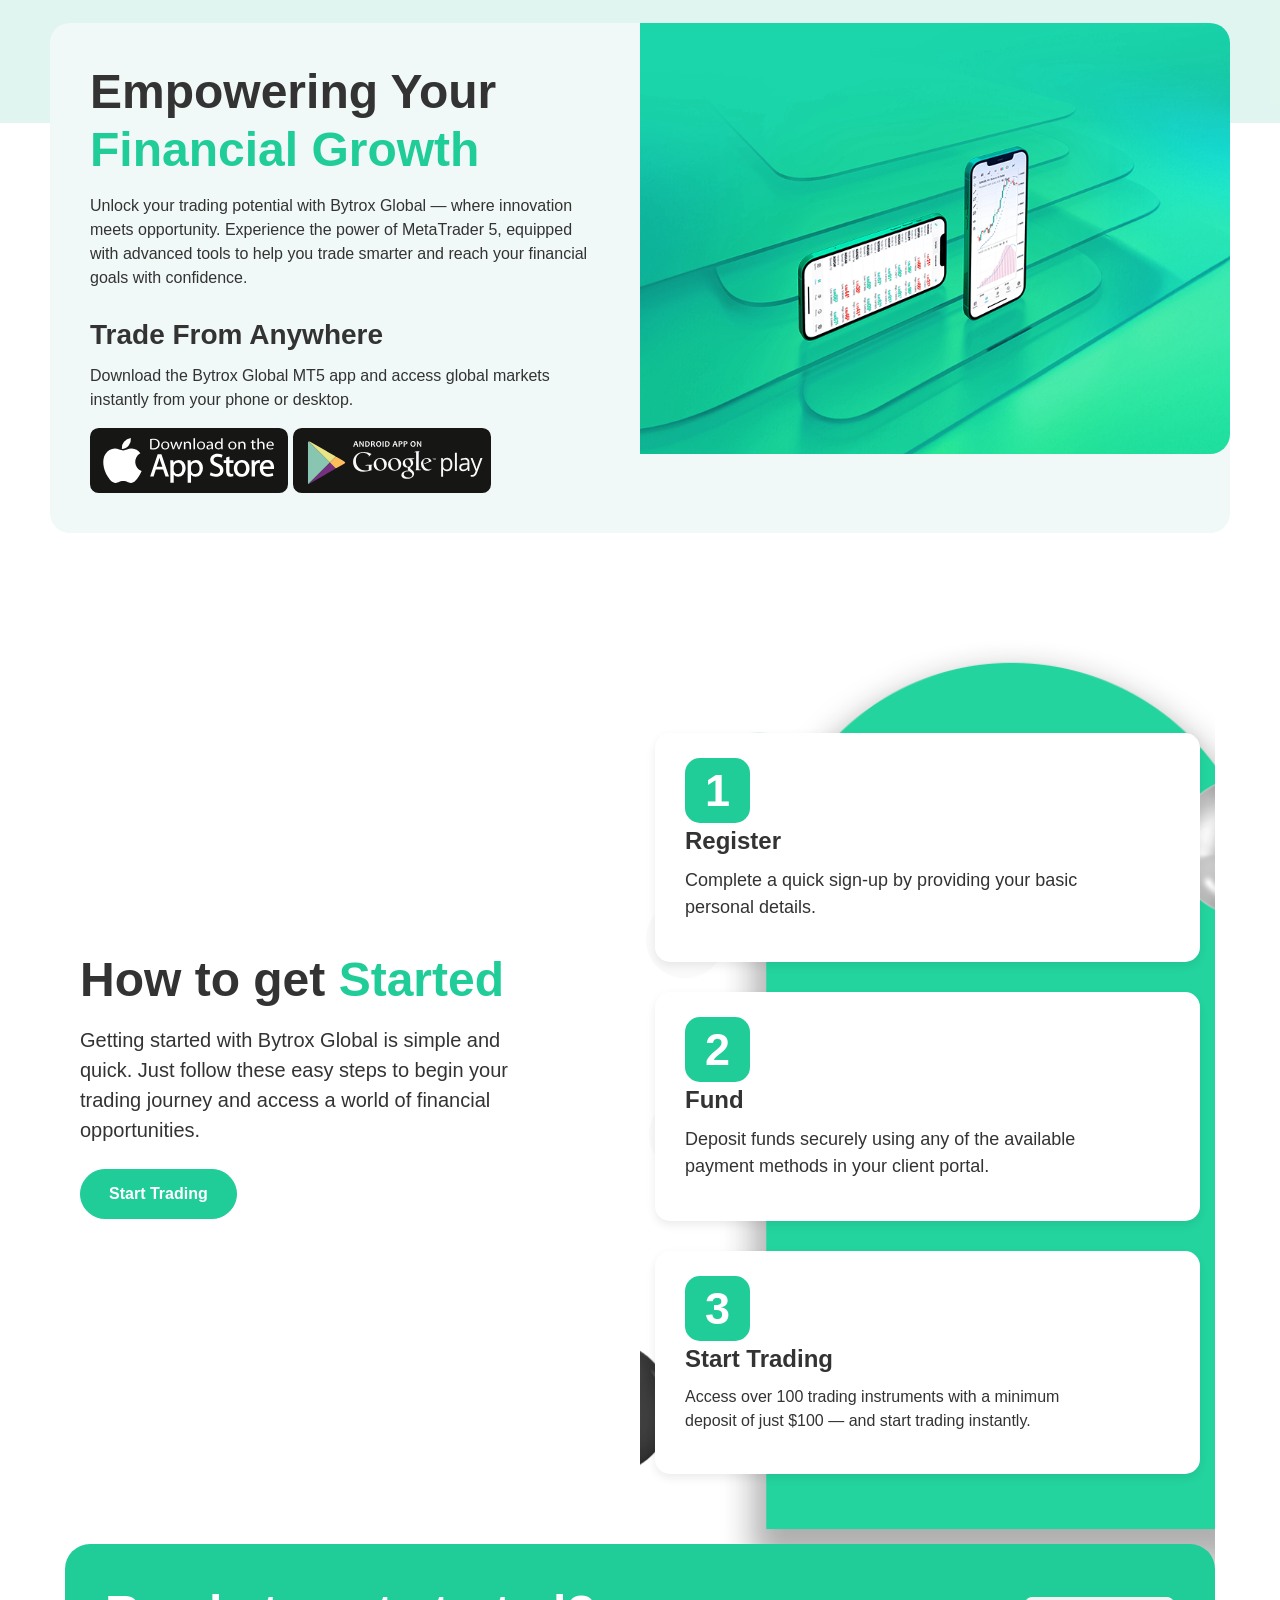
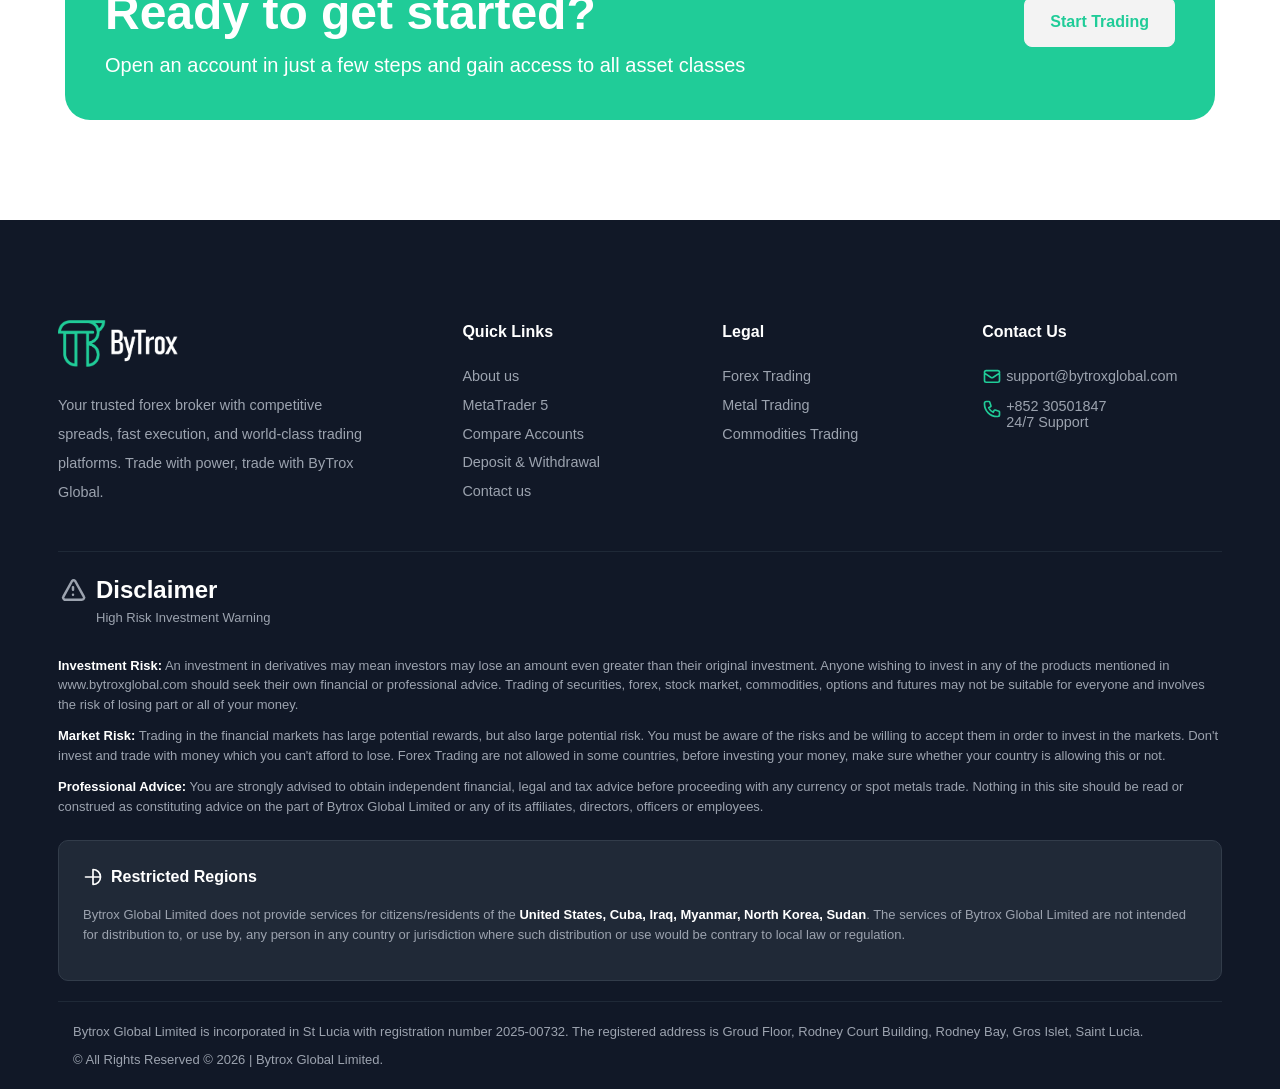
==== commit 4cc4b9b4: "Update Bytrox registered address" ====
--- a/index.html
+++ b/index.html
@@ -640,7 +640,7 @@
 					</div>
 					<hr>
 				</div>
-				<p class="col-sm-12 mb-2">Bytrox Global Limited is incorporated in St Lucia with registration number 2025-00732. The registered address is Ground Floor, The Sotheby Building, Rodney Bay, Gros-Islet, Saint Lucia.</p>
+				<p class="col-sm-12 mb-2">Bytrox Global Limited is incorporated in St Lucia with registration number 2025-00732. The registered address is Groud Floor, Rodney Court Building, Rodney Bay, Gros Islet, Saint Lucia.</p>
 				<p class="col-sm-12 pb-2">&copy; All Rights Reserved © 2026 | Bytrox Global Limited.</p>
 				
 				
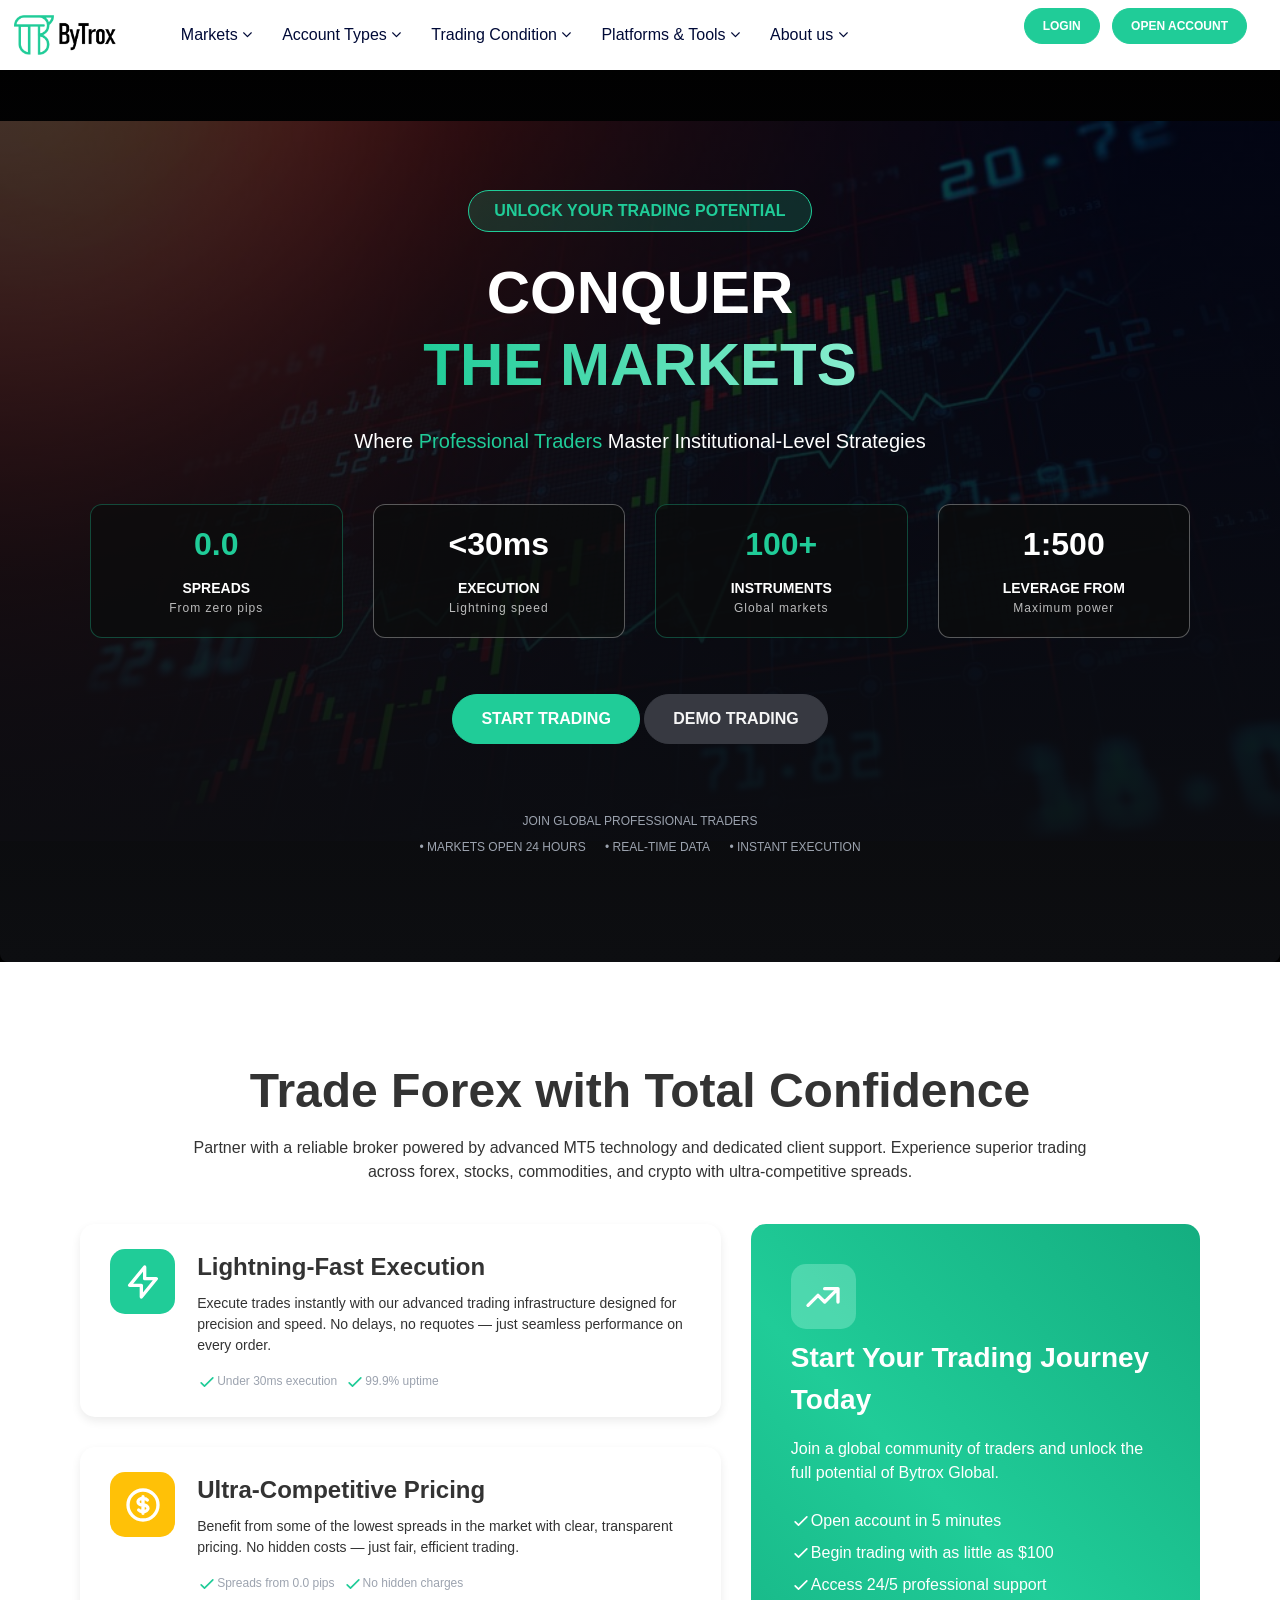
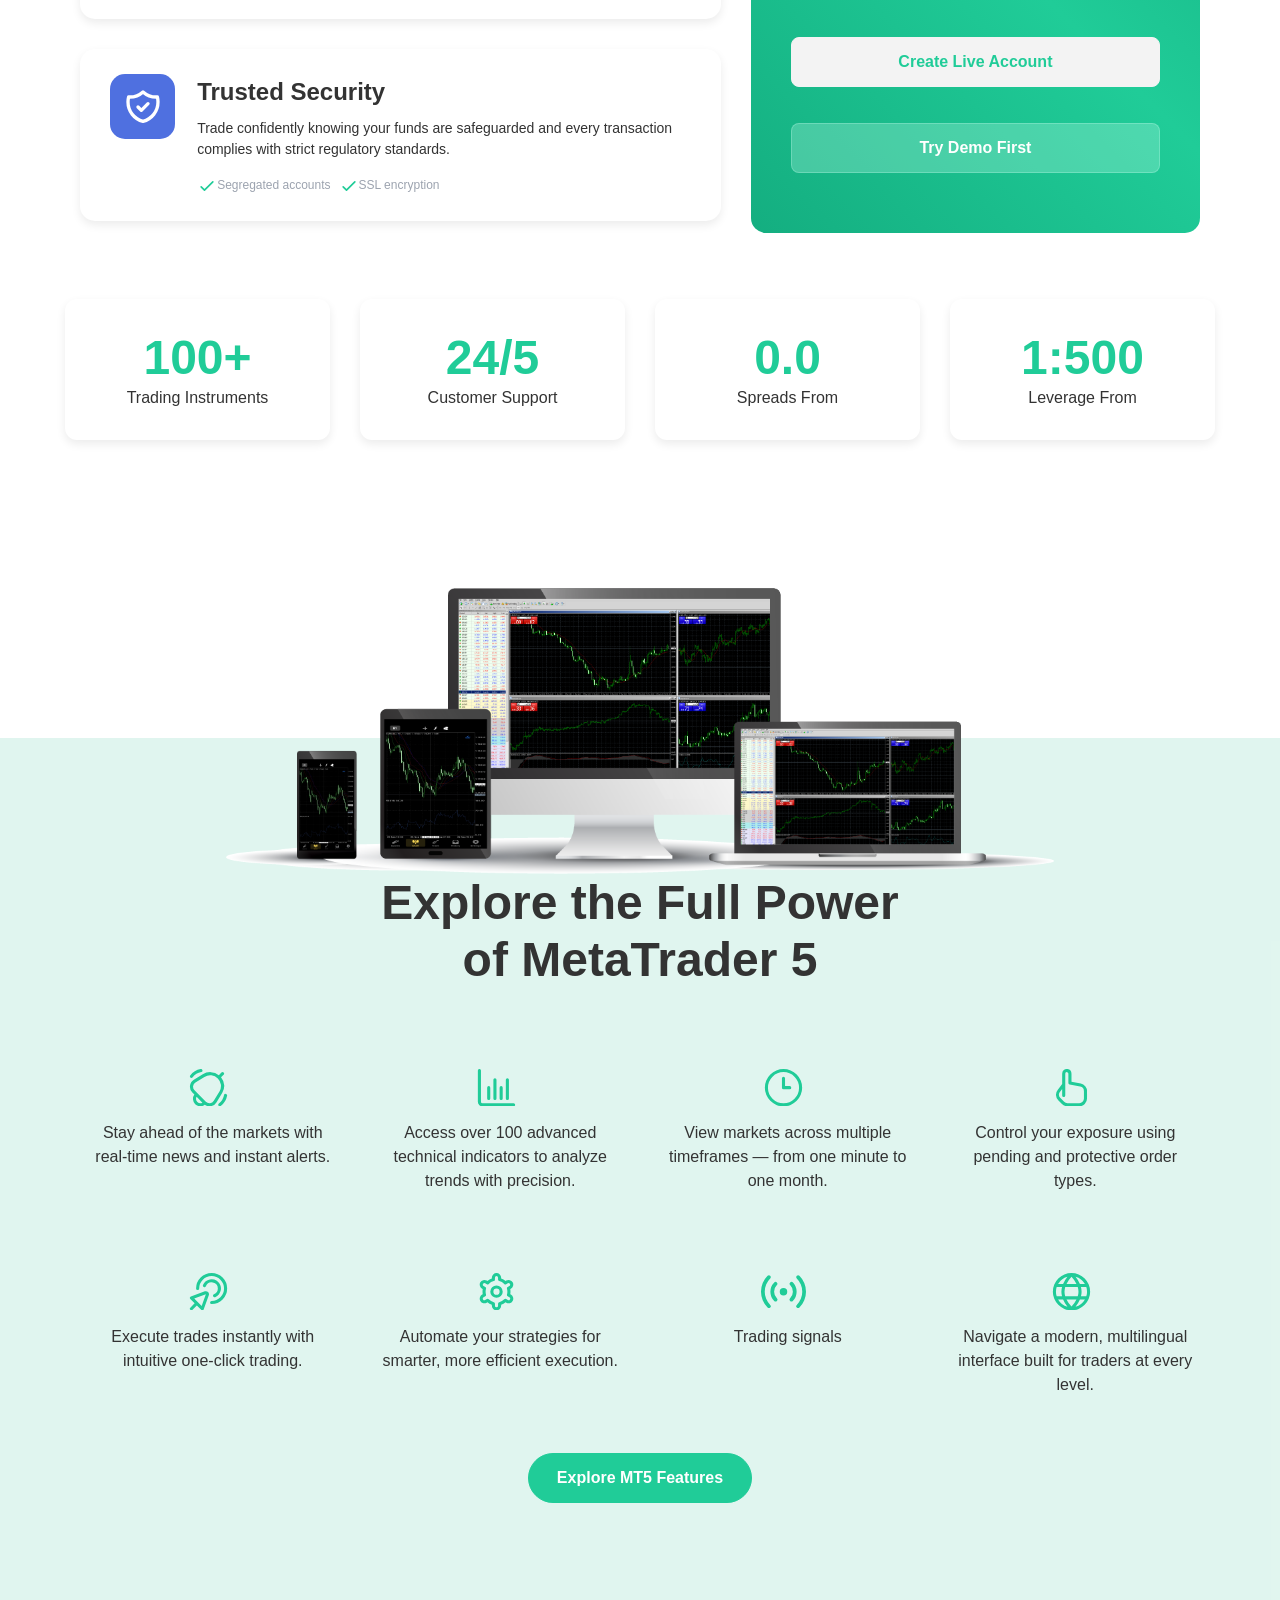
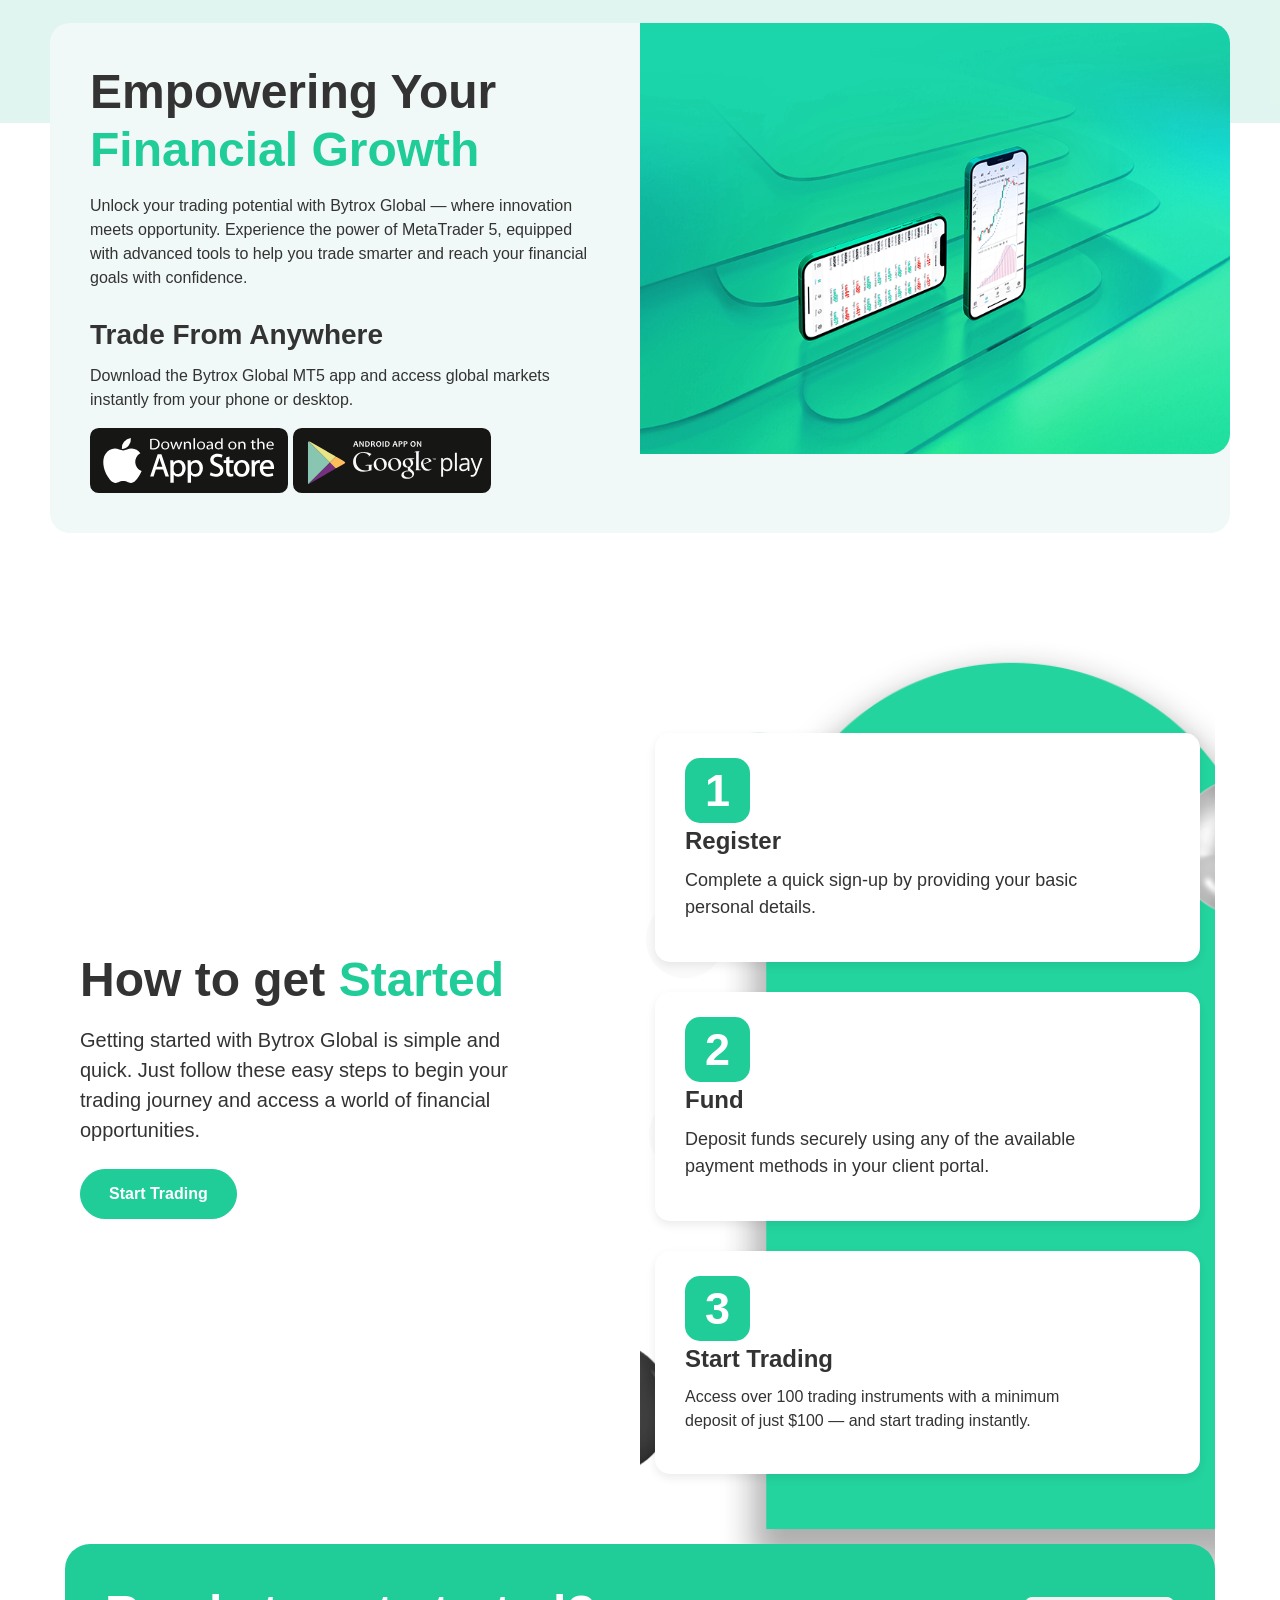
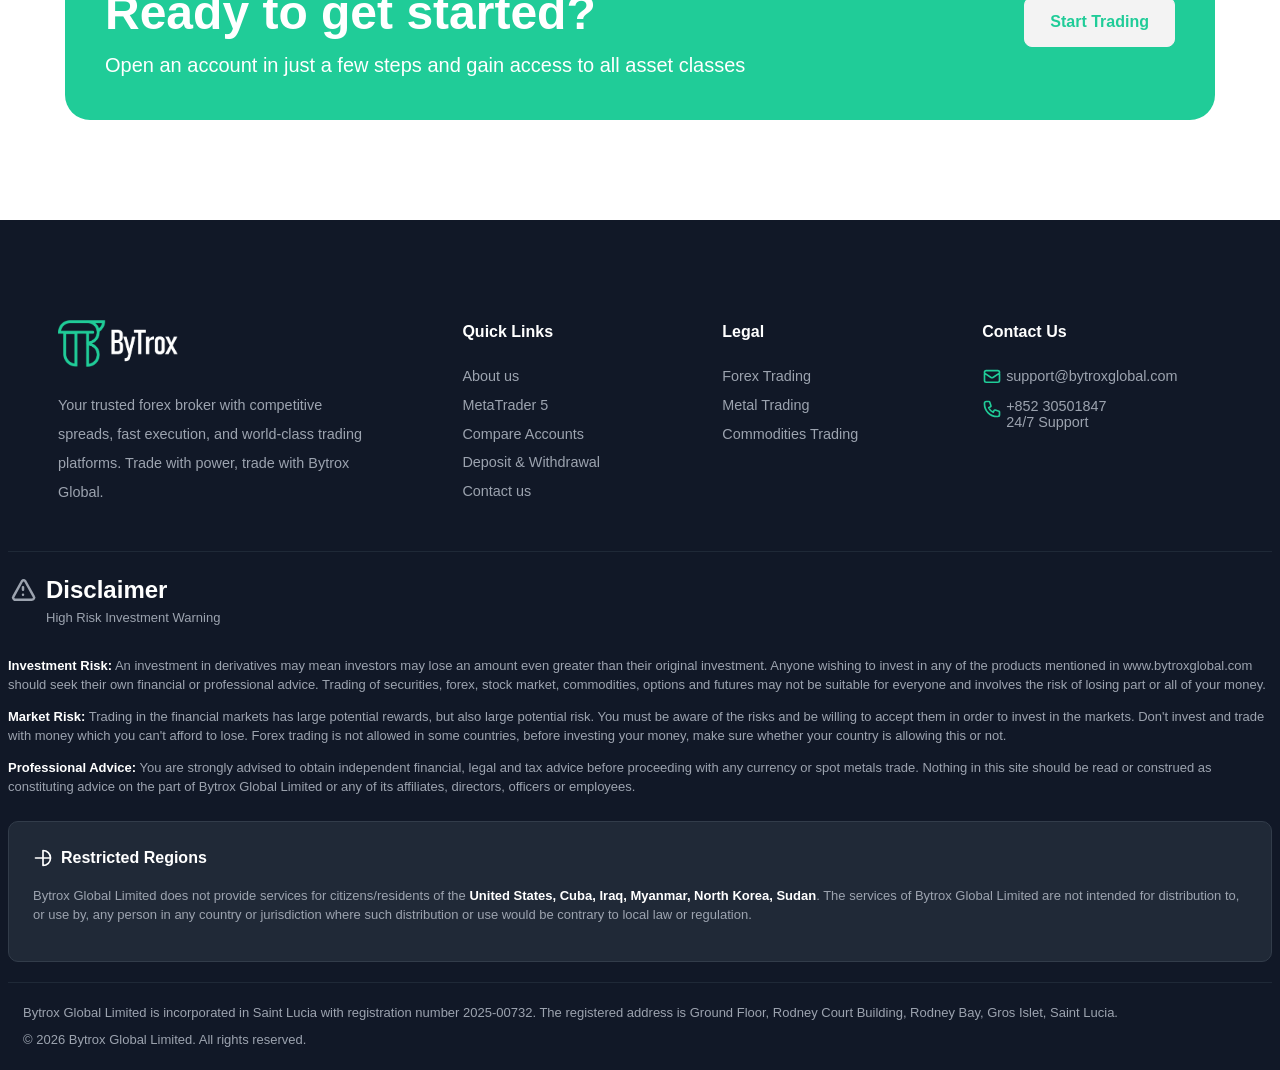
==== commit 3532d4bb: "Prepare Bytrox krv2 website" ====
--- a/index.html
+++ b/index.html
@@ -4,11 +4,23 @@
     <meta charset="UTF-8">
     <meta http-equiv="X-UA-Compatible" content="IE=edge">
     
-   	<meta name="viewport" content="width=device-width, initial-scale=1.0, user-scalable=no, minimum-scale=1.0, maximum-scale=1.0">
-	<title>Bytrox Global Limited - Future of Trading</title>
-	<meta name="keywords" content="Bytrox Global Limited - Future of Trading" />
-	<meta name="description" content="Bytrox Global Limited - Future of Trading" />
-	<link rel="shortcut icon" href="/images/favicon.ico" type="x-icon">		
+	<meta name="viewport" content="width=device-width, initial-scale=1.0">
+	<title>Bytrox Global | Forex, CFD & MetaTrader 5 Trading</title>
+	<meta name="description" content="Trade forex, indices, commodities and metals with Bytrox Global using MetaTrader 5, competitive pricing and fast execution.">
+	<meta name="robots" content="index,follow,max-image-preview:large">
+	<meta name="theme-color" content="#20cc98">
+	<link rel="canonical" href="https://www.bytroxglobal.com/">
+	<meta property="og:type" content="website">
+	<meta property="og:site_name" content="Bytrox Global">
+	<meta property="og:title" content="Bytrox Global | Forex, CFD & MetaTrader 5 Trading">
+	<meta property="og:description" content="Trade forex, indices, commodities and metals with Bytrox Global using MetaTrader 5, competitive pricing and fast execution.">
+	<meta property="og:url" content="https://www.bytroxglobal.com/">
+	<meta property="og:image" content="https://www.bytroxglobal.com/images/index/graph.jpg">
+	<meta name="twitter:card" content="summary_large_image">
+	<meta name="twitter:title" content="Bytrox Global | Forex, CFD & MetaTrader 5 Trading">
+	<meta name="twitter:description" content="Trade forex, indices, commodities and metals with Bytrox Global using MetaTrader 5, competitive pricing and fast execution.">
+	<meta name="twitter:image" content="https://www.bytroxglobal.com/images/index/graph.jpg">
+	<link rel="icon" href="/images/favicon.ico" type="image/x-icon">
     <link href="/css/bootstrap-reboot.min.css" rel="stylesheet"><!--重設所有 CSS -->
 	<link href="/css/bootstrap.min.css" rel="stylesheet"><!--Bootstrap 4 CSS -->
 	<link href="/css/font-awesome.css" rel="stylesheet">
@@ -78,7 +90,7 @@
 						<li class="nav-item dropdown text-right">
 						  <div class="navbar-toggler nav-link header_bar" data-toggle="collapse" data-target="#navbarToggleExternalContent" aria-controls="navbarToggleExternalContent" aria-expanded="false" aria-label="Toggle navigation">
 							  <i class="fa fa-reorder" id="header_bar"></i>
-							  <img src="/images/header/close.svg" width="20" id="header_bar2" style="display:none;">
+							  <img src="/images/header/close.svg" alt="Close menu" width="20" id="header_bar2" style="display:none;">
 						 </div>
 						<div class="collapse" id="navbarToggleExternalContent">
 							<div class="dropdown-menu" style="display:block">								
@@ -421,7 +433,7 @@
 	<div class="container maket_header pt-0">
 		<div class="row m-0 maket_header justify-content-between">
 			<div class="col-sm-12 text-center">
-				<img src="images/index/metatrader5-image.png" width="828" style="margin-top: -250px;">
+				<img src="images/index/metatrader5-image.png" alt="MetaTrader 5 trading interface" width="828" style="margin-top: -250px;" loading="lazy">
 			</div>	
 			<div class="col-sm-12 text-center mb-4">
 				<h2 class="fwb mb-3">Explore the Full Power<br> of MetaTrader 5</h2>
@@ -489,12 +501,12 @@
 				<p>Unlock your trading potential with Bytrox Global — where innovation meets opportunity. Experience the power of MetaTrader 5, equipped with advanced tools to help you trade smarter and reach your financial goals with confidence.</p>
 				<h3 class="fwb mt-4 mb-2">Trade From Anywhere</h3>
 				<p>Download the Bytrox Global MT5 app and access global markets instantly from your phone or desktop.</p>
-				<a href="#" class="mt-3"><img src="images/index/appstore-dark.svg"></a>
-				<a href="#" class="mt-3"><img src="images/index/googleplay-dark.svg"></a>
+				<a href="#" class="mt-3"><img src="images/index/appstore-dark.svg" alt="Download Bytrox Global on the App Store" loading="lazy"></a>
+				<a href="#" class="mt-3"><img src="images/index/googleplay-dark.svg" alt="Get Bytrox Global on Google Play" loading="lazy"></a>
 				
 			</div>
 			<div class="col-sm-6 p-0 text-center">
-				<img src="images/index/trading.png" class="index_03_bg_img">
+				<img src="images/index/trading.png" alt="Start trading with Bytrox Global" class="index_03_bg_img" loading="lazy">
 				
 			</div>
 			
@@ -553,10 +565,10 @@
 			<div class="row footer">					
 				<div class="col-sm pl-0" style="max-width:360px;">					
 					<div >
-                        <img src="/images/header/logo.png" alt="" width="120">
+                        <img src="/images/header/logo.png" alt="Bytrox Global" width="120">
                     </div>					
 					
-					<div class="pt-4" style="max-width:320px;">Your trusted forex broker with competitive spreads, fast execution, and world-class trading platforms. Trade with power, trade with ByTrox Global.</div>
+					<div class="pt-4" style="max-width:320px;">Your trusted forex broker with competitive spreads, fast execution, and world-class trading platforms. Trade with power, trade with Bytrox Global.</div>
 				</div>
 				<div class="col-sm  d-none d-lg-block d-md-block d-print-block">
 					<div class="row justify-content-around">
@@ -584,7 +596,7 @@
 								</svg>
 								<span class="pl-1">support@bytroxglobal.com</span>
 							</a>
-							<a href="telto:+971-50-8596-279" class="d-flex align-items-start">
+							<a href="tel:+85230501847" class="d-flex align-items-start">
 								<svg width="20px" fill="none" stroke="#20CC98" viewBox="0 0 24 24">
 									<path stroke-linecap="round" stroke-linejoin="round" stroke-width="2" d="M3 5a2 2 0 012-2h3.28a1 1 0 01.948.684l1.498 4.493a1 1 0 01-.502 1.21l-2.257 1.13a11.042 11.042 0 005.516 5.516l1.13-2.257a1 1 0 011.21-.502l4.493 1.498a1 1 0 01.684.949V19a2 2 0 01-2 2h-1C9.716 21 3 14.284 3 6V5z"></path>
 								</svg>
@@ -597,6 +609,7 @@
 					</div>
 				</div>
 				
+		</div>
 		</div>
         
 		<div class="footer2 text-warp row ">
@@ -619,7 +632,7 @@
 						</p>
 
 						<p>
-							<strong class="text-gray-200">Market Risk:</strong> Trading in the financial markets has large potential rewards, but also large potential risk. You must be aware of the risks and be willing to accept them in order to invest in the markets. Don't invest and trade with money which you can't afford to lose. Forex Trading are not allowed in some countries, before investing your money, make sure whether your country is allowing this or not.
+							<strong class="text-gray-200">Market Risk:</strong> Trading in the financial markets has large potential rewards, but also large potential risk. You must be aware of the risks and be willing to accept them in order to invest in the markets. Don't invest and trade with money which you can't afford to lose. Forex trading is not allowed in some countries, before investing your money, make sure whether your country is allowing this or not.
 						</p>
 
 						<p>
@@ -640,8 +653,8 @@
 					</div>
 					<hr>
 				</div>
-				<p class="col-sm-12 mb-2">Bytrox Global Limited is incorporated in St Lucia with registration number 2025-00732. The registered address is Groud Floor, Rodney Court Building, Rodney Bay, Gros Islet, Saint Lucia.</p>
-				<p class="col-sm-12 pb-2">&copy; All Rights Reserved © 2026 | Bytrox Global Limited.</p>
+				<p class="col-sm-12 mb-2">Bytrox Global Limited is incorporated in Saint Lucia with registration number 2025-00732. The registered address is Ground Floor, Rodney Court Building, Rodney Bay, Gros Islet, Saint Lucia.</p>
+				<p class="col-sm-12 pb-2">&copy; 2026 Bytrox Global Limited. All rights reserved.</p>
 				
 				
 					
--- a/css/style.css
+++ b/css/style.css
@@ -18,31 +18,22 @@
 }
 @font-face {
   font-family: 'Arimo';
-  src: url('/skin/2023/font/Arimo-Regular.ttf');
+  src: url('/font/Arimo-Regular.ttf') format('truetype');
+  font-style: normal;
+  font-weight: 400;
+  font-display: swap;
 }
 @font-face {
   font-family: 'Arimo-Bold';
-  src: url('/skin/2023/font/Arimo-Bold.ttf');
-}
-
-
-
-@font-face {
-  font-family: 'iconfont';
-  src: url('/skin/2023/font/iconfont.eot');
-  src: url('/skin/2023/font/iconfont.eot?#iefix') format('embedded-opentype'),
-      url('/skin/2023/font/iconfont.woff2') format('woff2'),
-      url('/skin/2023/font/iconfont.woff') format('woff'),
-      url('/skin/2023/font/iconfont.ttf') format('truetype'),
-      url('/skin/2023/font/iconfont.svg#iconfont') format('svg');
+  src: url('/font/Arimo-Bold.ttf') format('truetype');
+  font-style: normal;
+  font-weight: 700;
+  font-display: swap;
 }
 .top_icon .dropdown-toggle:after {display:none; vertical-align: inherit;  border-top: 0;  border-right: 0;    border-bottom: 0;    border-left: 0;    content: "\f107";    font-family: 'FontAwesome';}
 .top_icon .dropdown-toggle:hover:after{content:"\f106";}
 .top_icon{display:flex;float:right;    top: 8px;align-items:center;position:relative;padding-left:32px;margin-left:32px;}
 .top_icon:after{transition: all 0.5s ease-in-out;height:30px;width:1px;background:#EBEBEB;  content:'';display:block;position:absolute;top:27px;left:0;}
-.top_service{position:relative;}
-.top_service:after{width:8px;height:8px;background:#F34459;border-radius:5px;content:'';display:block;position:absolute;top:34%;right:-1px;}
-
 .light-theme .top_icon:after{background:#41434A;    top: 27px;}
 .light-theme.mini .top_icon:after{background:#EBEBEB;    top: 15px;}
 .mini .top_icon:after{background:#EBEBEB;    top: 15px;}
@@ -89,28 +80,6 @@
 .btn-light3:hover{opacity:0.85;color:#fff;}
 
 .lost .btn-dark{    background: #1E202B; border-color: #1E202B;color:#20CC98;font-size:16px;padding:8px 26px;border-radius:50px;    top: 0px;    position: relative;}
-
-
-.top_service{background:url(../images/header/top-service.svg) no-repeat;display: block; width: 24px; height: 80px; background-size: 100%;
-    background-position: center;   text-align: center;     margin-left: 24px; }
-.top_service:hover{background:url(../images/header/top-service-hover2.svg) no-repeat center; height: 80px;}
-.language_img{background:url(../images/header/top-language.svg) no-repeat;display: block; width: 24px; height: 80px; background-size: 100%;
-    background-position: center;   text-align: center;     margin-left: 24px; }
-.language_img:hover{background:url(../images/header/top-language-hover2.svg) no-repeat center; height: 80px;}
-.download_img{;background:url(../images/header/top-download.svg) no-repeat;display: block; width: 24px; height: 80px; background-size: 100%;
-    background-position: center;   text-align: center;     margin-left: 0px; }
-.download_img:hover{background:url(../images/header/top-download-hover2.svg) no-repeat center; height: 80px;}
-
-.light-theme .download_img,.light-theme .top_service,.light-theme .language_img{height: 80px;}
-.light-theme.mini .download_img,.light-theme.mini .top_service,.light-theme.mini .language_img,
-.mini .download_img,.mini .top_service,.mini .language_img{height: 60px;}
-
-.light-theme .top_service:hover{background:url(../images/header/top-service-hover.svg) no-repeat center;}
-.light-theme.mini .top_service:hover,.mini .top_service:hover {background:url(../images/header/top-service-hover2.svg) no-repeat center;}
-.light-theme .language_img:hover{background:url(../images/header/top-language-hover.svg) no-repeat center;}
-.light-theme.mini .language_img:hover,.mini .language_img:hover {background:url(../images/header/top-language-hover2.svg) no-repeat center;}
-.light-theme .download_img:hover{background:url(../images/header/top-download-hover.svg) no-repeat center;}
-.light-theme.mini .download_img:hover,.mini .download_img:hover {background:url(../images/header/top-download-hover2.svg) no-repeat center;}
 
 
 .dropdown a.nav-link,.light-theme.header.mini .dropdown a.nav-link{color:#333;padding-left:12px;padding-right:12px;}
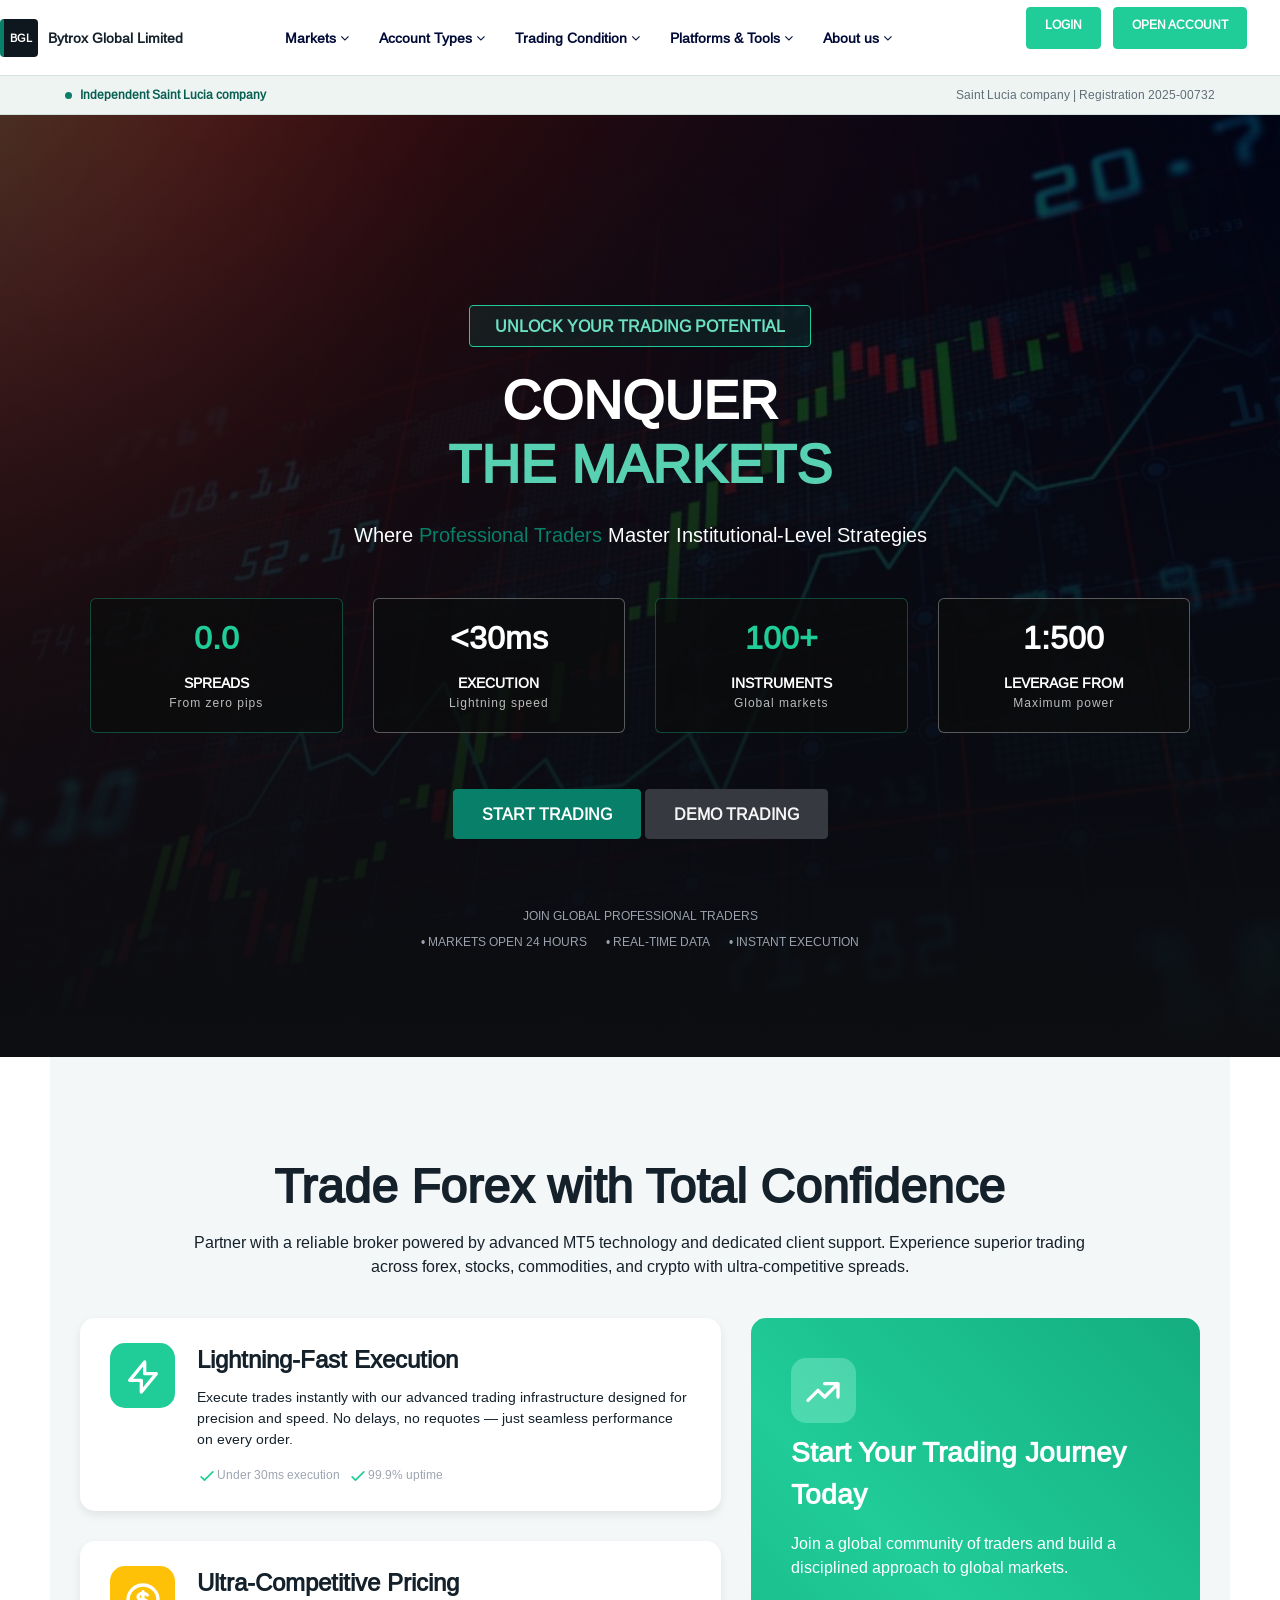
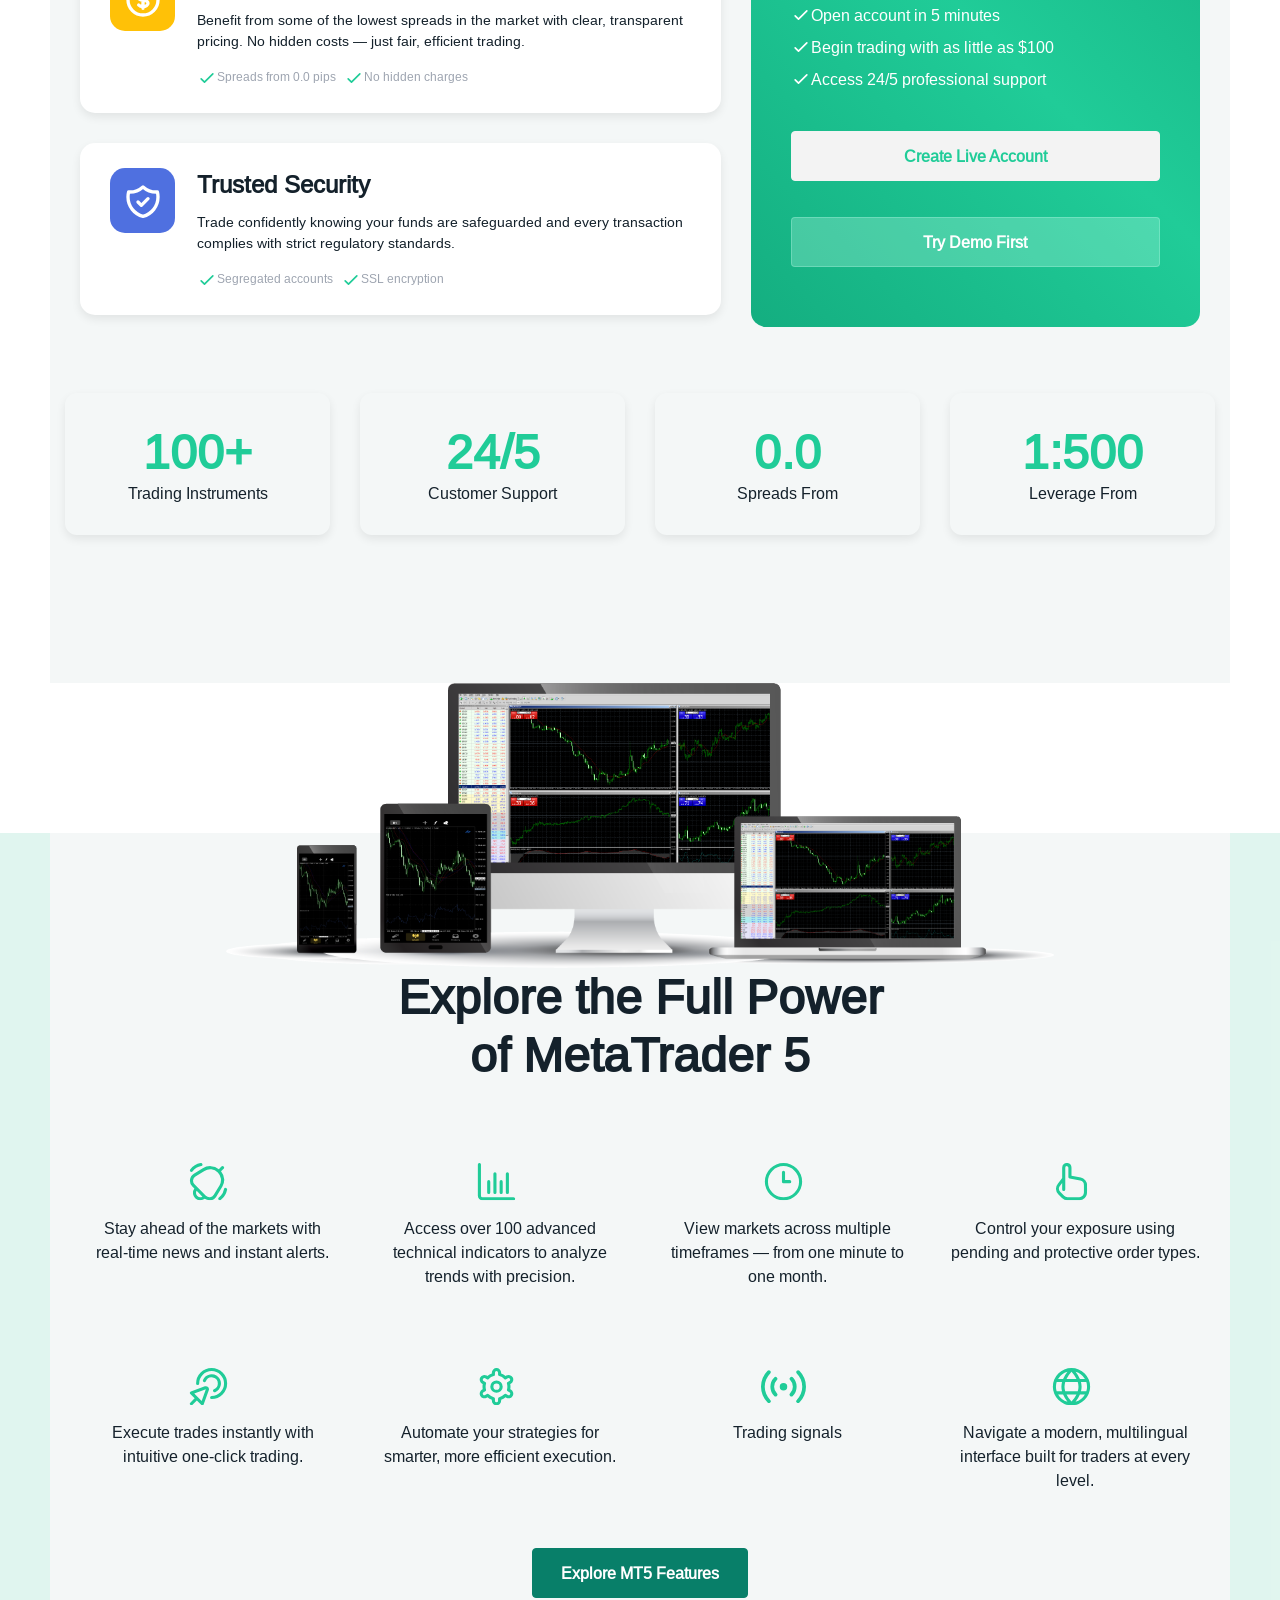
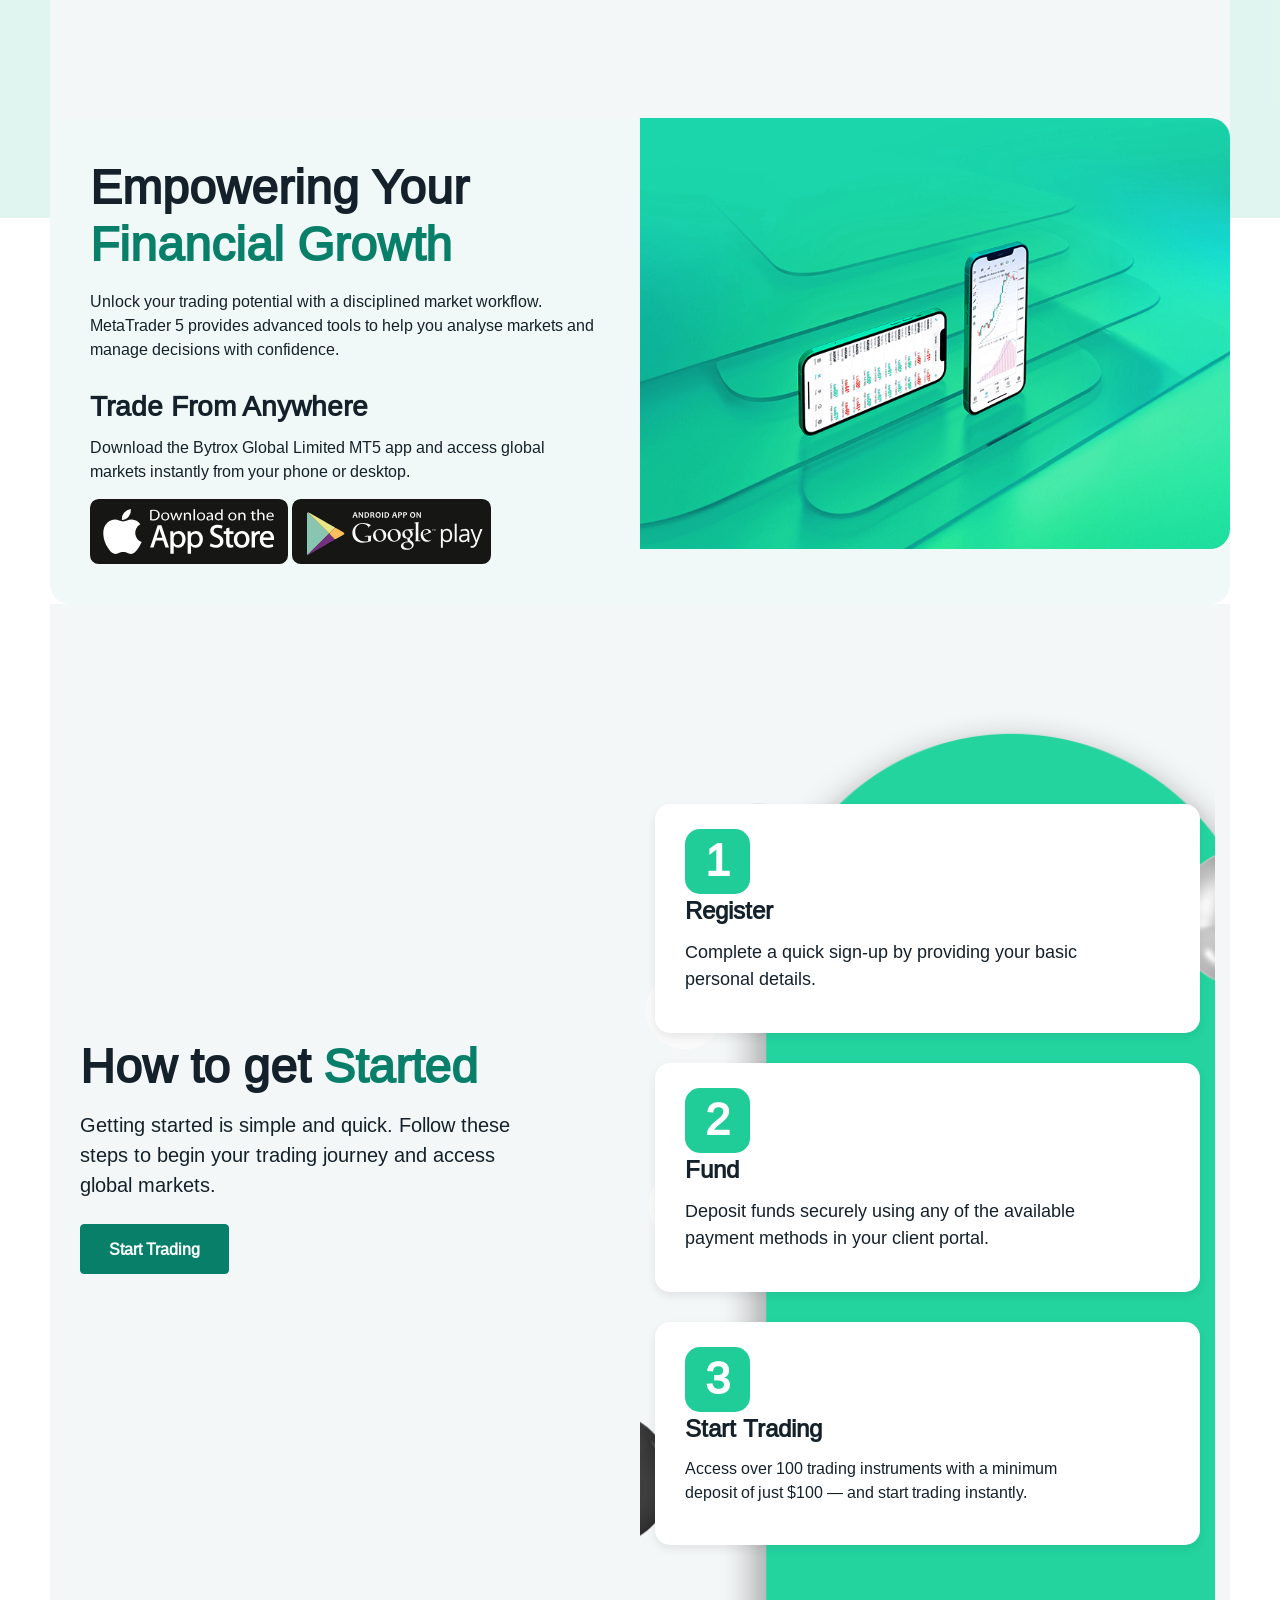
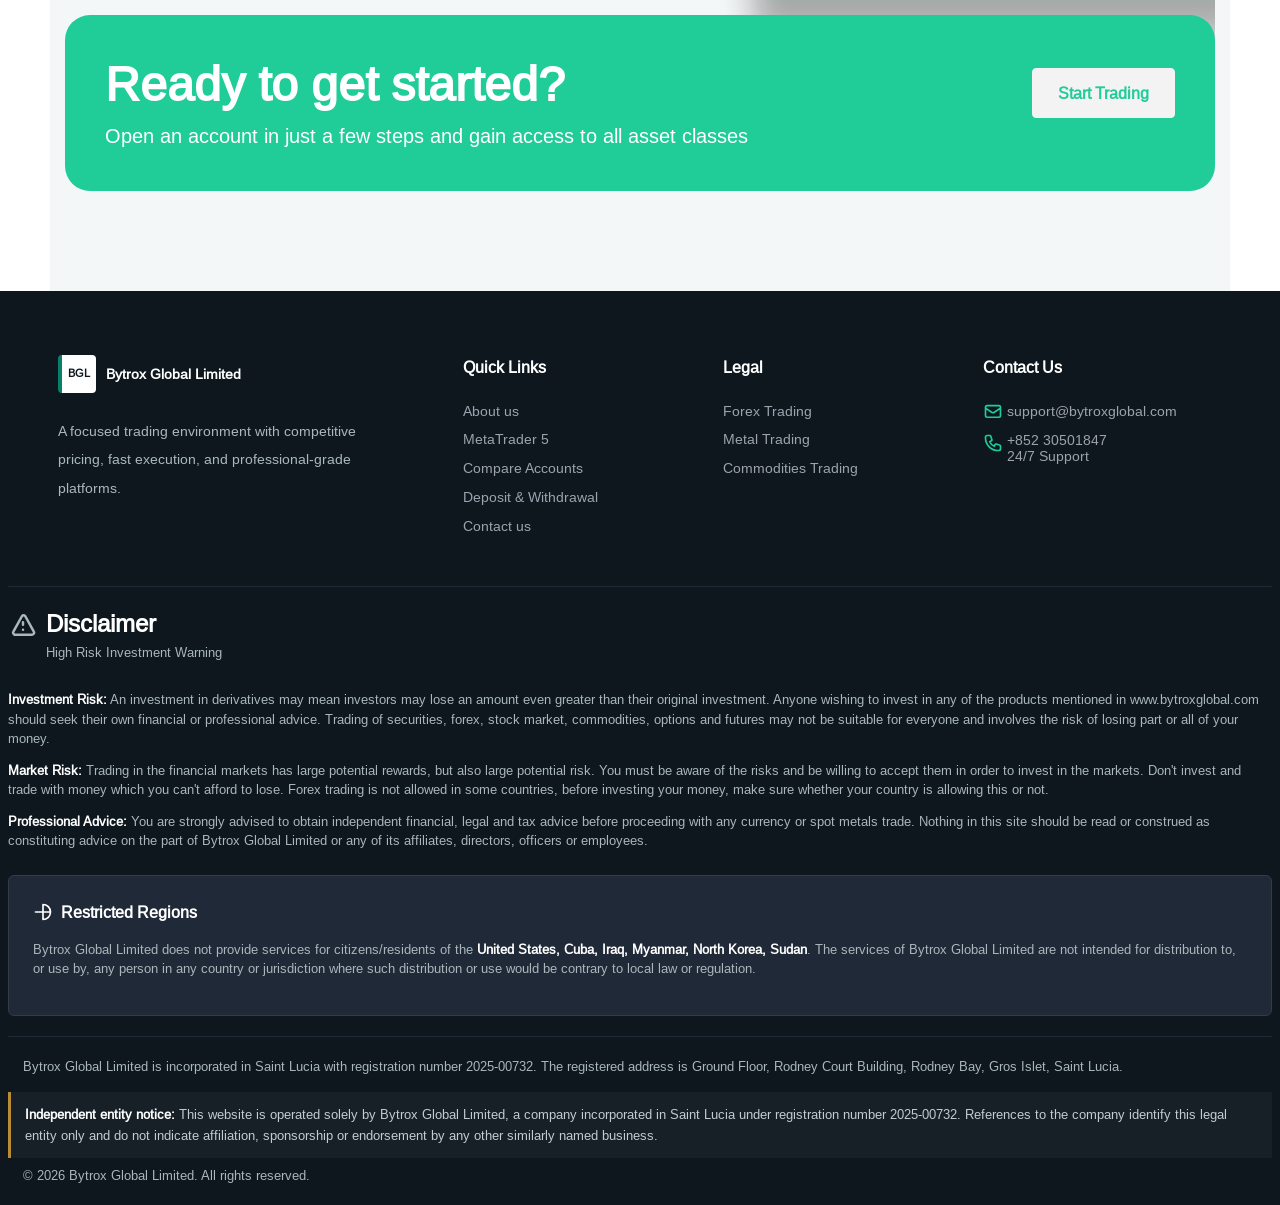
==== commit 932799cc: "Redesign site for distinct company identity" ====
--- a/index.html
+++ b/index.html
@@ -5,33 +5,49 @@
     <meta http-equiv="X-UA-Compatible" content="IE=edge">
     
 	<meta name="viewport" content="width=device-width, initial-scale=1.0">
-	<title>Bytrox Global | Forex, CFD & MetaTrader 5 Trading</title>
-	<meta name="description" content="Trade forex, indices, commodities and metals with Bytrox Global using MetaTrader 5, competitive pricing and fast execution.">
+	<title>Bytrox Global Limited | Forex, CFD & MetaTrader 5 Trading</title>
+	<meta name="description" content="Trade forex, indices, commodities and metals with Bytrox Global Limited using MetaTrader 5, competitive pricing and fast execution.">
 	<meta name="robots" content="index,follow,max-image-preview:large">
-	<meta name="theme-color" content="#20cc98">
+	<meta name="theme-color" content="#0d171d">
 	<link rel="canonical" href="https://www.bytroxglobal.com/">
 	<meta property="og:type" content="website">
-	<meta property="og:site_name" content="Bytrox Global">
-	<meta property="og:title" content="Bytrox Global | Forex, CFD & MetaTrader 5 Trading">
-	<meta property="og:description" content="Trade forex, indices, commodities and metals with Bytrox Global using MetaTrader 5, competitive pricing and fast execution.">
+	<meta property="og:site_name" content="Bytrox Global Limited">
+	<meta property="og:title" content="Bytrox Global Limited | Forex, CFD & MetaTrader 5 Trading">
+	<meta property="og:description" content="Trade forex, indices, commodities and metals with Bytrox Global Limited using MetaTrader 5, competitive pricing and fast execution.">
 	<meta property="og:url" content="https://www.bytroxglobal.com/">
 	<meta property="og:image" content="https://www.bytroxglobal.com/images/index/graph.jpg">
 	<meta name="twitter:card" content="summary_large_image">
-	<meta name="twitter:title" content="Bytrox Global | Forex, CFD & MetaTrader 5 Trading">
-	<meta name="twitter:description" content="Trade forex, indices, commodities and metals with Bytrox Global using MetaTrader 5, competitive pricing and fast execution.">
+	<meta name="twitter:title" content="Bytrox Global Limited | Forex, CFD & MetaTrader 5 Trading">
+	<meta name="twitter:description" content="Trade forex, indices, commodities and metals with Bytrox Global Limited using MetaTrader 5, competitive pricing and fast execution.">
 	<meta name="twitter:image" content="https://www.bytroxglobal.com/images/index/graph.jpg">
-	<link rel="icon" href="/images/favicon.ico" type="image/x-icon">
+	<link rel="icon" href="/images/favicon.svg" type="image/svg+xml">
+	<script type="application/ld+json">
+	{
+		"@context": "https://schema.org",
+		"@type": "Organization",
+		"name": "Bytrox Global Limited",
+		"legalName": "Bytrox Global Limited",
+		"url": "https://www.bytroxglobal.com/",
+		"description": "Independent financial services company providing access to global CFD markets.",
+		"address": {
+			"@type": "PostalAddress",
+			"streetAddress": "Ground Floor, Rodney Court Building, Rodney Bay",
+			"addressLocality": "Gros Islet",
+			"addressCountry": "LC"
+		}
+	}
+	</script>
     <link href="/css/bootstrap-reboot.min.css" rel="stylesheet"><!--重設所有 CSS -->
 	<link href="/css/bootstrap.min.css" rel="stylesheet"><!--Bootstrap 4 CSS -->
 	<link href="/css/font-awesome.css" rel="stylesheet">
 	<link rel="stylesheet" href="/css/swiper.min.css">
-	<link href="/css/style.css?t=1" rel="stylesheet">	
+	<link href="/css/style.css?t=2" rel="stylesheet">
 </head>
 <body>
 		<header class="container-fluid header header_bk light-theme" id="header">			
 			<div class="row justify-content-center align-items-center">					
 				<div class="logo_menu">
-				   <a href="index.html" class="logo"></a>
+				   <a href="index.html" class="logo brand-lockup" aria-label="Bytrox Global Limited home"><span class="brand-mark" aria-hidden="true">BGL</span><span class="brand-name">Bytrox Global Limited</span></a>
 				</div>
 				<div class="col p-0 menu d-none d-lg-block d-print-block">					 
 					 <ul class="nav animenu_nav ">								
@@ -85,7 +101,7 @@
 					</div>
 					
 				</div>
-				<div class="col pl-0 pr-2 d-lg-none d-sm-block d-print-block">
+				<div class="col pl-0 pr-2 d-lg-none d-block d-print-block">
 					 <ul class="flex-column text-right phone_menu">
 						<li class="nav-item dropdown text-right">
 						  <div class="navbar-toggler nav-link header_bar" data-toggle="collapse" data-target="#navbarToggleExternalContent" aria-controls="navbarToggleExternalContent" aria-expanded="false" aria-label="Toggle navigation">
@@ -96,7 +112,7 @@
 							<div class="dropdown-menu" style="display:block">								
 								
 								<div class="accordion" id="phone_menu">
-								  <a href="/" class="phone_logo"></a>
+								  <a href="/" class="phone_logo brand-lockup" aria-label="Bytrox Global Limited home"><span class="brand-mark" aria-hidden="true">BGL</span><span class="brand-name">Bytrox Global Limited</span></a>
 								  <div class="card">
 									<div class="card-header" id="menu_head_01">
 									  <h2 class="mb-0">
@@ -193,6 +209,7 @@
 				
 		</div>
 	</header>
+<div class="identity-strip" role="note" aria-label="Company identity"><div class="container"><span class="identity-status"><strong>Independent Saint Lucia company</strong></span><span class="identity-detail">Saint Lucia company | Registration 2025-00732</span></div></div>
 
 
 
@@ -361,7 +378,7 @@
 					</svg>
 					</div>
 					<h3 class="fwb mt-2 mb-3 ">Start Your Trading Journey Today</h3>
-					<h6>Join a global community of traders and unlock the full potential of Bytrox Global.</h6>
+					<h6>Join a global community of traders and build a disciplined approach to global markets.</h6>
 					<div class=" mt-4 mb-4">
 						<div class="d-flex mb-2  mr-2">
 							<svg width="20" fill="none" stroke="#fff" viewBox="0 0 24 24">
@@ -498,15 +515,15 @@
 			
 			<div class="col-sm-6 index_03_bg_cont">
 				<h2 class="fwb mb-3">Empowering Your<br><span class="c_blue">Financial Growth</span></h2>
-				<p>Unlock your trading potential with Bytrox Global — where innovation meets opportunity. Experience the power of MetaTrader 5, equipped with advanced tools to help you trade smarter and reach your financial goals with confidence.</p>
+				<p>Unlock your trading potential with a disciplined market workflow. MetaTrader 5 provides advanced tools to help you analyse markets and manage decisions with confidence.</p>
 				<h3 class="fwb mt-4 mb-2">Trade From Anywhere</h3>
-				<p>Download the Bytrox Global MT5 app and access global markets instantly from your phone or desktop.</p>
-				<a href="#" class="mt-3"><img src="images/index/appstore-dark.svg" alt="Download Bytrox Global on the App Store" loading="lazy"></a>
-				<a href="#" class="mt-3"><img src="images/index/googleplay-dark.svg" alt="Get Bytrox Global on Google Play" loading="lazy"></a>
+				<p>Download the Bytrox Global Limited MT5 app and access global markets instantly from your phone or desktop.</p>
+				<a href="#" class="mt-3"><img src="images/index/appstore-dark.svg" alt="Download Bytrox Global Limited on the App Store" loading="lazy"></a>
+				<a href="#" class="mt-3"><img src="images/index/googleplay-dark.svg" alt="Get Bytrox Global Limited on Google Play" loading="lazy"></a>
 				
 			</div>
 			<div class="col-sm-6 p-0 text-center">
-				<img src="images/index/trading.png" alt="Start trading with Bytrox Global" class="index_03_bg_img" loading="lazy">
+				<img src="images/index/trading.png" alt="Start trading with an independent financial services provider" class="index_03_bg_img" loading="lazy">
 				
 			</div>
 			
@@ -517,7 +534,7 @@
 		<div class="row m-0 align-items-center justify-content-between">
 			<div class="col-sm-5">
 				<h2 class="fwb mb-3">How to get <span class="c_blue">Started</span></h2>
-				<h5>Getting started with Bytrox Global is simple and quick. Just follow these easy steps to begin your trading journey and access a world of financial opportunities.</h5>
+				<h5>Getting started is simple and quick. Follow these steps to begin your trading journey and access global markets.</h5>
 				<div class="banner_btn mt-4 mb-5">
 					<a href="#" class="btn btn-primary"><strong>Start Trading</strong></a>
 				</div>
@@ -565,10 +582,10 @@
 			<div class="row footer">					
 				<div class="col-sm pl-0" style="max-width:360px;">					
 					<div >
-                        <img src="/images/header/logo.png" alt="Bytrox Global" width="120">
+                        <div class="footer-brand-lockup" aria-label="Bytrox Global Limited"><span class="brand-mark" aria-hidden="true">BGL</span><span class="brand-name">Bytrox Global Limited</span></div>
                     </div>					
 					
-					<div class="pt-4" style="max-width:320px;">Your trusted forex broker with competitive spreads, fast execution, and world-class trading platforms. Trade with power, trade with Bytrox Global.</div>
+					<div class="pt-4" style="max-width:320px;">A focused trading environment with competitive pricing, fast execution, and professional-grade platforms.</div>
 				</div>
 				<div class="col-sm  d-none d-lg-block d-md-block d-print-block">
 					<div class="row justify-content-around">
@@ -654,6 +671,7 @@
 					<hr>
 				</div>
 				<p class="col-sm-12 mb-2">Bytrox Global Limited is incorporated in Saint Lucia with registration number 2025-00732. The registered address is Ground Floor, Rodney Court Building, Rodney Bay, Gros Islet, Saint Lucia.</p>
+				<p class="col-sm-12 mb-2 independent-disclosure" data-nosnippet><strong>Independent entity notice:</strong> This website is operated solely by Bytrox Global Limited, a company incorporated in Saint Lucia under registration number 2025-00732. References to the company identify this legal entity only and do not indicate affiliation, sponsorship or endorsement by any other similarly named business.</p>
 				<p class="col-sm-12 pb-2">&copy; 2026 Bytrox Global Limited. All rights reserved.</p>
 				
 				
--- a/css/style.css
+++ b/css/style.css
@@ -482,3 +482,295 @@
 @media (min-width: 1650px){
 	.container {    max-width: 1400px!important;}
 	}
+
+/* 2026 independent-entity identity system */
+:root {
+	--bgl-ink: #14212b;
+	--bgl-muted: #5e6b75;
+	--bgl-line: #d9e1e3;
+	--bgl-surface: #f4f7f7;
+	--bgl-deep: #0d171d;
+	--bgl-teal: #087f69;
+	--bgl-teal-dark: #075f51;
+	--bgl-gold: #b88b35;
+}
+
+html { scroll-behavior: smooth; }
+body {
+	background: #fff;
+	color: var(--bgl-ink) !important;
+	font-family: "Arimo", "Helvetica Neue", Arial, sans-serif;
+	letter-spacing: 0;
+}
+
+a { color: var(--bgl-teal); }
+a:hover { color: var(--bgl-teal-dark); opacity: 1; }
+a:focus-visible,
+button:focus-visible {
+	outline: 3px solid rgba(184, 139, 53, 0.5);
+	outline-offset: 3px;
+}
+
+.header,
+.header.mini {
+	height: 76px;
+	line-height: 1;
+	background: rgba(255, 255, 255, 0.98);
+	border-bottom: 1px solid var(--bgl-line);
+	box-shadow: none;
+}
+.header > .row { min-height: 76px; }
+.logo_menu {
+	min-width: 260px;
+	margin-right: 2%;
+}
+.logo.brand-lockup,
+.header.mini .logo.brand-lockup,
+.phone_logo.brand-lockup,
+.footer-brand-lockup {
+	display: inline-flex;
+	align-items: center;
+	gap: 10px;
+	width: auto;
+	height: auto;
+	margin: 0;
+	background: none;
+	background-image: none;
+	text-align: left;
+}
+.brand-mark {
+	display: inline-flex;
+	align-items: center;
+	justify-content: center;
+	width: 38px;
+	height: 38px;
+	flex: 0 0 38px;
+	border-radius: 4px;
+	background: var(--bgl-deep);
+	border-left: 4px solid var(--bgl-teal);
+	color: #fff;
+	font-size: 11px;
+	font-weight: 700;
+	line-height: 1;
+}
+.brand-name {
+	max-width: 190px;
+	color: var(--bgl-ink);
+	font-size: 14px;
+	font-weight: 700;
+	line-height: 1.15;
+}
+.footer-brand-lockup .brand-mark { background: #fff; color: var(--bgl-deep); }
+.footer-brand-lockup .brand-name { color: #fff; }
+
+.identity-strip {
+	position: relative;
+	z-index: 20;
+	margin-top: 76px;
+	min-height: 38px;
+	background: #edf4f2;
+	border-bottom: 1px solid #d1e0dc;
+	color: #34464d;
+}
+.identity-strip .container {
+	display: flex;
+	align-items: center;
+	justify-content: space-between;
+	gap: 18px;
+	min-height: 38px;
+	font-size: 12px;
+}
+.identity-strip strong { color: var(--bgl-teal-dark); font-weight: 700; }
+.identity-strip .identity-detail { color: var(--bgl-muted); }
+.identity-strip .identity-status::before {
+	display: inline-block;
+	width: 7px;
+	height: 7px;
+	margin-right: 8px;
+	border-radius: 50%;
+	background: var(--bgl-teal);
+	content: "";
+}
+
+.menu ul li { height: 72px; }
+.menu ul li span {
+	color: #43515b;
+	font-size: 14px;
+	font-weight: 600;
+}
+.animenu_nav_child {
+	border: 1px solid var(--bgl-line);
+	border-radius: 6px;
+	box-shadow: 0 14px 32px rgba(13, 23, 29, 0.1);
+}
+
+.btn,
+.btn-primary,
+.btn-primary2,
+.btn-primary4,
+.btn-light {
+	min-height: 42px;
+	border-radius: 4px;
+	letter-spacing: 0;
+}
+.btn-primary,
+.banner_01 .btn-primary,
+.banner_btn .btn-primary,
+.btn-primary4 {
+	background: var(--bgl-teal);
+	border-color: var(--bgl-teal);
+	color: #fff !important;
+}
+.btn-primary:hover,
+.btn-primary4:hover {
+	background: var(--bgl-teal-dark);
+	border-color: var(--bgl-teal-dark);
+}
+.banner_01 .btn-primary,
+.banner_btn .btn-primary,
+.banner_01 .btn-primary2,
+.banner_btn .btn-primary2,
+.btn-primary4 {
+	border-radius: 4px;
+}
+
+.banner_01 {
+	min-height: 640px;
+	background-color: var(--bgl-deep);
+	background-size: cover;
+}
+.banner_01 .container::after { border-radius: 0; }
+.banner_01_cont h1 {
+	max-width: 820px;
+	margin: 22px auto;
+	font-size: 54px;
+	letter-spacing: 0;
+}
+.text-gradient {
+	background: none;
+	color: #58d1b3;
+	-webkit-text-fill-color: currentColor;
+}
+.text_h6 {
+	border-radius: 4px;
+	background: rgba(8, 127, 105, 0.16);
+	color: #6ce0c2;
+}
+.banenr_down_cont,
+.index_account_cont,
+.whytrade-cont,
+.contact_cont,
+.protocol_tips {
+	border-radius: 6px;
+}
+
+.market_header,
+.maket_header,
+.maket_header_01 { background-color: var(--bgl-surface); }
+.market_header h1,
+.maket_header h1,
+.maket_header_01 h1 { color: var(--bgl-ink); }
+.c_blue,
+.text-success { color: var(--bgl-teal) !important; }
+
+footer { background: var(--bgl-deep); }
+.footer {
+	padding-top: 64px;
+	background: var(--bgl-deep);
+	color: #aab7bd;
+}
+.footer2 { color: #aab7bd; }
+.footer2 .border { border-radius: 6px; }
+.independent-disclosure {
+	margin-top: 8px;
+	padding: 12px 14px;
+	border-left: 3px solid var(--bgl-gold);
+	background: rgba(255, 255, 255, 0.04);
+	color: #c3cdd1;
+	line-height: 1.6;
+}
+.independent-disclosure strong { color: #fff; }
+
+@media (max-width: 1199px) {
+	.logo_menu { min-width: 220px; margin-right: 1%; }
+	.brand-name { max-width: 155px; font-size: 12px; }
+}
+
+@media (max-width: 991px) {
+	.header,
+	.header.mini { height: 68px; }
+	.header > .row { min-height: 68px; }
+	.identity-strip { margin-top: 68px; }
+	.logo_menu { min-width: 235px; margin-left: 12px; }
+	.phone_menu .dropdown .nav-link,
+	.mini .phone_menu .dropdown .nav-link { height: 68px; line-height: 68px; }
+	.phone_menu .phone_top {
+		display: inline-flex;
+		align-items: center;
+		justify-content: center;
+		width: 44px;
+		min-width: 44px;
+		height: 42px;
+		padding: 0 !important;
+		overflow: hidden;
+		border-radius: 4px !important;
+	}
+	.phone_menu .phone_top strong { display: none; }
+	.phone_menu .phone_top::after {
+		content: "\f234";
+		font-family: "FontAwesome";
+		font-size: 16px;
+	}
+	.phone_logo.brand-lockup {
+		margin: 12px 15px 18px;
+		padding: 0;
+	}
+	.phone_logo.brand-lockup .brand-name { color: #fff; }
+	.banner_01 { min-height: 560px; }
+	.banner_01_cont h1 { font-size: 42px; }
+}
+
+@media (max-width: 575px) {
+	html,
+	body { overflow-x: hidden; }
+	.header > .row { flex-wrap: nowrap; }
+	.logo_menu { min-width: 58px; }
+	.logo_menu .brand-name { display: none; }
+	.header .d-lg-none {
+		display: block !important;
+		flex: 1 1 auto;
+		min-width: 0;
+	}
+	.phone_menu {
+		display: flex;
+		flex-direction: row !important;
+		align-items: center;
+		justify-content: flex-end;
+		gap: 8px;
+		margin: 0;
+	}
+	.phone_menu > li { display: block; }
+	.phone_menu .header_bar {
+		display: flex;
+		align-items: center;
+		justify-content: center;
+		width: 44px;
+		padding: 0 10px;
+	}
+	.identity-strip .container {
+		align-items: flex-start;
+		flex-direction: column;
+		gap: 2px;
+		padding-top: 8px;
+		padding-bottom: 8px;
+	}
+	.banner_01_cont h1 { font-size: 34px; }
+	.brand-name { max-width: 190px; }
+	.mt5_img {
+		left: 0;
+		min-width: 0;
+		width: 100%;
+		max-width: 100%;
+	}
+	.banner_01_cont { padding-top: 32px; padding-bottom: 32px; }
+}
